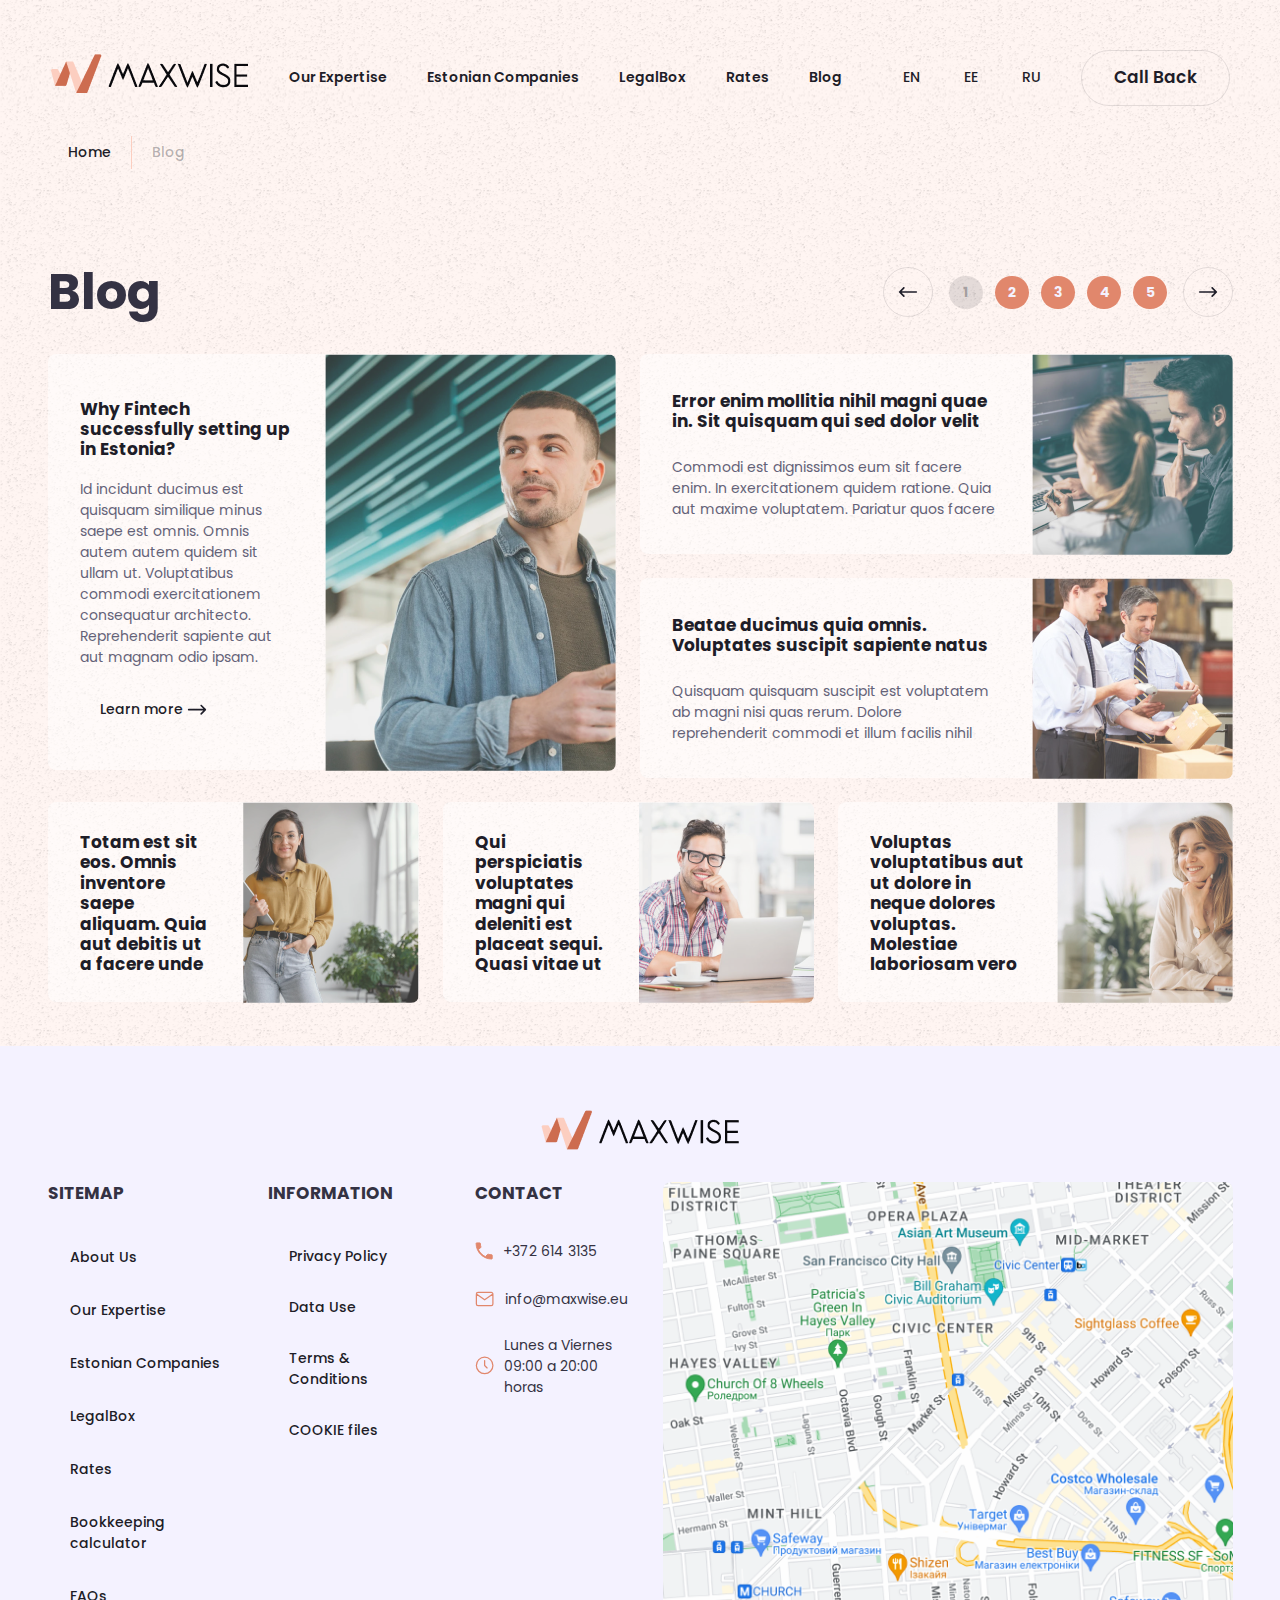
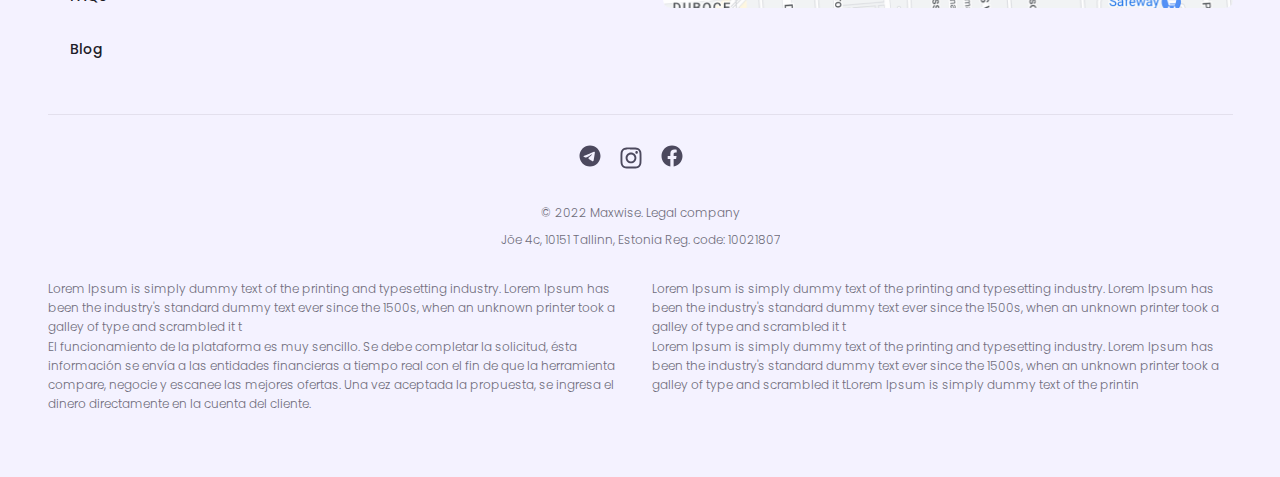
==== blog.html @ 9c91cdcc "sss" ====
<!DOCTYPE html>
<html lang="en">
<head>
    <meta charset="UTF-8">
    <meta http-equiv="X-UA-Compatible" content="IE=edge">
    <meta name="viewport" content="width=device-width, initial-scale=1.0">
    <link href="https://fonts.googleapis.com/css2?family=Poppins:wght@300;400;500;700;800&display=swap" rel="stylesheet">
    <link rel="stylesheet" href="style/slick.css">
    <link rel="stylesheet" href="style/reset.css">
    <link rel="stylesheet" href="style/style.css">
    <title>Maxwise</title>
</head>
<body>
    <header class="headerBlog">
        <div class="wrapper">
            <a href="#" class="logoHeader">
                <img src="img/logoBlog.png" alt="Maxwise">
            </a>
            <ul>
                <li>
                    <a href="#">Our Expertise</a>
                </li>
                <li>
                    <a href="#">Estonian Companies</a>
                </li>
                <li>
                    <a href="#">LegalBox</a>
                </li>
                <li>
                    <a href="#">Rates</a>
                </li>
                <li>
                    <a href="#">Blog</a>
                </li>
            </ul>
            <div class="toggle">
                <button>EN</button>
                <button>EE</button>
                <button>RU</button>
            </div>
            <a href="#" class="headerCall">
                Call Back
            </a>
            <div class="burger">
                <img src="img/burger.svg" alt="">
            </div>
        </div>
    </header>
    <!--Header-->

    <nav class="navbar">
        <div class="navbarWrapper">
        <div class="navTop">
                <a href="#">
                    <img src="img/logoBurger.png" alt="">
                </a>
                <a href="#" class="burger-open" onclick="myClose()">
                    <img src="img/close.png" alt="">
                </a>
        </div>
        <div class="navbarToggle">
                <button>EN</button>
                <button>EE</button>
                <button>RU</button>
        </div>
        <ul class="navbarNav">
                <li>
                    <a href="#">Our Expertise</a>
                    <img src="img/btnArrow.svg" alt="">
                </li>
                <li>
                    <a href="#">Estonian Companies</a>
                    <img src="img/btnArrow.svg" alt="">
                </li>
                <li>
                    <a href="#">LegalBox</a>
                    <img src="img/btnArrow.svg" alt="">
                </li>
                <li>
                    <a href="#">Rates</a>
                    <img src="img/btnArrow.svg" alt="">
                </li>
                <li>
                    <a href="#">Blog</a>
                    <img src="img/btnArrow.svg" alt="">
                </li>
        </ul>
        <button class="CallBack">Call Back</button>
        <div class="navbarNavFlex">
                <ul class="navbarNavFlexLeft">
                    <p>SITEMAP</p>
                    <li>
                        <a href="#">About Us</a>
                    </li>
                    <li>
                        <a href="#">Our Expertise</a>
                    </li>
                    <li>
                        <a href="#">Estonian
                            Companies</a>
                    </li>
                    <li>
                        <a href="#">LegalBox</a>
                    </li>
                    <li>
                        <a href="#">Rates</a>
                    </li>
                    <li>
                        <a href="#">Bookkeeping
                            calculator</a>
                    </li>
                    <li>
                        <a href="#">FAQs</a>
                    </li>
                    <li>
                        <a href="#">Blog</a>
                    </li>
                </ul>
                <ul class="navbarNavFlexRight">
                    <p>INFORMATION</p>
                    <li>
                        <a href="#">Privacy Policy</a>
                    </li>
                    <li>
                        <a href="#">Data Use</a>
                    </li>
                    <li>
                        <a href="#">Terms & 
                            Conditions</a>
                    </li>
                    <li>
                        <a href="#">COOKIE files</a>
                    </li>
                </ul>
        </div>
        <div class="footerContact">
            <h3>Contact</h3>
            <ul>
                <li class="footerContactPhone">
                    <a href="tel:+3726143135">+372 614 3135</a>
                </li>
                <li class="footerContactMail">
                    <a href="mail:info@maxwise.eu">info@maxwise.eu</a>
                </li>
                <li class="footerContactDate">
                    Lunes a Viernes <br>
                    09:00 a 20:00 horas
                </li>
            </ul>
        </div>
        <div class="footerBottomSocial">
                <ul>
                    <li>
                        <a href="#">
                            <svg width="22" height="22" viewBox="0 0 22 22" fill="none" xmlns="http://www.w3.org/2000/svg">
                                <path d="M21.5 10.9834C21.5 16.7824 16.799 21.4834 11 21.4834C5.20101 21.4834 0.5 16.7824 0.5 10.9834C0.5 5.18441 5.20101 0.483398 11 0.483398C16.799 0.483398 21.5 5.18441 21.5 10.9834ZM11.3763 8.23501C10.355 8.65979 8.31392 9.53899 5.25296 10.8726C4.75591 11.0703 4.49553 11.2636 4.47183 11.4527C4.43177 11.7722 4.83193 11.8981 5.37684 12.0694C5.45096 12.0927 5.52776 12.1169 5.6065 12.1425C6.14261 12.3167 6.86378 12.5206 7.23868 12.5287C7.57875 12.5361 7.95831 12.3959 8.37736 12.1081C11.2373 10.1776 12.7136 9.20178 12.8063 9.18074C12.8717 9.1659 12.9623 9.14724 13.0237 9.20181C13.0851 9.25638 13.0791 9.35972 13.0726 9.38745C13.0329 9.55644 11.4622 11.0168 10.6493 11.7725C10.3959 12.0081 10.2161 12.1752 10.1794 12.2134C10.0971 12.2989 10.0132 12.3797 9.93254 12.4575C9.43447 12.9376 9.06098 13.2977 9.95321 13.8856C10.382 14.1682 10.7251 14.4018 11.0674 14.6349C11.4412 14.8895 11.8141 15.1434 12.2965 15.4596C12.4194 15.5402 12.5367 15.6239 12.6511 15.7054C13.0861 16.0155 13.477 16.2942 13.9598 16.2497C14.2404 16.2239 14.5302 15.9601 14.6774 15.1732C15.0252 13.3137 15.709 9.28459 15.867 7.6243C15.8808 7.47884 15.8634 7.29267 15.8494 7.21095C15.8354 7.12923 15.8062 7.0128 15.7 6.9266C15.5742 6.82452 15.38 6.803 15.2931 6.80453C14.8982 6.81148 14.2923 7.02217 11.3763 8.23501Z" fill="#4C495E"/>
                            </svg>    
                        </a>
                    </li>
                    <li>
                        <a href="#">
                            <svg width="24" height="25" viewBox="0 0 24 25" fill="none" xmlns="http://www.w3.org/2000/svg">
                                <path d="M12.001 2.4834C9.14933 2.4834 8.79145 2.49587 7.67144 2.54684C6.55362 2.59802 5.79061 2.775 5.12298 3.03465C4.43237 3.30284 3.84656 3.6616 3.26292 4.24545C2.67886 4.82908 2.3201 5.4149 2.05104 6.10528C1.79072 6.77313 1.61353 7.53636 1.56322 8.65374C1.51313 9.77376 1.5 10.1319 1.5 12.9835C1.5 15.8352 1.51269 16.1919 1.56344 17.312C1.61485 18.4298 1.79182 19.1928 2.05126 19.8604C2.31966 20.551 2.67842 21.1368 3.26227 21.7205C3.84568 22.3045 4.4315 22.6642 5.12166 22.9324C5.78973 23.192 6.55296 23.369 7.67056 23.4202C8.79058 23.4711 9.14824 23.4836 11.9997 23.4836C14.8515 23.4836 15.2083 23.4711 16.3283 23.4202C17.4462 23.369 18.21 23.192 18.8781 22.9324C19.5685 22.6642 20.1534 22.3045 20.7369 21.7205C21.3209 21.1368 21.6797 20.551 21.9487 19.8606C22.2069 19.1928 22.3841 18.4296 22.4366 17.3122C22.4869 16.1922 22.5 15.8352 22.5 12.9835C22.5 10.1319 22.4869 9.77397 22.4366 8.65396C22.3841 7.53614 22.2069 6.77313 21.9487 6.1055C21.6797 5.4149 21.3209 4.82908 20.7369 4.24545C20.1528 3.66138 19.5687 3.30263 18.8775 3.03465C18.2081 2.775 17.4446 2.59802 16.3268 2.54684C15.2068 2.49587 14.8502 2.4834 11.9977 2.4834H12.001ZM11.059 4.37561C11.3386 4.37517 11.6505 4.37561 12.001 4.37561C14.8045 4.37561 15.1368 4.38567 16.2439 4.43598C17.2677 4.48279 17.8233 4.65386 18.1934 4.79758C18.6834 4.98789 19.0328 5.2154 19.4001 5.5829C19.7676 5.9504 19.9951 6.30041 20.1858 6.79041C20.3295 7.1601 20.5008 7.71573 20.5474 8.73949C20.5977 9.84638 20.6087 10.1789 20.6087 12.9811C20.6087 15.7833 20.5977 16.1158 20.5474 17.2227C20.5006 18.2465 20.3295 18.8021 20.1858 19.1718C19.9955 19.6618 19.7676 20.0107 19.4001 20.378C19.0326 20.7455 18.6836 20.973 18.1934 21.1633C17.8237 21.3077 17.2677 21.4783 16.2439 21.5251C15.137 21.5754 14.8045 21.5864 12.001 21.5864C9.19724 21.5864 8.86495 21.5754 7.75807 21.5251C6.73431 21.4779 6.17867 21.3068 5.80833 21.1631C5.31832 20.9728 4.96832 20.7453 4.60081 20.3778C4.23331 20.0103 4.00581 19.6611 3.81506 19.1709C3.67134 18.8012 3.50005 18.2456 3.45346 17.2218C3.40314 16.1149 3.39308 15.7824 3.39308 12.9785C3.39308 10.1745 3.40314 9.84376 3.45346 8.73687C3.50027 7.71311 3.67134 7.15748 3.81506 6.78735C4.00537 6.29734 4.23331 5.94734 4.60081 5.57984C4.96832 5.21233 5.31832 4.98483 5.80833 4.79408C6.17845 4.6497 6.73431 4.47908 7.75807 4.43204C8.7267 4.38829 9.10208 4.37517 11.059 4.37298V4.37561ZM17.6059 6.11906C16.9102 6.11906 16.3458 6.68279 16.3458 7.37864C16.3458 8.07427 16.9102 8.63865 17.6059 8.63865C18.3015 8.63865 18.8659 8.07427 18.8659 7.37864C18.8659 6.683 18.3015 6.11906 17.6059 6.11906ZM12.001 7.59126C9.02311 7.59126 6.60874 10.0056 6.60874 12.9835C6.60874 15.9614 9.02311 18.3747 12.001 18.3747C14.9789 18.3747 17.3924 15.9614 17.3924 12.9835C17.3924 10.0056 14.9789 7.59126 12.001 7.59126ZM12.001 9.48347C13.9339 9.48347 15.501 11.0504 15.501 12.9835C15.501 14.9164 13.9339 16.4835 12.001 16.4835C10.0679 16.4835 8.50095 14.9164 8.50095 12.9835C8.50095 11.0504 10.0679 9.48347 12.001 9.48347Z" fill="#4C495E"/>
                            </svg>    
                        </a>
                    </li>
                    <li>
                        <a href="#">
                            <svg width="22" height="22" viewBox="0 0 22 22" fill="none" xmlns="http://www.w3.org/2000/svg">
                                <path d="M21.5004 11.0476C21.5004 5.21313 16.7993 0.483398 11.0002 0.483398C5.2011 0.483398 0.5 5.21313 0.5 11.0476C0.5 16.3204 4.33977 20.6909 9.35955 21.4834V14.1013H6.69348V11.0476H9.35955V8.72015C9.35955 6.0725 10.9272 4.61003 13.3256 4.61003C14.4744 4.61003 15.6761 4.81636 15.6761 4.81636V7.41613H14.352C13.0476 7.41613 12.6409 8.23046 12.6409 9.0659V11.0476H15.553L15.0875 14.1013H12.6409V21.4834C17.6606 20.6909 21.5004 16.3204 21.5004 11.0476Z" fill="#4C495E"/>
                            </svg>    
                        </a>
                    </li>
                </ul>
        </div>
        </div>
    </nav>
    <!--Navigation-->

    <div class="blogTopPage">
        <div class="wrapper">
            <button class="blogTopHome">Home</button>
            <button class="blogTopPageBtn">Blog</button>
        </div>
    </div>
    <!--Navigation-->

    <div class="blogContent">
        <div class="wrapper">
            <div class="blogContentTop">
                <h2>Blog</h2>
                <div class="pagination">
                    <div class="paginationPrev">
                        <svg width="20" height="10" viewBox="0 0 20 10" fill="none" xmlns="http://www.w3.org/2000/svg">
                            <path d="M6.42292 1.42259C6.74835 1.09715 6.74835 0.569513 6.42292 0.244077C6.09748 -0.0813601 5.56984 -0.0813601 5.2444 0.244076L1.07774 4.41074C0.752301 4.73618 0.752301 5.26382 1.07774 5.58925L5.2444 9.75592C5.56984 10.0814 6.09748 10.0814 6.42291 9.75592C6.74835 9.43048 6.74835 8.90285 6.42291 8.57741L3.67884 5.83333L18.3337 5.83333C18.7939 5.83333 19.167 5.46024 19.167 5C19.167 4.53976 18.7939 4.16667 18.3337 4.16667L3.67884 4.16666L6.42292 1.42259Z" fill="#1E1D28"/>
                        </svg>    
                    </div>
                    <div class="paginationNumber">
                        <button class="activePagination">1</button>
                        <button>2</button>
                        <button>3</button>
                        <button>4</button>
                        <button>5</button>
                    </div>
                    <div class="paginationNext">
                        <svg width="20" height="10" viewBox="0 0 20 10" fill="none" xmlns="http://www.w3.org/2000/svg">
                            <path d="M13.5771 8.57741C13.2516 8.90285 13.2516 9.43049 13.5771 9.75592C13.9025 10.0814 14.4302 10.0814 14.7556 9.75592L18.9223 5.58926C19.2477 5.26382 19.2477 4.73618 18.9223 4.41075L14.7556 0.244078C14.4302 -0.0813593 13.9025 -0.0813593 13.5771 0.244078C13.2516 0.569515 13.2516 1.09715 13.5771 1.42259L16.3212 4.16667H1.66634C1.2061 4.16667 0.833008 4.53976 0.833008 5C0.833008 5.46024 1.2061 5.83333 1.66634 5.83333H16.3212L13.5771 8.57741Z" fill="#1E1D28"/>
                        </svg>  
                    </div>
                </div>
            </div>
            <div class="blogContentParent">
                <div class="div1">
                    <div class="blogSection">
                        <h3>Why Fintech successfully setting up in Estonia?</h3>
                        <p>Id incidunt ducimus est quisquam similique minus saepe est omnis. Omnis autem autem quidem sit ullam ut. Voluptatibus commodi exercitationem consequatur architecto. Reprehenderit sapiente aut aut magnam odio ipsam. Eaque ipsam tempora rerum quam impedit porro tempora aspernatur et. Non minus distinctio iusto corporis quam eligendi facere.</p>
                        <button>Learn more
                            <img src="img/btnArrow.svg" alt="">
                        </button>
                    </div>
                    <div class="blogSectionImg">
                        <img src="img/blogPage1.png" alt="">
                    </div>
                </div>
                <div class="div2">
                    <div class="blogSection">
                        <h3>Totam est sit eos. Omnis inventore saepe aliquam. Quia aut debitis ut a facere unde ut.</h3>
                    </div>
                    <div class="blogSectionImg">
                        <img src="img/blogPage4.png" alt="">
                    </div>
                </div>
                <div class="div3">
                    <div class="blogSection">
                        <h3>Qui perspiciatis voluptates magni qui deleniti est placeat sequi. Quasi vitae ut voluptas laborum et consequatur quod. Vel nemo dignissimos ea praesentium.</h3>
                    </div>
                    <div class="blogSectionImg">
                        <img src="img/blogPage5.png" alt="">
                    </div>
                </div>
                <div class="div4"> 
                    <div class="blogSection">
                        <h3>Voluptas voluptatibus aut ut dolore in neque dolores voluptas. Molestiae laboriosam vero ex molestiae saepe. Voluptatem eos quam aliquid. Doloribus voluptate dolorum voluptatibus qui voluptatem eius est sequi hic. Praesentium sit velit non rerum ut in. Occaecati voluptate id unde non omnis qui aperiam.</h3>
                    </div>
                    <div class="blogSectionImg">
                        <img src="img/blogPage6.png" alt="">
                    </div>
                </div>
                <div class="div5">
                    <div class="blogSection">
                        <h3>Error enim mollitia nihil magni quae in. Sit quisquam qui sed dolor velit blanditiis quasi et. Vel eveniet odit corporis necessitatibus adipisci libero voluptatem. Amet earum minima. Ratione autem est excepturi eum soluta corrupti cumque aperiam. Aut enim molestias iure cupiditate doloribus.</h3>
                        <p>Commodi est dignissimos eum sit facere enim. In exercitationem quidem ratione. Quia aut maxime voluptatem. Pariatur quos facere perferendis aut assumenda eos dolor odit.</p>
                        <button>Learn more
                            <img src="img/btnArrow.svg" alt="">
                        </button>
                    </div>
                    <div class="blogSectionImg">
                        <img src="img/blogPage2.png" alt="">
                    </div>
                </div>
                <div class="div6">
                    <div class="blogSection">
                        <h3>Beatae ducimus quia omnis. Voluptates suscipit sapiente natus dicta expedita qui. Asperiores necessitatibus nostrum beatae vel eos in. Numquam sed cupiditate enim rerum. Facere praesentium dolor dolore assumenda nihil.</h3>
                        <p>Quisquam quisquam suscipit est voluptatem ab magni nisi quas rerum. Dolore reprehenderit commodi et illum facilis nihil quo expedita. Et id debitis. Non maxime eos. Nobis error officiis soluta. Ratione aut enim mollitia dolores itaque exercitationem.</p>
                    </div>
                    <div class="blogSectionImg">
                        <img src="img/blogPage3.png" alt="">
                    </div>
                </div>
            </div>
        </div>
    </div>
    <!--blog Content-->

    <footer class="footer">
        <div class="wrapper">
            <div class="footerLogo">
                <a href="#">
                    <img src="img/logo.png" alt="Maxwise">
                </a>
            </div>
            <div class="footerTop">
                <div class="footerSitemap">
                    <h3>Sitemap</h3>
                    <ul>
                        <li>
                            <a href="#">About Us</a>
                        </li>
                        <li>
                            <a href="#">Our Expertise</a>
                        </li>
                        <li>
                            <a href="#">Estonian Companies</a>
                        </li>
                        <li>
                            <a href="#">LegalBox</a>
                        </li>
                        <li>
                            <a href="#">Rates</a>
                        </li>
                        <li>
                            <a href="#">Bookkeeping calculator</a>
                        </li>
                        <li>
                            <a href="#">FAQs</a>
                        </li>
                        <li>
                            <a href="#">Blog</a>
                        </li>
                    </ul>
                </div>
                <div class="footerInformation">
                    <h3>Information</h3>
                    <ul>
                        <li>
                            <a href="#">Privacy Policy</a>
                        </li>
                        <li>
                            <a href="#">Data Use</a>
                        </li>
                        <li>
                            <a href="#">Terms & Conditions</a>
                        </li>
                        <li>
                            <a href="#">COOKIE files</a>
                        </li>
                    </ul>
                </div>
                <div class="footerContact">
                    <h3>Contact</h3>
                    <ul>
                        <li class="footerContactPhone">
                            <a href="tel:+3726143135">+372 614 3135</a>
                        </li>
                        <li class="footerContactMail">
                            <a href="mail:info@maxwise.eu">info@maxwise.eu</a>
                        </li>
                        <li class="footerContactDate">
                            Lunes a Viernes <br>
                            09:00 a 20:00 horas
                        </li>
                    </ul>
                </div>
                <div class="footerMap">
                    <img src="img/MapBox.png" alt="maps">
                </div>
            </div>
            <div class="footerBottom">
                <div class="footerBottomSocial">
                    <ul>
                        <li>
                            <a href="#">
                                <svg width="22" height="22" viewBox="0 0 22 22" fill="none" xmlns="http://www.w3.org/2000/svg">
                                    <path d="M21.5 10.9834C21.5 16.7824 16.799 21.4834 11 21.4834C5.20101 21.4834 0.5 16.7824 0.5 10.9834C0.5 5.18441 5.20101 0.483398 11 0.483398C16.799 0.483398 21.5 5.18441 21.5 10.9834ZM11.3763 8.23501C10.355 8.65979 8.31392 9.53899 5.25296 10.8726C4.75591 11.0703 4.49553 11.2636 4.47183 11.4527C4.43177 11.7722 4.83193 11.8981 5.37684 12.0694C5.45096 12.0927 5.52776 12.1169 5.6065 12.1425C6.14261 12.3167 6.86378 12.5206 7.23868 12.5287C7.57875 12.5361 7.95831 12.3959 8.37736 12.1081C11.2373 10.1776 12.7136 9.20178 12.8063 9.18074C12.8717 9.1659 12.9623 9.14724 13.0237 9.20181C13.0851 9.25638 13.0791 9.35972 13.0726 9.38745C13.0329 9.55644 11.4622 11.0168 10.6493 11.7725C10.3959 12.0081 10.2161 12.1752 10.1794 12.2134C10.0971 12.2989 10.0132 12.3797 9.93254 12.4575C9.43447 12.9376 9.06098 13.2977 9.95321 13.8856C10.382 14.1682 10.7251 14.4018 11.0674 14.6349C11.4412 14.8895 11.8141 15.1434 12.2965 15.4596C12.4194 15.5402 12.5367 15.6239 12.6511 15.7054C13.0861 16.0155 13.477 16.2942 13.9598 16.2497C14.2404 16.2239 14.5302 15.9601 14.6774 15.1732C15.0252 13.3137 15.709 9.28459 15.867 7.6243C15.8808 7.47884 15.8634 7.29267 15.8494 7.21095C15.8354 7.12923 15.8062 7.0128 15.7 6.9266C15.5742 6.82452 15.38 6.803 15.2931 6.80453C14.8982 6.81148 14.2923 7.02217 11.3763 8.23501Z" fill="#4C495E"/>
                                </svg>    
                            </a>
                        </li>
                        <li>
                            <a href="#">
                                <svg width="24" height="25" viewBox="0 0 24 25" fill="none" xmlns="http://www.w3.org/2000/svg">
                                    <path d="M12.001 2.4834C9.14933 2.4834 8.79145 2.49587 7.67144 2.54684C6.55362 2.59802 5.79061 2.775 5.12298 3.03465C4.43237 3.30284 3.84656 3.6616 3.26292 4.24545C2.67886 4.82908 2.3201 5.4149 2.05104 6.10528C1.79072 6.77313 1.61353 7.53636 1.56322 8.65374C1.51313 9.77376 1.5 10.1319 1.5 12.9835C1.5 15.8352 1.51269 16.1919 1.56344 17.312C1.61485 18.4298 1.79182 19.1928 2.05126 19.8604C2.31966 20.551 2.67842 21.1368 3.26227 21.7205C3.84568 22.3045 4.4315 22.6642 5.12166 22.9324C5.78973 23.192 6.55296 23.369 7.67056 23.4202C8.79058 23.4711 9.14824 23.4836 11.9997 23.4836C14.8515 23.4836 15.2083 23.4711 16.3283 23.4202C17.4462 23.369 18.21 23.192 18.8781 22.9324C19.5685 22.6642 20.1534 22.3045 20.7369 21.7205C21.3209 21.1368 21.6797 20.551 21.9487 19.8606C22.2069 19.1928 22.3841 18.4296 22.4366 17.3122C22.4869 16.1922 22.5 15.8352 22.5 12.9835C22.5 10.1319 22.4869 9.77397 22.4366 8.65396C22.3841 7.53614 22.2069 6.77313 21.9487 6.1055C21.6797 5.4149 21.3209 4.82908 20.7369 4.24545C20.1528 3.66138 19.5687 3.30263 18.8775 3.03465C18.2081 2.775 17.4446 2.59802 16.3268 2.54684C15.2068 2.49587 14.8502 2.4834 11.9977 2.4834H12.001ZM11.059 4.37561C11.3386 4.37517 11.6505 4.37561 12.001 4.37561C14.8045 4.37561 15.1368 4.38567 16.2439 4.43598C17.2677 4.48279 17.8233 4.65386 18.1934 4.79758C18.6834 4.98789 19.0328 5.2154 19.4001 5.5829C19.7676 5.9504 19.9951 6.30041 20.1858 6.79041C20.3295 7.1601 20.5008 7.71573 20.5474 8.73949C20.5977 9.84638 20.6087 10.1789 20.6087 12.9811C20.6087 15.7833 20.5977 16.1158 20.5474 17.2227C20.5006 18.2465 20.3295 18.8021 20.1858 19.1718C19.9955 19.6618 19.7676 20.0107 19.4001 20.378C19.0326 20.7455 18.6836 20.973 18.1934 21.1633C17.8237 21.3077 17.2677 21.4783 16.2439 21.5251C15.137 21.5754 14.8045 21.5864 12.001 21.5864C9.19724 21.5864 8.86495 21.5754 7.75807 21.5251C6.73431 21.4779 6.17867 21.3068 5.80833 21.1631C5.31832 20.9728 4.96832 20.7453 4.60081 20.3778C4.23331 20.0103 4.00581 19.6611 3.81506 19.1709C3.67134 18.8012 3.50005 18.2456 3.45346 17.2218C3.40314 16.1149 3.39308 15.7824 3.39308 12.9785C3.39308 10.1745 3.40314 9.84376 3.45346 8.73687C3.50027 7.71311 3.67134 7.15748 3.81506 6.78735C4.00537 6.29734 4.23331 5.94734 4.60081 5.57984C4.96832 5.21233 5.31832 4.98483 5.80833 4.79408C6.17845 4.6497 6.73431 4.47908 7.75807 4.43204C8.7267 4.38829 9.10208 4.37517 11.059 4.37298V4.37561ZM17.6059 6.11906C16.9102 6.11906 16.3458 6.68279 16.3458 7.37864C16.3458 8.07427 16.9102 8.63865 17.6059 8.63865C18.3015 8.63865 18.8659 8.07427 18.8659 7.37864C18.8659 6.683 18.3015 6.11906 17.6059 6.11906ZM12.001 7.59126C9.02311 7.59126 6.60874 10.0056 6.60874 12.9835C6.60874 15.9614 9.02311 18.3747 12.001 18.3747C14.9789 18.3747 17.3924 15.9614 17.3924 12.9835C17.3924 10.0056 14.9789 7.59126 12.001 7.59126ZM12.001 9.48347C13.9339 9.48347 15.501 11.0504 15.501 12.9835C15.501 14.9164 13.9339 16.4835 12.001 16.4835C10.0679 16.4835 8.50095 14.9164 8.50095 12.9835C8.50095 11.0504 10.0679 9.48347 12.001 9.48347Z" fill="#4C495E"/>
                                </svg>    
                            </a>
                        </li>
                        <li>
                            <a href="#">
                                <svg width="22" height="22" viewBox="0 0 22 22" fill="none" xmlns="http://www.w3.org/2000/svg">
                                    <path d="M21.5004 11.0476C21.5004 5.21313 16.7993 0.483398 11.0002 0.483398C5.2011 0.483398 0.5 5.21313 0.5 11.0476C0.5 16.3204 4.33977 20.6909 9.35955 21.4834V14.1013H6.69348V11.0476H9.35955V8.72015C9.35955 6.0725 10.9272 4.61003 13.3256 4.61003C14.4744 4.61003 15.6761 4.81636 15.6761 4.81636V7.41613H14.352C13.0476 7.41613 12.6409 8.23046 12.6409 9.0659V11.0476H15.553L15.0875 14.1013H12.6409V21.4834C17.6606 20.6909 21.5004 16.3204 21.5004 11.0476Z" fill="#4C495E"/>
                                </svg>    
                            </a>
                        </li>
                    </ul>
                </div>
                <div class="copitryte">
                    <p> ©  2022 Maxwise. Legal company</p>
                    <p>Jõe 4c, 10151 Tallinn, Estonia Reg. code: 10021807</p>
                </div>
                <div class="footerContainerText">
                    <div class="footerContainerTextLeft">
                        <p>Lorem Ipsum is simply dummy text of the printing and typesetting industry. Lorem Ipsum has been the industry's standard dummy text ever since the 1500s, when an unknown printer took a galley of type and scrambled it t</p>
                        <p>El funcionamiento de la plataforma es muy sencillo. Se debe completar la solicitud, ésta información se envía a las entidades financieras a tiempo real con el fin de que la herramienta compare, negocie y escanee las mejores ofertas. Una vez aceptada la propuesta, se ingresa el dinero directamente en la cuenta del cliente.</p> 
                    </div>
                    <div class="footerContainerTextRight">
                        <p>Lorem Ipsum is simply dummy text of the printing and typesetting industry. Lorem Ipsum has been the industry's standard dummy text ever since the 1500s, when an unknown printer took a galley of type and scrambled it t</p>
                        <p>Lorem Ipsum is simply dummy text of the printing and typesetting industry. Lorem Ipsum has been the industry's standard dummy text ever since the 1500s, when an unknown printer took a galley of type and scrambled it tLorem Ipsum is simply dummy text of the printin</p> 
                    </div>
                </div>
            </div>
        </div>
    </footer>
    <!--Footer-->
    <script src="https://code.jquery.com/jquery-3.6.1.min.js" integrity="sha256-o88AwQnZB+VDvE9tvIXrMQaPlFFSUTR+nldQm1LuPXQ=" crossorigin="anonymous"></script>
    <script src="script/burger.js"></script>
</body>
</html>
---- style/style.css ----
body {
    font-family: 'Poppins', sans-serif;
    max-width: 100%;
    overflow-x: hidden;
}
.body {
    overflow: hidden;
}
button {
    font-family: 'Poppins', sans-serif;
} 
.logoHeader {
    margin-top: -13px !important;
}
.fullpage {
   position: fixed;
   bottom: 10%;
   right: 5%;
   z-index: 50; 
   background: transparent;
}
.fullpage button {
    background: transparent;
    border: none;
}
.wrapper {
    max-width: 1185px;
    margin: 0 auto;
    display: flex;
    align-items: center;
    justify-content: space-between;
}
.showContainer button {
    transition: all 0.3s;
}
.showContainer button:hover {
    background: #F7B8A5;
    transition: all 0.3s;
}
.showContainer button:active {
    background: #EEA088;
    transition: all 0.3s;
}
.bunnerLeftBtn {
    transition: all 0.3s;
    border: 1px solid transparent;
}
.bunnerLeftConsultation {
    padding: 14px 32px;
    background: #FCCEC0;
    border-radius: 64px;
    font-weight: 500;
    font-size: 17px;
    line-height: 150%;
    color: #1E1D28;
    margin-right: 25px;
    text-decoration: none;
}
.supportTabsLink {
    font-weight: 500;
    font-size: 22px !important;
    line-height: 140%;
    color: #9A97AE;
}
.bunnerLeftBtn:hover {
    background: rgba(30, 29, 40, 0.04);
    border: 1px solid rgba(30, 29, 40, 0.12);
    border-radius: 64px;
    transition: all 0.3s;
}
.bunnerLeftBtn {
    font-weight: 500;
    font-size: 17px;
    line-height: 150%;
    color: #1E1D28;
    text-decoration: none;
    padding: 14px 32px;
    border: 1px solid rgba(30, 29, 40, 0.12);
    border-radius: 64px;
}
.burger {
    display: none;
}
.burger-menu {
    display: none;
}
.navbar {
    position: fixed;
    top: 0;
    height: auto;
    width: 100%;
    right: -100%;
    transform: translateX(300px);
    transition: 1s all;
    z-index: 120;
    background: #fff;
    box-sizing: border-box;
    display: none;
    justify-content: flex-end;
}
.navTop .burger {
    top: -5px;
    right: 20px;
}
.navbarWrapper {
    padding: 30px 16px;
    width: 290px;
    box-sizing: border-box;
    background: #fff;
    height: 100vh;
    overflow: scroll;
}
.navTop {
    position: relative;
    display: flex;
    align-items: center;
    justify-content: space-between;
    margin-bottom: 30px;
}
.navbarToggle {
    display: flex;
    align-items: center;
    justify-content: center;
}
.navbarToggle button {
    border: none;
    background: none;
    padding: 14px 32px;
    font-weight: 500;
    font-size: 17px;
    line-height: 150%;
    color: #1E1D28;
    margin-bottom: 32px;
}
.navbar.nav-open{
    animation: animation .5s linear;
    transform: translateX(0);
    right: 0;
    position: absolute;
    background: #000;
}
.navbarNav li {
    padding: 14px 32px 14px 0;
    text-align: right;
}
.burger {
    position: absolute;
    right: 35px;
    top: 10px;
}
.CallBack {
    font-weight: 500;
    font-size: 17px;
    line-height: 150%;
    color: #1E1D28;
    width: 100%;
    padding: 14px 16px;
    border: 1px solid rgba(30, 29, 40, 0.12);
    border-radius: 64px;
    margin-bottom: 32px;
    background: transparent;
}
.navbarNav li a {
    font-weight: 500;
    font-size: 17px;
    line-height: 150%;
    color: #1E1D28;
    margin-right: 12px;
    text-decoration: none;
}
.navbarNavFlex {
    display: flex;
    align-items: flex-start;
}
.header .wrapper {
    position: relative;
}
.navbarNavFlexLeft p{
    font-weight: 700;
    font-size: 17px;
    line-height: 150%;
    color: #343243;
    padding: 8px 0px;
}
.navbarNavFlexRight p{
    font-weight: 700;
    font-size: 17px;
    line-height: 150%;
    color: #343243;
    padding: 8px 0px;
}
.navbarNavFlexRight li {
    padding: 6px 4px;
}
.navbarNavFlexRight li a{
    font-weight: 500;
    font-size: 14px;
    line-height: 150%;
    color: #1E1D28;
    text-decoration: none;
}
.navbarNavFlexLeft li {
    padding: 6px 4px;
}
  .navbarNavFlexLeft li a{
    font-weight: 500;
    font-size: 14px;
    line-height: 150%;
    color: #1E1D28;
    text-decoration: none;
  }
  .navbar.nav-open .footerContact {
    display: flex;
    align-items: center;
    flex-direction: column;
  }
  .navbar.nav-open .footerBottomSocial ul {
    display: flex;
    justify-content: center;
    align-items: center;
  }
  .navbar.nav-open .footerBottomSocial ul li a {
    margin-right: 10px;
  }
  .navbarNavFlex {
    margin-bottom: 32px;
  }
   @keyframes animation {
      0% {
          transform: translateX(300px);
      }
      100% {
        transform: translateX(0);
      }
  }
.blogMibileImg {
    display: none;
}
.fromAreasTabsContainer svg {
    display: none;
}
.fromAreasTabsContainerRight > h3 {
    display: none;
}
.showContainer {
    width: 100%;
    height: 100%;
    background: rgba(0, 0, 0, 0.5);
    position: absolute;
    top: 0;
    right: 0;
    transform: translateX(110%);
    transition:all .6s;
    z-index: 100;
    display: flex;
    padding-top: 10%;
    justify-content: flex-end;
}
.showContainerSection {
    padding:32px 16px 16px 32px;
    width: 355px;
    height: 335px;
    background: #CD6C4F;
    box-shadow: 0px 4px 30px #703A2C;
    border-radius: 24px;
    box-sizing: border-box;
}
.Just {
    font-weight: 700;
    font-size: 35px;
    line-height: 130%;
    color: #F4F2FF;
    margin-bottom: 24px;
}
.showContainerAnimation {
    animation: bear-animation 0.6s;
    transform: translateX(0%);
  }
  
   @keyframes bear-animation {
      0% {
          transform: translateX(110%);
      }
      100% {
        transform: translateX(0%);
      }
  }
.showContainerFull {
    font-weight: 400;
    font-size: 17px;
    line-height: 150%;
    color: #F4F2FF;
    margin-bottom: 24px;
}
.showContainer button {
    padding: 14px 32px;
    background: #FCCEC0;
    border-radius: 64px;
    font-weight: 500;
    font-size: 17px;
    line-height: 150%;
    color: #1E1D28;
    display: flex;
    align-items: center;
    border: none;
}
.showContainer button::after {
    content: "";
    background: url(../img/btnArrow.svg);
    background-size: contain;
    background-repeat: no-repeat;
    width: 18px;
    height: 10px;
    display: flex;
    align-items: center;
    margin-left: 13px;
}
.showContainer svg {
    margin-left: auto;
    display: block;
    cursor: pointer;
}
.showContainer strong {
    font-weight: 700;   
}
.fromAreas0Btn{
    border: 2px solid transparent !important;
}
.fromAreas0Btn:hover {
    padding: 6px 20px;
    background: rgba(30, 29, 40, 0.04);
    border-radius: 32px;
    cursor: pointer; 
    transition: all 0.3s;
}
.fromAreas0Btn:active {
    padding: 6px 20px;
    background: rgba(30, 29, 40, 0.04);
    border: 2px solid rgba(30, 29, 40, 0.12) !important;
    border-radius: 32px;
    cursor: pointer; 
    transition: all 0.3s;
}
header {
    position: absolute;
    top: 50px;
    left: 50%;
    transform: translateX(-50%);
    width: 100%;
    z-index: 100;
    overflow: hidden;
}
.logoHeader{
    font-weight: 700;
    font-size: 38px;
    line-height: 120%;
    color: #FFF5F2;
    text-decoration: none;
}
header .wrapper {
    max-width: 100%;
    width: 100%;
    padding-left: 128px;
    padding-right: 128px;
    box-sizing: border-box;
}
.bunner {
    overflow: hidden;
}
.bunner .wrapper {
    max-width: 100%;
    width: 100%;
    box-sizing: border-box;
}
.bunnerImg {
    width: 2000px;
    overflow: hidden;
}
.bunnerImg img {
    max-width: 100%;
    overflow: hidden;
    max-width: 2000px;
}
header .wrapper ul {
    display: flex;
    align-items: center;
}
header .wrapper ul li a {
    font-weight: 600;
    font-size: 14px;
    line-height: 150%;
    color: #1E1D28;
    padding: 6px 20px;
    text-decoration: none;
    margin-right: 16px;
}
header .wrapper > ul li a:nth-last-of-type(1) {
    margin-right: 0;
}
.toggle button {
    font-family: 'Poppins', sans-serif;
    font-weight: 500;
    font-size: 14px;
    line-height: 150%;
    color: #1E1D28;
    padding: 6px 20px;
    background: transparent;
    border: none;
}
.headerCall {
    padding: 14px 32px;
    border: 1px solid rgba(30, 29, 40, 0.12);
    border-radius: 64px;
    background: transparent;
    font-weight: 600;
    font-size: 17px;
    line-height: 150%;
    color: #1E1D28;
    text-decoration: none
}
.bunner .wrapper .bunnerLeft{
    display: flex;
    align-items: flex-start;
    flex-direction: column;
}
.bunner {
    padding-top: 195px;
}
h1 {
    font-weight: 700;
    font-size: 60px;
    line-height: 120%;
    color: #FAF0D7;
    margin-bottom: 32px;
}
.bunnerLeft h2 {
    font-weight: 400;
    font-size: 20px;
    line-height: 180%;
    color: #1E1D28;
    width: 40%;
    margin-bottom: 32px;
}
.bunner .wrapper .bunnerLeft > a {
    padding: 14px 32px;
    border: 1px solid rgba(30, 29, 40, 0.12);
    border-radius: 64px;
    font-weight: 500;
    font-size: 17px;
    line-height: 150%;
    color: #1E1D28;
    text-decoration: none
}
.bunner {
    background: url(../img/noise.png), #EEA088;
    background-size: auto;
    background-repeat: repeat;
    position: relative;
}
.bunnerRight {
    display: none;
}
.bunnerLeft {
    position: absolute;
    left: 128px;
    top: 200px;
}
.bunnerLeft::after {
    content: "";
    background: url(../img/btnArrow.svg);
    background-size: contain;
    background-repeat: no-repeat;
}
.transformSection {
    display: flex;
}
.transformSectionLeft {
    width: 35%;
}
.transformSectionLeft h2 {
    font-weight: 700;
    font-size: 50px;
    line-height: 120%;
    color: #1E1D28;
    width: 100%;
    margin-bottom: 32px;
}
.transformSectionLeft h3 {
    font-weight: 700;
    font-size: 35px;
    line-height: 130%;
    color: #1E1D28;
    margin-bottom: 32px;
}
.transformSectionLeft p {
    font-weight: 400;
    font-size: 20px;
    line-height: 180%;
    color: #1E1D28;
    margin-bottom: 32px;
}
.transformSectionLeft h4 {
    padding: 8px;
    background: #EAD5AF;
    font-weight: 700;
    font-size: 35px;
    line-height: 130%;
    color: #1E1D28;
}
.transformSection {
    background: #F4E3C4;
    padding: 167px 0 175px 0;
}
.transformItem {
    margin-bottom: 24px;
    padding: 56px 24px;
    background: #FFF5F2;
    box-shadow: 0px 10px 10px rgba(18, 17, 39, 0.08);
    border-radius: 8px;
    box-sizing: border-box;
}
.transformItem h3 {
    font-weight: 700;
    font-size: 17px;
    line-height: 150%;
    color: #1E1D28;
    margin-bottom: 16px;
    width: 100%;
    overflow: hidden;
    white-space: pre;
    text-overflow: ellipsis;
}
.transformItem p {
    font-weight: 400;
    font-size: 14px;
    line-height: 180%;
    color: #7E7C93;
    height: 75px;
    overflow: hidden;
    margin-bottom: 24px;
}
.transformItem button {
    padding: 14px 32px;
    border: 1px solid rgba(30, 29, 40, 0.12);
    border-radius: 64px;
    font-weight: 500;
    font-size: 17px;
    line-height: 150%;
    color: #1E1D28;
    background: transparent;
}

.transformSectionRight {
    width: 50%;
}
.transformSlider .slick-list {
    margin: 0 -12px;
}
.transformSlider .slick-list .slick-track .slick-slide{
    margin: 0 12px;
}
.transformSectionRight {
    position: relative;
}
.transformSliderPrev {
    position: absolute;
    top: 45%;
    transform: translateY(-45%);
    left: -70px;
    width: 48px;
    height: 48px;
    border: 1px solid rgba(30, 29, 40, 0.12);
    border-radius: 64px;
    display: flex;
    align-items: center;
    justify-content: center;
}
.transformSliderNext {
    position: absolute;
    top: 45%;
    transform: translateY(-45%);
    right: -70px;
    width: 48px;
    height: 48px;
    border: 1px solid rgba(30, 29, 40, 0.12);
    border-radius: 64px;
    display: flex;
    align-items: center;
    justify-content: center;
}
.aboutMaxwiseClientsImg img {
    max-width: 100%;
    object-fit: scale-down;
}
.transformSliderDots .slick-dots {
    display: flex;
    align-items: center;
}
.transformSliderDots .slick-dots li {
    width: 175px;
    height: 6px;
    background: #FFFBF2;
}
.transformSliderDots .slick-dots li:nth-of-type(1) {
    border-radius: 100px 0 0 100px;
}
.transformSliderDots .slick-dots li:nth-last-of-type(1) {
    border-radius: 0 100px 100px 0;
}
.transformSliderDots .slick-dots li.slick-active {
    width: 175px;
    height: 6px;
    background: #CD6C4F;
    border-radius: 100px;
}
.transformSliderDots .slick-dots li button {
    display: none;
}
.transformSliderDots {
    display: flex;
    justify-content: center;
}

.servicesSliderDots .slick-dots {
    display: flex;
    align-items: center;
    max-width: 1185px;
    margin: 0 auto;
}
.servicesSliderDots .slick-dots li {
    width: 175px;
    height: 6px;
    background: #FFFBF2;
}
.servicesSliderDots .slick-dots li:nth-of-type(1) {
    border-radius: 100px 0 0 100px;
}
.servicesSliderDots .slick-dots li:nth-last-of-type(1) {
    border-radius: 0 100px 100px 0;
}
.servicesSliderDots .slick-dots li.slick-active {
    width: 175px;
    height: 6px;
    background: #CD6C4F;
    border-radius: 100px;
}
.servicesSliderDots .slick-dots li button {
    display: none;
}
.servicesSliderDots {
    display: flex;
    justify-content: center;
}
.blogSliderDots .slick-dots {
    display: flex;
    align-items: center;
    margin-top: 32px;
}
.blogSliderDots .slick-dots li {
    width: 50px;
    height: 6px;
    background: #FFFBF2;
    border-radius: 100px;
}
.blogSliderDots .slick-dots li.slick-active {
    width: 50px;
    height: 6px;
    background: #CD6C4F;
    border-radius: 100px;
}
.blogSliderDots .slick-dots li button {
    display: none;
}
.blogSliderDots {
    display: flex;
    width: 100%;
    justify-content: center;
}
.blogSliderArrow {
    width: 100%;
}
.servicesSliderArrow {
    display: flex;
    justify-content: flex-end;
}
.servicesSliderPrev {
    width: 48px;
    height: 48px;
    border: 1px solid rgba(30, 29, 40, 0.12);
    border-radius: 64px;
    display: flex;
    align-items: center;
    justify-content: center;
    cursor: pointer;
    margin-right: 16px;
}
.paginationPrev {
    width: 48px;
    height: 48px;
    border: 1px solid rgba(30, 29, 40, 0.12);
    border-radius: 64px;
    display: flex;
    align-items: center;
    justify-content: center;
    cursor: pointer;
    margin-right: 16px;  
}
.servicesSliderContainer {
    width: 100%;
    padding-left: 128px;
}
.services {
    max-width: 100%;
    overflow: hidden;
}
.servicesSliderNext {
    width: 48px;
    height: 48px;
    border: 1px solid rgba(30, 29, 40, 0.12);
    border-radius: 64px;
    display: flex;
    align-items: center;
    justify-content: center;
    cursor: pointer;
}
.paginationNumber button:nth-last-of-type(1) {
    margin-right: 16px;
}
.paginationNumber button {
    padding: 6px 13px;
    background: #E1876C;
    border-radius: 45px;
    font-weight: 700;
    font-size: 14px;
    line-height: 150%;
    color: #F4F2FF;
    border: none;
    width: 34px;
    height: 33px;
    margin-right: 8px;
}
.activePagination {
    background: rgba(30, 29, 40, 0.12) !important;
    color: rgba(30, 29, 40, 0.32) !important;
}
.pagination {
    display: flex;
    align-items: center;
}
.paginationNext {
    width: 48px;
    height: 48px;
    border: 1px solid rgba(30, 29, 40, 0.12);
    border-radius: 64px;
    display: flex;
    align-items: center;
    justify-content: center;
    cursor: pointer;
}
.blogSliderPrev {
    position: absolute;
    top: 65%;
    transform: translateX(-65%);
    left: -30px;
    width: 48px;
    height: 48px;
    border: 1px solid rgba(30, 29, 40, 0.12);
    border-radius: 64px;
    display: flex;
    align-items: center;
    justify-content: center;
    cursor: pointer;
}
.transformItem:hover {
    box-shadow: 0px 0px 12px rgba(0, 0, 0, 0.15);
    transition: all 0.3s;
    cursor: pointer;
}
.transformItem:hover h3{
    color: rgb(205, 108, 79);
    transition: all 0.3s ease 0s;
}
.blogContentItem:hover {
    box-shadow: 0px 0px 12px rgba(0, 0, 0, 0.15);
    transition: all 0.3s;
}
.blogSliderNext {
    position: absolute;
    top: 65%;
    right: -100px;
    width: 48px;
    height: 48px;
    transform: translateX(-65%);
    border: 1px solid rgba(30, 29, 40, 0.12);
    border-radius: 64px;
    display: flex;
    align-items: center;
    justify-content: center;
    cursor: pointer;
}
.fromAreas {
    background: #FFF5F2;
    position: relative;
    height: 100%;
    padding: 64px 0;
}

.fromAreas
.fromAreasLeft {
    margin-top: 142px;
    width: 32%;
}
.fromAreasRight {
    position: absolute;
    top: 0;
    width: 65%;
    left: 35%;
    height: 100%;
}
.fromAreasSuport .wrapper .fromAreasLeft{
    padding-bottom: 240px;
}
.fromAreasLeft h2 {
    font-weight: 700;
    font-size: 50px;
    line-height: 120%;
    color: #343243;
    margin-bottom: 40px;
}
.services {
    padding: 64px 0 220px 0;
    background: #F4E3C4;
}
.servicesLeft {
    max-width: 1185px;
    margin: 0 auto;
}
.servicesClients .wrapper {
    flex-direction: column;
}
.servicesClients .wrapper .aboutMaxwiseClientsImg {
    width: 100%;
}
.servicesClients {
    background: #F4E3C4;
    margin-top: -1px;
    padding-bottom: 64px;
}
.servicesClients h3 {
    font-weight: 700;
    font-size: 24px;
    line-height: 140%;
    color: #121127;
    margin-bottom: 32px;
}
.servicesClients h3 {
    font-weight: 700;
    font-size: 20px;
    line-height: 140%;
    margin-bottom: 32px;
}
.servicesClients .wrapper {
    max-width: 100%;
    padding: 0;
}
.servicesLeft h2 {
    font-weight: 700;
    font-size: 50px;
    line-height: 120%;
    color: #292929;
    margin-bottom: 64px;
}
.fromAreasSuportLeft .faqRightAccardion .fromAreasSuportTittle {
    padding-bottom: 30px;
    height: auto !important;
}
.tabs li {
    height: 62px;
    margin-bottom: 8px;
    display: flex;
    align-items: center;
    cursor: pointer;
    transition: all 0.3s;
}
.faqRightAccardion h3 {
    padding-right: 32px;
}
.fromAreas1Btn{
    transition: all 0.3s;
}
.fromAreas1Btn:hover {
    background: #F7B8A5;
    transition: all 0.3s;
}
.fromAreas1Btn:active {
    background: #EEA088;
    transition: all 0.3s;
}
.fromAreas1Btn{
    transition: all 0.3s;
}
.fromAreas1Btn:hover {
    background: #F7B8A5 !important;
    transition: all 0.3s;
}
.fromAreas1Btn:active {
    background: #EEA088 !important;
    transition: all 0.3s;
}
.aboutMaxwiseLeft button:hover {
    background: #F7B8A5 !important;
    transition: all 0.3s;
}
.aboutMaxwiseLeft button {
    transition: all 0.3s;
}
.aboutMaxwiseLeft button:active {
    background: #EEA088 !important;
    transition: all 0.3s;
}
.tabs li:hover{
    transition: all 0.3s;
}
.tabs li:hover a{
    transition: all 0.3s;
    color: #CD6C4F;
    font-weight: 700;
}
.tabs li:hover svg path{
    transition: all 0.3s;
    fill: #CD6C4F !important;
}
.tabs li svg path{
    transition: all 0.3s;
}
.tabs li a {
    padding: 14px 0;
    transition: all 0.3s;
    box-sizing: border-box;
    font-weight: 500;
    font-size: 24px;
    line-height: 140%;
    text-align: center;
    color: #9A97AE;
    text-decoration: none;
    margin-right: 12px;
}
.fromAreasTabsContainerLeft {
    display: flex;
    flex-direction: column;
    align-items: flex-start;
    min-width: 480px;
    margin-right: 24px;
}
.fromAreasTabsContainerRight img{
    width: 100%;
    max-width: 100%;
    height: 100%;
    object-fit: cover;
}
.fromAreasTabsContainerRight {
    width: 60%;
}
.fromAreasTabsContainerLeft p a {
    color: #AF5033;
}
.tabs .active a{
    color: #AF5033;
    font-weight: 700;
    font-size: 24px;
    line-height: 140%;
}
.tabs .active svg path{
    fill: #AF5033;
}
.fromAreasTabsContainerLeft h3 {
    font-weight: 700;
    font-size: 17px;
    line-height: 150%;
    color: #1E1D28;
    margin-bottom: 24px;
}
.fromAreasTabsContainerLeft p {
    font-weight: 400;
    font-size: 14px;
    line-height: 180%;
    color: #7E7C93;
    margin-bottom: 24px;
}
.fromAreasBtn {
    display: flex;
    align-items: center;
    margin-left: auto;
}
.fromAreas1Btn {
    background: #FCCEC0;
    border-radius: 64px;
    padding: 14px 32px;
    font-weight: 500;
    font-size: 17px;
    line-height: 150%;
    text-align: center;
    color: #1E1D28;
    display: flex;
    align-items: center;
    border: none;
    margin-left: auto;
}
.fromAreas0Btn {
    padding: 6px 20px;
    font-weight: 500;
    font-size: 17px;
    line-height: 150%;
    text-align: center;
    color: #1E1D28;
    display: flex;
    align-items: center;
    margin-right: 20px;
    background: transparent;
}
.fromAreasBtn button:after {
    content: "";
    background: url(../img/btnArrow.svg);
    background-size: contain;
    background-repeat: no-repeat;
    width: 18px;
    height: 10px;
    display: flex;
    margin-left: 12px;
}
.fromAreasTabsContainer {
    display: flex;
    align-items: center;
    justify-content: space-between;
    height: 100%;
    overflow: hidden;
}
.fromAreas1Btn {
    background: #FCCEC0 !important;
    border-radius: 64px;
    padding: 14px 32px;
    font-weight: 500;
    font-size: 17px;
    line-height: 150%;
    text-align: center;
    color: #1E1D28;
    display: flex;
    align-items: center;
    border: none;
    margin-left: auto !important;
}
#tab1 .fromAreasTabsContainerLeft .fromAreasBtn {
    margin-left: auto;
}
.aboutMaxwise {
    background: #F4E3C4;
    padding: 64px 0;
}
.aboutMaxwise .wrapper {
    flex-direction: column;
}
.aboutMaxwiseContainer {
    display: flex;
    align-items: center;
}
.aboutMaxwiseLeft h2 {
    font-weight: 700;
    font-size: 50px;
    line-height: 120%;
    color: #292929;
    margin-bottom: 32px;
}
.aboutMaxwiseLeftText {
    font-weight: 400;
    font-size: 20px;
    line-height: 150%;
    color: #292929;
    margin-bottom: 32px;
}
.aboutMaxwiseLeft ul li {
    font-weight: 400;
    font-size: 14px;
    line-height: 180%;
    color: rgba(18, 17, 39, 0.56);
    margin-bottom: 32px;
    display: flex;
    align-items: flex-start
}
.aboutMaxwiseLeft ul li::before {
    content: "";
    background: url(../img/star.svg);
    background-repeat: no-repeat;
    background-size: contain;
    min-width: 22px;
    min-height: 22px;
    margin-right: 5px;
}
.aboutMaxwiseLeft {
    margin-right: 24px;
    width: 52%;
}
.aboutMaxwiseRight {
    position: relative;
}
.aboutMaxwiseRight img {
    max-width: 100%;
}
.aboutMaxwiseRight {
    width: 48%;
}
.aboutMaxwiseRight svg{
    position: absolute;
    top: 50%;
    left: 55%;
    transform: translate(-55%, -50%)
}
.aboutMaxwiseClients {
    width: 100%;
}
.aboutMaxwiseLeft button {
    background: #FCCEC0 !important;
    border-radius: 64px;
    padding: 14px 32px;
    font-weight: 500;
    font-size: 17px;
    line-height: 150%;
    text-align: center;
    color: #1E1D28;
    display: flex;
    align-items: center;
    border: none;
    margin-left: auto !important;
}
.aboutMaxwiseClients {
    margin-top: 65px;
}
.aboutMaxwiseClients h3 {
    font-weight: 500;
    font-size: 24px;
    line-height: 140%;
    text-align: center;
    color: #121127;
    margin-bottom: 32px;
}
.aboutMaxwiseClientsImg {
    display: flex;
    align-items: center;
    justify-content: space-between;
}
.blog {
    background: #FFF5F2;
    padding:64px 0;
}
.blog .wrapper {
    position: relative;
    flex-direction: column;
}
.blogTop {
    width: 40%;
    margin-right: auto;
}
.blogTop h2 {
    font-weight: 700;
    font-size: 50px;
    line-height: 120%;
    color: #292929;
    margin-bottom: 32px;
}
.blogTop p {
    font-weight: 400;
    font-size: 20px;
    line-height: 180%;
    color: #292929;
    margin-bottom: 16px;
}
.blogTop button{
    padding: 14px 32px;
    border-radius: 64px;
    font-weight: 500;
    font-size: 17px;
    line-height: 150%;
    color: #1E1D28;
    cursor: pointer;
    background: transparent;
    display: flex;
    align-items: center;
    margin-left: auto;
    border: 2px solid transparent;
}
.blogContentItem button {
    transition: all 0.3s;
}
.blogContentItem button:hover {
    background: rgba(30, 29, 40, 0.04);
    border-radius: 32px;
    transition: all 0.3s;
}
.blogContentItem button:active {
    background: rgba(30, 29, 40, 0.04);
    border: 2px solid rgba(30, 29, 40, 0.12);
    border-radius: 32px;
    transition: all 0.3s;
}
.blogTop button::after {
    content: "";
    background: url(../img/btnArrow.svg);
    background-repeat: no-repeat;
    background-size: contain;
    width: 15px;
    height: 8px;
    margin-left: 12px;
}
.sliderContainerblog {
    margin-top: 78px;
    width: 100%;
}
.blogContent {
    width: 100%;
    position: relative;
}
.blogContent {
    height: 100%;
    padding: 20px 0;
}
.slick-list {
    height: 100%;
    padding: 20px 0;
}
.slick-track{
    height: 100%;
    padding: 20px 0;
}
.blogContentItem {
    background: rgba(255, 255, 255, 0.5);
    border-radius: 8px;
    padding-bottom: 32px;
    transition: all 0.3s;
    display: flex;
    flex-direction: column;
    align-items: center;
    cursor: pointer;
}
.blogContentItem h3 {
    font-weight: 700;
    font-size: 17px;
    line-height: 150%;
    color: #1E1D28;
    height: 80px;
    overflow: hidden;
    margin: 32px 24px 24px 24px;
    transition: all 0.3s;
}
.blogTop button {
    transition: all 0.3s;
}
.blogTop button:hover {
    background: rgba(30, 29, 40, 0.04);
    transition: all 0.3s;
}
.blogTop button:active {
    background: rgba(30, 29, 40, 0.04);
    border: 2px solid rgba(30, 29, 40, 0.12);
    transition: all 0.3s;
}
.blogContentItem p {
    font-weight: 400;
    font-size: 14px;
    line-height: 180%;
    color: #646278;
    margin: 0 24px;
    height: 129px;
    overflow: hidden;
}
.footerSitemap ul li:hover,
.footerInformation ul li:hover {
    background: rgba(30, 29, 40, 0.04);
    border-radius: 32px;
    transition: all 0.3s;
}
.footerSitemap ul li:active,
.footerInformation ul li:active {
    background: rgba(30, 29, 40, 0.04);
    border: 2px solid rgba(30, 29, 40, 0.12);
    border-radius: 32px;
    transition: all 0.3s;
}
.blogContentItem button {
    padding: 6px 20px;
    font-weight: 500;
    font-size: 14px;
    line-height: 150%;
    color: #1E1D28;
    display: flex;
    align-items: center;
    justify-content: center;
    margin: 0 auto;
    border: 2px solid transparent;
    background: transparent;
}
.blogContentItem:hover h3 {
    color: #CD6C4F;
    transition: all 0.3s;
}
.blogContentItem button::after {
    content: "";
    background: url(../img/btnArrow.svg);
    background-repeat: no-repeat;
    background-size: contain;
    width: 15px;
    height: 8px;
    margin-left: 12px;
}
.blogContent .slick-list {
    margin: 0 -12px;
}
.blogContent .slick-list .slick-track .slick-slide{
    margin: 0 12px;
}
.servicesSlider .slick-list {
    margin: 0 -12px;
}
.servicesSlider .slick-list .slick-track .slick-slide{
    margin: 0 12px;
}
.blogContentItem img {
    border-radius: 12px 12px 0 0;
    max-width: 100%;
    width: 100%;
}
.footer {
    padding: 64px 0;
}
.footer .wrapper {
    flex-direction: column;
}
.footerLogo img{
    max-width: 100%;
    width: 100%;
    text-align: center;
}
.footerTop {
    margin-top: 31px;
    display: flex;
    align-items: flex-start;
    padding-bottom: 30px;
    border-bottom: 1px solid #E3E0ED;
}
.footerSitemap {
    margin-right: 14px;
}
.footerSitemap h3{
    font-weight: 700;
    font-size: 17px;
    line-height: 150%;
    text-transform: uppercase;
    color: #343243;
    margin-bottom: 32px;
}
.footerSitemap ul li {
    padding: 6px 10px 6px 20px;
    margin-bottom: 16px;
    transition: all 0.3s;
    border: 2px solid transparent;
    cursor: pointer;
}
.footerSitemap ul li a {
    font-weight: 500;
    font-size: 14px;
    line-height: 150%;
    text-decoration: none;
    color: #1E1D28;
}
.footerInformation {
    margin-right: 24px;
}
.footerInformation h3{
    font-weight: 700;
    font-size: 17px;
    line-height: 150%;
    text-transform: uppercase;
    color: #343243;
    margin-bottom: 32px;
}
.footerContact h3{
    font-weight: 700;
    font-size: 17px;
    line-height: 150%;
    text-transform: uppercase;
    color: #343243;
    margin-bottom: 32px;
}
.transformSliderArrow > div {
    transition: all 0.3s;
    cursor: pointer;
}
.transformSliderArrow > div:hover {
    background: rgba(30, 29, 40, 0.04);
    border: 1px solid rgba(30, 29, 40, 0.12);
    border-radius: 64px;
    transition: all 0.3s;
}
.transformSliderArrow > div:active {
    background: rgba(30, 29, 40, 0.04);
    border: 1px solid rgba(30, 29, 40, 0.12);
    border-radius: 64px;
    transition: all 0.3s;
}
.blogSliderArrow > div {
    transition: all 0.3s;
    cursor: pointer;
}
.blogSliderArrow > div:hover {
    background: rgba(30, 29, 40, 0.04);
    border: 1px solid rgba(30, 29, 40, 0.12);
    border-radius: 64px;
    transition: all 0.3s;
}
.blogSliderArrow > div:active {
    background: rgba(30, 29, 40, 0.04);
    border: 1px solid rgba(30, 29, 40, 0.12);
    border-radius: 64px;
    transition: all 0.3s;
}
.transformItem button {
    transition: all 0.3s;
}
.transformItem button:hover {
    background: rgba(30, 29, 40, 0.04);
    border: 1px solid rgba(30, 29, 40, 0.12);
    border-radius: 64px;
    transition: all 0.3s;
}
.transformItem button:active {
    background: rgba(30, 29, 40, 0.04);
    border: 1px solid rgba(30, 29, 40, 0.12);
    border-radius: 64px;
    transition: all 0.3s;
}
.footerInformation ul li {
    padding: 6px 20px;
    margin-bottom: 16px;
    transition: all 0.3s;
    border: 1px solid transparent;
    cursor: pointer;
}
.footerInformation ul li a {
    font-weight: 500;
    font-size: 14px;
    line-height: 150%;
    color: #1E1D28;
    text-decoration: none;
}
.footerContact {
    margin-right: 24px;
}
.footerContact h3{
    font-weight: 700;
    font-size: 17px;
    line-height: 150%;
    text-transform: uppercase;
    color: #343243;
    margin-bottom: 32px;
}
.footerContact ul li {
    margin-bottom: 23px;
}
.footerContact ul li a{
    font-weight: 400;
    font-size: 14px;
    line-height: 180%;
    color: #343243;
    display: flex;
    align-items: center;
    text-decoration: none;
}
.footerContact ul li {
    font-weight: 400;
    font-size: 14px;
    line-height: 150%;
    color: #343243;
    display: flex;
    align-items: center;
    text-decoration: none;
}
.footerContactPhone::before {
    content: "";
    background: url(../img/phone.svg);
    background-repeat: no-repeat;
    background-size: contain;
    width: 18px;
    height: 18px;
    display: flex;
    margin-right: 10px;
}
.footerContactMail::before {
    content: "";
    background: url(../img/mail.svg);
    background-repeat: no-repeat;
    background-size: contain;
    width: 20px;
    height: 16px;
    display: flex;
    margin-right: 10px;
}
.footerContact ul li{
    display: flex;
    align-items: center;
}
.footer {
    background: #F4F2FF;
}
.footerContactDate:before {
    content: "";
    background: url(../img/date.svg);
    background-repeat: no-repeat;
    background-size: contain;
    width: 20px;
    height: 20px;
    display: flex;
    margin-right: 10px;
}
.footerMap img {
    max-width: 100%;
    width: 100%;
}
.footerBottomSocial {
    margin-top: 30px;
    margin-bottom: 30px;
}
.footerBottom ul {
    display: flex;
    justify-content: center;
}
.footerBottom ul li a {
    text-decoration: none;
    margin-right: 18px;
}
.footerBottom ul li:nth-last-of-type(1) {
    margin-right: 0;
}
.copitryte p{
    font-weight: 300;
    font-size: 12px;
    line-height: 160%;
    text-align: center;
    color: #343243;
    margin-bottom: 8px;
    opacity: 0.7;
}
.footerContainerText {
    margin-top: 30px;
}
.footerContainerText {
    display: flex;
}
.footerContainerText p {
    font-weight: 300;
    font-size: 12px;
    line-height: 160%;
    color: #343243;
    opacity: 0.7;
    text-align: left;
}
.footerContainerTextLeft {
    margin-right: 24px;
    width: 49%;
}
.footerContainerTextRight {
    width: 49%;
}
.faq {
    padding: 220px 0;
    background: #FFF5F2;
}
.faqLeft {
    width: 30%;
    margin-right: 24px;
}
.faqLeft h2 {
    font-weight: 700;
    font-size: 50px;
    line-height: 120%;
    color: #343243;
    margin-bottom: 32px;
}
.faq .wrapper {
    align-items: center;
}
.faqRightAccardion h3{
    height: 51px;
    font-weight: 700;
    font-size: 17px;
    line-height: 150%;
    color: #1E1D28;
    display: flex;
    align-items: center;
    box-sizing: border-box;
    border-bottom: 1px solid #FCCEC0;
}
.faqLeft p {
    font-weight: 400;
    font-size: 20px;
    line-height: 150%;
    color: rgba(18, 17, 39, 0.56);
}
.faqRight {
    width: 70%;
}
.stages {
    padding: 64px 0 64px 0;
    background: #F4E3C4;
}
.stagesLeft {
    width: 30%;
    margin-right: 24px;
}
.stagesLeft h2 {
    font-weight: 700;
    font-size: 50px;
    line-height: 120%;
    color: #343243;
    margin-bottom: 32px;
}
.stagesLeft p {
    font-weight: 400;
    font-size: 20px;
    line-height: 180%;
    color: rgba(18, 17, 39, 0.56);
}
.stagesRight {
    width: 67%;
}
.stagesRight ul li {
    font-weight: 400;
    font-size: 14px;
    line-height: 180%;
    padding-left: 45px;
    color: #121127;
    list-style: none;
    width: 40%;
    margin-bottom: 32px;
    position: relative;
}
.stagesRight ul li::before {
    content: "";
    font-size: 14px;
    line-height: 180%;
    color: #fff;
    width: 35px;
    height: 33px;
    display: flex;
    align-items: center;
    justify-content: center;
    background: #E1876C;
    border-radius: 45px;
    position: absolute;
    top: 0;
    left: 0;
}
.stagesRight ul .stagesRight1::before {
    content: "1";
}
.stagesRight ul .stagesRight2::before {
    content: "2";
}
.stagesRight ul .stagesRight3::before {
    content: "3";
}
.stagesRight ul .stagesRight4::before {
    content: "4";
}
.stagesRight ul .stagesRight5::before {
    content: "5";
}
.stagesRight ul .stagesRight6::before {
    content: "6";
}
.stagesRight ul li strong {
    font-weight: 600;
    display: block;
}
.stagesRight ul {
    display: flex;
    flex-wrap: wrap;
    justify-content: space-between;
}
.supportForm {
    padding: 64px 0;
    background: #FFF5F2;
}
.supportForm .wrapper h2{
    font-weight: 700;
    font-size: 35px;
    line-height: 130%;
    color: #292929;
    margin-bottom: 16px;
}
.supportForm .wrapper p{
    font-weight: 400;
    font-size: 20px;
    line-height: 180%;
    color: rgba(18, 17, 39, 0.56);
    margin-bottom: 32px;
}
.supportForm .wrapper{
    display: flex;
    flex-direction: column;
}
.supportForm .wrapper form {
    display: flex;
    width: 982px;
    justify-content: space-between;
    align-items: center;
}
.supportForm .wrapper form input {
    padding: 6px 16px 5px 35px;
    border: 1px solid rgba(18, 17, 39, 0.12);
    border-radius: 8px;
    font-weight: 700;
    font-size: 14px;
    line-height: 180%;
    width: 256px;
    box-sizing: border-box;
    color: rgba(18, 17, 39, 0.4);
    height: 54px;
}
.supportForm .wrapper form input::placeholder {
    font-weight: 400;
    font-size: 14px;
    line-height: 180%;
    color: rgba(18, 17, 39, 0.4);
}

.supportFormSubmit input {
    padding: 0 !important;
    padding-left: 20px;
    width: 140px !important;
    background: #FCCEC0;
    border-radius: 64px !important;
    box-sizing: border-box;
    display: flex;
    align-items: center;
    font-weight: 500;
    font-size: 17px;
    line-height: 150%;
    color: #1E1D28 !important;
    border: none !important;
    height: 54px;
    justify-content: flex-start;
    padding-left: 42px !important;
}
.supportFormSubmit {
    position: relative;
}
.supportFormSubmit::before {
    content: "";
    background: url(../img/btnArrow.svg);
    background-size: contain;
    background-repeat: no-repeat;
    width: 20px;
    height: 20px;
    margin-left: 12px;
    display: flex;
    position: absolute;
    top: 22px;
    right: 30px;
}
.supportFormName {
    position: relative;
}
.supportFormName::before {
    content: "";
    background: url(../img/phoneIcon.svg);
    background-size: contain;
    background-repeat: no-repeat;
    width: 16px;
    height: 17px;
    margin-left: 12px;
    display: flex;
    position: absolute;
    top: 16px;
    left: 3px;
}
.supportFormTel {
    position: relative;
}
.supportFormTel::before {
    content: "";
    background: url(../img/telIcon.svg);
    background-size: contain;
    background-repeat: no-repeat;
    width: 16px;
    height: 16px;
    margin-left: 12px;
    display: flex;
    position: absolute;
    top: 17px;
    left: 3px;
}
.supportFormEmail {
    position: relative;
}
.feedback {
    margin-bottom: -1px;
}
.supportFormEmail::before {
    content: "";
    background: url(../img/emailIcon.svg);
    background-size: contain;
    background-repeat: no-repeat;
    width: 16px;
    height: 12px;
    margin-left: 12px;
    display: flex;
    position: absolute;
    top: 21px;
    left: 3px;
}
.feedbackContentSectionItem {
    padding: 12px;
    background: #FFF5F2;
    box-shadow: 0px 20px 50px rgba(18, 17, 39, 0.08);
    border-radius: 8px;
    margin-bottom: 16px;
}
.feedbackContentSection {
    width: 32%;
}
.feedback {
    position: relative;
}
.feedback::after {
    content: "";
    background: url(../img/Rectangle21.png);
    background-repeat: no-repeat;
    background-size: contain;
    width: 100%;
    height: 450px;
    position: absolute;
    bottom: -70px;
    left: 0;
}
.feedbackContentSectionItemTop {
    display: flex;
    align-items: flex-start;
    margin-bottom: 8px;
    justify-content: flex-start;
}
.feedbackContent {
    display: flex;
    align-items: flex-start;
    justify-content: space-between;
}
.hv{
    font-weight: 800;
    font-size: 17px;
    line-height: 150%;
    color: #000000;
    min-width: 60px;
    height: 60px;
    background: #F7B8A5;
    border-radius: 16px;
    display: flex;
    align-items: center;
    justify-content: center;
    margin-right: 16px;
}
.NamesName {
    font-weight: 700;
    font-size: 17px;
    line-height: 150%;
    color: #1E1D28;
}
.date {
    font-weight: 400;
    font-size: 14px;
    line-height: 180%;
    color: #1E1D28;
}
.feedbackContentText {
    font-weight: 300;
    font-size: 14px;
    line-height: 150%;
    color: #7E7C93;
    margin-bottom: 8px;
}
.showOriginal {
    padding: 6px 4px;
    border-radius: 32px;
    font-weight: 500;
    font-size: 14px;
    line-height: 150%;
    color: #1E1D28;
    text-decoration: none;
}
.feedback {
    background: #F4E3C4;
    padding: 128px 0;
}
.feedback .wrapper{
    flex-direction: column;
}
.feedback h2 {
    font-weight: 700;
    font-size: 50px;
    line-height: 120%;
    color: #292929;
}
.feedbackTop {
    display: flex;
    align-items: center;
    justify-content: space-between;
    width: 100%;
    margin-bottom: 64px;
}
.feedbackTop button {
    padding: 14px 32px;
    background: #FCCEC0;
    border-radius: 64px;
    font-weight: 500;
    font-size: 17px;
    line-height: 150%;
    text-align: center;
    text-transform: uppercase;
    color: #1E1D28;
    display: flex;
    align-items: center;
    border: none;
}
.feedbackTop button img {
    margin-left: 12px;
}
.feedbackContent {
    width: 100%;
}
.feedbackBtn {
    display: block;
    font-weight: 500;
    font-size: 17px;
    line-height: 150%;
    color: #1E1D28;
    display: flex;
    align-items: center;
    padding: 14px 32px;
    margin: 0 auto;
    background: transparent;
    text-transform: uppercase;
    border: none;
    position: relative;
    z-index: 10;
}
.feedbackBtn img {
    margin-left: 12px;
}
.areWeContainer {
    display: flex;
    align-items: flex-start;
    justify-content: space-between;
    flex-wrap: wrap;
}
.areWeContainer .transformItem {
    width: 49%;
}
.areWe .wrapper .transformSectionLeft {
    width: 60%;
    margin-right: 24px;
}
.areWe {
    padding: 190px 0 64px 0;
    margin-top: -1px;
}
.transformSectionRigh {
    width: 70%;
}
.heading {
    width: 100%;
    display: flex;
    align-items: center;
    justify-content: space-between;
    cursor: pointer;
}
.heading::after {
    content: '';
    background: url(../img/accardionArrow.svg);
    background-size: contain;
    background-repeat: no-repeat;
    min-width: 15px;
    min-height: 9px;
    transform: rotate(0);
    transition: all 0.5s;
    margin-left: 30px;
}
.fromAreasSuportTittle {
    border-bottom: 1px solid #CD6C4F;
    padding-top: 15px;
}
.faqRightAccardionContent {
	display: none;
}
.active.heading::after {
    transform: rotate(-180deg);
}
.not-active.heading::after {
    transform: rotate(0deg);
}
.heading.active {
    border-bottom: 0;
}
.heading.active ~ .faqRightAccardionContent{
    border-bottom: 1px solid #FCCEC0 !important;
}
.faqRightAccardionContent p {
    font-weight: 400;
    font-size: 14px;
    line-height: 180%;
    color: #343243;
    padding-bottom: 24px;
}
.fromAreasSuportTittle {
    font-weight: 700;
    font-size: 17px;
    line-height: 150%;
    color: #1E1D28;
    width: 100%;
}
.faqRightAccardion {
    width: 100%;
}
.textRigth p {
    margin-bottom: 16px;
    padding-bottom: 0;
    border-bottom: 0;
}
.textRigth .fromAreas0Btn {
    background: transparent;
    padding-bottom: 25px;
    border-bottom: 1px solid #CD6C4F;
}
.textRigth .fromAreas0Btn:after {
    content: "";
    background: url(../img/btnArrow.svg);
    background-size: contain;
    background-repeat: no-repeat;
    width: 18px;
    height: 10px;
    display: flex;
    margin-left: 12px;
} 
.fromAreasSuportLeft {
    width: 500px;
}
.fromAreasTabsContainerRight {
    height: 100%;
}
.headerBlog {
    background: url(../img/noiseBlog.png), #FFF5F2 !important;
    background-size: contain;
    background-repeat: repeat;
    width: 100%;
}
.headerBlog .wrapper {
    background: url(../img/noiseBlog.png), #FFF5F2 !important;
    background-size: contain;
    background-repeat: repeat;
    width: 100%;
}
.blogTopPage {
    background: url(../img/noiseBlog.png), #FFF5F2 !important;
    background-size: contain;
    background-repeat: repeat;
    width: 100%;
    padding-top: 136px;
    padding-bottom: 16px;
}
.blogTopPage .wrapper {
    justify-content: flex-start !important;
}
.headerBlog .wrapper {
    max-width: 1185px;
    margin: 0 auto;
    padding: 0;
}
.blogContent .wrapper {
    display: flex;
    flex-direction: column;
}
.blogTopPage .wrapper button {
    margin-left: 0;
    padding: 6px 20px;
    border-radius: 0;
    width: max-content;
    border: none;
    font-weight: 500;
    font-size: 14px;
    line-height: 150%;
    color: #1E1D28;
    background: transparent;
}
.blogTopPage .wrapper button:after {
    content: none;
}
.blogTopHome {
    border-right: 1px solid#FCCEC0 !important;
}
.blogContentTop {
    display: flex;
    align-items: center;
    margin-top: 58px;
    justify-content: space-between;
    margin-bottom: 32px;
    width: 100%;
}
.blogTopPageBtn {
    color: rgba(30, 29, 40, 0.32) !important;
} 
.blogContentTop h2 {
    font-weight: 700;
    font-size: 50px;
    line-height: 120%;
    color: #343243;
}
.blogContent {
    background: url(../img/noiseBlog.png), #FFF5F2 !important;
    background-size: contain;
    background-repeat: repeat;
    width: 100%;
}
.blogContentParent {
    display: grid;
    grid-template-columns: repeat(6, 1fr);
    grid-template-rows: repeat(6, 1fr);
    grid-column-gap: 0px;
    grid-row-gap: 0px;
}
.blogSection {
    padding: 32px;
    box-sizing: border-box;
}
.blogSection h3 {
    height: 80px;
    overflow: hidden;
    font-weight: 700;
    font-size: 17px;
    line-height: 120%;
    color: #1E1D28;
}
.blogSection p {
    height: 190px;
    font-weight: 400;
    font-size: 14px;
    line-height: 150%;
    color: #646278;
    overflow: hidden;
}
.div1 { 
    grid-area: 1 / 1 / 5 / 4; 
    background: rgba(255, 255, 255, 0.5);
    border-radius: 8px;
    display: flex;
    align-items: center;
    margin-right: 24px;
    margin-bottom: 24px;
    height: 416px;
}
.div2 { 
    grid-area: 5 / 1 / 7 / 3; 
    background: rgba(255, 255, 255, 0.5);
    border-radius: 8px;
    display: flex;
    align-items: center;
    margin-right: 24px;
    height: 200px;
}
.div3 { 
    grid-area: 5 / 3 / 7 / 5; 
    background: rgba(255, 255, 255, 0.5);
    border-radius: 8px;
    display: flex;
    align-items: center;
    margin-right: 24px;
    height: 200px;
}
.div3 .blogSection h3,
.div4 .blogSection h3,
.div2 .blogSection h3 {
    height: 140px;
}
.div4 { 
    grid-area: 5 / 5 / 7 / 7; 
    background: rgba(255, 255, 255, 0.5);
    border-radius: 8px;
    display: flex;
    align-items: center;
    height: 200px;
}
.div5 { 
    grid-area: 1 / 4 / 3 / 7; 
    background: rgba(255, 255, 255, 0.5);
    border-radius: 8px;
    display: flex;
    align-items: center;
    height: 200px;
}
.div6 { 
    grid-area: 3 / 4 / 5 / 7; 
    background: rgba(255, 255, 255, 0.5);
    border-radius: 8px;
    display: flex;
    align-items: center;
    margin-bottom: 24px;
    height: 200px;
}
.div6 h3 {
    height: 42px;
    overflow: hidden;
    margin-bottom: 24px;
}
.div5 h3 {
    height: 42px;
    overflow: hidden;
    margin-bottom: 24px;
}
.div5 .blogSection p,
.div6 .blogSection p {
    height: 60px;
    overflow: hidden;
}
.blogSectionImg img{
    border-radius: 0 8px 8px 0;
}
.blogSection button {
    font-weight: 500;
    font-size: 14px;
    line-height: 150%;
    color: #1E1D28;
    background: transparent;
    border: none;
    padding: 6px 20px;
    margin-top: 24px;
}
.div5 button {
    display: none;
}
.blogContent {
    margin-top: -1px;
}








































@media (max-width: 1400px) {
    header .wrapper {
        padding: 0 50px !important;
    }
    .headerBlog .wrapper {
        max-width: 100%;
    }
}
@media (max-width: 1350px) {
    .blogSliderPrev {
        left: -20px;
    }
    .blogSliderNext {
        right: -85px;
    }
}
@media (max-width: 1200px) {
.wrapper {
    max-width: 100%;
    width: 100%;
    margin: 0;
    padding: 0 64px;
    box-sizing: border-box;
}
.logoHeader {
    margin-top: 0 !important;
}
.faq {
    padding: 64px 0;
}
.faqLeft h2 {
    font-weight: 700;
    font-size: 20px;
    line-height: 140%;
    margin-bottom: 32px;
}
.faqLeft p {
    font-weight: 400;
    font-size: 14px;
    line-height: 180%;
}
.faqRightAccardion h3 {
    font-weight: 700;
    font-size: 17px;
    line-height: 150%;
    padding-bottom: 25px;
    padding-top: 25px;
    height: auto;
}
.feedback h2 {
    font-weight: 700;
    font-size: 20px;
    line-height: 140%;
    margin-bottom: 32px;
}
.feedback {
    padding: 64px 0;
}
.feedbackTop {
    flex-direction: column;
    align-items: flex-start;
    margin-bottom: 32px;
}
.feedbackContent {
    height: 500px;
    overflow: hidden;
}
.feedback::after {
    height: 250px;
    bottom: 0;
}
.servicesLeft {
    padding: 0 64px;
}
.servicesLeft h2 {
    font-weight: 700;
    font-size: 20px;
    line-height: 140%;
}
.services {
    padding-top: 0;
}
.feedbackTop button {
    margin-left: auto;
}
.servicesSliderArrow {
    margin-bottom: 24px;
}
.servicesSliderContainer {
    padding-left: 64px;
}
.supportForm {
    background: #F4E3C4;
    margin-top: -1px;
    padding: 64px;
}
.supportForm .wrapper {
    padding: 64px 16px;
    background: #FFF5F2;
    box-sizing: border-box;
}
.bunnerLeft h1 {
    font-weight: 700;
    font-size: 35px;
    line-height: 130%;
    margin-bottom: 32px;
}
.bunnerLeftContainerBtn {
    display: flex;
    flex-direction: column;
    align-items: center;
}
.bunnerLeftContainerBtn .bunnerLeftConsultation {
    margin-bottom: 16px;
    margin-right: 0;
}
.bunnerLeftContainerBtn .bunnerLeftBtn {
    border: none;
    display: flex;
    align-items: center;
}
.bunnerLeftContainerBtn .bunnerLeftBtn:after {
    content: "";
    background: url(../img/btnArrow.svg);
    background-repeat: no-repeat;
    background-size: contain;
    width: 19px;
    height: 10px;
    display: flex;
    margin-left: 12px;
}
.suportbunnerLeft {
    margin-bottom: 100px;
}
.fromAreasSuport .wrapper .fromAreasLeft h2 br{
    display: none;
}
.fromAreasSuport .wrapper .fromAreasLeft {
    margin-top: 0;
}
.fromAreasSuport .wrapper .fromAreasLeft h2{
    width: 100%;
    padding: 16px 0px;
    position: static;
    margin-bottom: 0;
}
.tabs li a {
    font-weight: 700;
    font-size: 17px !important;
    line-height: 150%;
}
.fromAreasSuport .wrapper .fromAreasLeft {
    padding-bottom: 0;
    margin-bottom: 0;
}
.fromAreasRight {
    display: none;
}
.fromAreasSuport .wrapper {
    padding: 0 64px !important;
}
.fromAreasSuport {
    padding: 64px 0;
}
.stages .wrapper {
    flex-direction: column;
}
.stagesLeft h2 {
    font-weight: 700;
    font-size: 20px;
    line-height: 140%;
    margin-bottom: 32px;
}
.stagesLeft p {
    font-weight: 400;
    font-size: 14px;
    line-height: 180%;
    margin-bottom: 24px;
}
.stagesRight ul li {
    width: 25%;
}
.stagesRight ul li::before {
    width: 32px;
    height: 33px;
    font-weight: 700;
}
.stages {
    padding-bottom: 0;
}
.supportForm .wrapper p {
    text-align: center;
    margin-bottom: 0;
}
.stagesLeft {
    width: 100%;
}
.stagesRight {
    width: 100%;
}
.navbar {
    display: flex;
}
.fullpage {
    display: none;
}
.supportForm .wrapper form {
    width: 100%;
}
.supportForm .wrapper form div {
    width: 24%;
}
.supportForm .wrapper form div input{
    width: 100%;
}
.burger {
    display: block;
}
.burger-menu {
    display: block;
}
.supportFormName::before {
    top: 20px;
}
.supportFormTel::before {
    top: 20px;
}
.supportFormEmail::before {
    top: 23px;
}
.aboutMaxwiseRight svg {
    position: absolute;
    top: 50%;
    left: 55%;
    transform: translate(-55%, -50%);
}
.aboutMaxwiseRight {
    margin-right: 10px;
}
.footerContainerText {
    flex-direction: column;
    width: 100%;
}
.footerContainerTextLeft {
    width: 100%;
}
.footerContainerTextRight {
    width: 100%;
}
.fromAreasLeft h2 {
    font-size: 20px;
    line-height: 140%;
    margin-bottom: 16px;
    position: absolute;
    top: 20px;
    width: 20%;
}
.fromAreasTabsContainerRight {
    height: 100%;
}
.tabs li{
    padding: 14px 32px 14px 0px;
    height: 54px;
    box-sizing: border-box;
    margin-bottom: 0;
    transition: all 0.3s;
}
.fromAreas .wrapper {
    padding-left: 0;
    align-items: center;
    position: relative;
}
.tabs li a {
    font-size: 13px;
    line-height: 150%;
    text-align: left;
}
.aboutMaxwiseContainer {
    flex-direction: row-reverse;
    align-items: flex-start;
}
.bunner .wrapper {
    padding: 0;
}
.fromAreasLeft {
    margin-top: 64px;
    margin-bottom: 105px;
}
.fromAreasTabsContainerRight img{
    max-width: 100%;
}
.fromAreasBtn button {
    font-size: 10px !important;
}
.fromAreas1Btn {
    padding: 6px 15px !important;
    margin-right: 10px;
}
.aboutMaxwiseLeft h2 {
    font-size: 20px;
    line-height: 140%;
    margin-bottom: 32px;
}
.aboutMaxwiseLeftText {
    font-size: 14px;
    line-height: 180%;
    margin-bottom: 32px;
}
.aboutMaxwiseContainer {
    padding: 0 64px;
}
.blogTop p {
    font-weight: 400;
    font-size: 14px;
    line-height: 180%;
}
.blogTop h2 {
    font-weight: 700;
    font-size: 20px;
    line-height: 140%;
    margin-bottom: 32px;
}
.aboutMaxwiseClients h3 {
    font-weight: 700;
    font-size: 20px;
    line-height: 140%;
    margin-bottom: 32px;
}
.aboutMaxwiseClientsImg {
    max-width: 100%;
    width: 100%;
    overflow: hidden;
}
.aboutMaxwise .wrapper {
    padding: 0;
}
.aboutMaxwiseLeft {
    margin-right: 0;
}
.aboutMaxwiseLeft h2 br {
    display: none;
}
.fromAreas1Btn {
    padding: 14px 15px !important;
}
.sliderContainerblog {
    margin-top: 64px;
    max-width: 100%;
    overflow: hidden;
}
.fromAreas .wrapper {
    padding-right: 0;
}
.footerSitemap {
    display: none;
}
.footerInformation {
    display: none;
}
.blogSliderDots .slick-dots {
    margin-top: 0;
}
.blogContent {
    padding-bottom: 0;
}
.bunnerLeft {
    width: 100%;
    display: flex;
    flex-direction: column;
    align-items: center !important;
}
.bunner {
    padding-top: 141px;
}
.bunner .wrapper {
    flex-direction: column;
}
.bunner::after {
    content: none;
}
.bunnerRight {
    display: flex;
}
.bunnerLeft h1{
    font-size: 35px;
    line-height: 130%;
    width: 100%;
    width: 85%;
    text-align: center;
    margin-bottom: 16px;
}
.bunnerLeft h1 br {
    display: none;
}
.bunnerLeft h2 {
    font-weight: 400;
    font-size: 17px;
    line-height: 150%;
    width: 100%;
    text-align: center;
}
header .wrapper ul {
    display: none;
}
header .wrapper .toggle {
    display: none;
}
.headerCall{
    display: none;
}
header .wrapper {
    display: flex;
    justify-content: center;
}
.logoHeader{
    font-weight: 700;
    font-size: 30.983px;
    line-height: 120%;
}
header {
    top: 32px;
}
.bunnerImg {
    display: none;
}
.bunnerLeft {
    position: inherit;
}
.bunnerRight {
    width: 100%;
    max-width: 100%;
}
.bunnerRight img{
    object-fit: cover;
    object-position: center;
    max-width: 100%;
    width: 100%;
}
.bunner .wrapper .bunnerLeft > a {
    border: none;
    display: flex;
    align-items: center;
}
.bunnerLeft h1 br {
    display: none;
}
.bunner .wrapper .bunnerLeft > a::after {
    content: "";
    background: url(../img/btnArrow.svg);
    background-size: contain;
    background-repeat: no-repeat;
    width: 18px;
    height: 10px;
    display: flex;
    margin-left: 13px;
}
.transformSection {
    padding: 64px 0;
}
.transformSection .wrapper {
    max-width: 100%;
    padding-left: 64px;
    box-sizing: border-box;
}
.transformSectionLeft h2 {
    font-weight: 700;
    font-size: 20px;
    line-height: 140%;
    width: 80%;
    margin-bottom: 32px;
}
.transformSectionLeft h3 {
    font-weight: 700;
    font-size: 17px;
    line-height: 150%;
    margin-bottom: 32px;
}
.transformSectionLeft p {
    font-weight: 400;
    font-size: 14px;
    line-height: 180%;
    margin-bottom: 32px;
}
.transformSectionLeft h4 {
    font-weight: 700;
    font-size: 17px;
    line-height: 150%;
    width: 60%;
}
.bunnerRight {
    height: 400px;
}
.transformSectionLeft {
    margin-right: 32px !important;
}
.transformSectionRight {
    width: 100% !important;
}
.fromAreasRight {
    left: 35%;
}
.servicesSliderDots {
    max-width: 100%;
    padding: 0 64px;
    box-sizing: border-box;
}
.servicesSliderDots .slick-dots {
    max-width: 100%;
}
.servicesSlider .slick-list {
    padding-bottom: 0;
}
.services {
    padding-bottom: 64px;
}
.areWe .wrapper {
    padding: 0 64px !important;
}
.areWe .wrapper .transformSectionLeft {
    width: 30%;
}
.transformSection {
    padding-bottom: 40px;
}
.fromAreas {
    overflow: hidden;
    padding-left: 0 !important;
}
.fromAreasTabsContainerLeft  {
    width:80% !important;
}
.fromAreas .wrapper {
    padding-left: 64px !important;
}
.fromAreas .fromAreasLeft {
    width: auto !important;
}
.fromAreasRight {
    width: 65%;
}
.fromAreas1Btn {
    margin-right: 0;
}
.blogContent .slick-list {
    margin: 0 8px;
}
.footerMap {
    width: 65%;
    display: flex;
    height: 245px;
}
.footerTop {
    width: 100%;
    justify-content: space-between;
}
.transformSlider .slick-list .slick-track .slick-slide {
    margin: 0 8px;
}
.fromAreas0Btn {
    margin-right: 0;
}
.blogContent .slick-list .slick-track .slick-slide {
    margin: 0 8px;
}
.blogContentParent {
    display: grid;
    grid-template-columns: repeat(6, 1fr);
    grid-template-rows: repeat(3, 1fr);
    grid-column-gap: 0px;
    grid-row-gap: 0px;
}
.div1 { grid-area: 1 / 1 / 2 / 4; }
.div2 { grid-area: 3 / 3 / 4 / 5; }
.div3 { grid-area: 3 / 5 / 4 / 7; }
.div4 { grid-area: 3 / 1 / 4 / 3; }
.div5 { grid-area: 1 / 4 / 2 / 7; }
.div6 { grid-area: 2 / 1 / 3 / 7;}

.div1,
.div5 {
    min-width: 312px;
    height: 300px;
    max-width: 100%;
}
.div6 {
    height: 300px;
    max-width: 100%; 
    display: flex;
    justify-content: space-between;
}
.blogSection {
    width: 50%;
}
.blogSectionImg {
    width: 50%;
}
.blogSectionImg img {
    max-width: 100%;
    object-fit: cover;
    object-position: top;
    width: 100%;
}
.blogContentTop h2 {
    font-weight: 700;
    font-size: 20px;
    line-height: 140%;
}
.blogContent .wrapper {
    position: relative;
}
.blogContent {
    padding-bottom: 150px;
}
.pagination {
    position: absolute;
    bottom: -20px;
    left: 50%;
    transform: translateX(-50%)
}
.div4 {
    margin-right: 16px;
}
.div3 {
    margin-right: 0;
}
.div4,
.div2,
.div3 {
    flex-direction: column;
    height: 250px;
    min-width: 200px;
    max-width: 100%;
}
.div4 .blogSection,
.div2 .blogSection,
.div3 .blogSection{
   padding: 16px;
   width: 100%;
}
.div4 .blogSection h3,
.div2 .blogSection h3,
.div3 .blogSection h3{
   height: 70px;
}
.div4 .blogSectionImg,
.div2 .blogSectionImg,
.div3 .blogSectionImg{
   width: 100%;
   height: 150px;
}
.div4 .blogSectionImg img,
.div2 .blogSectionImg img,
.div3 .blogSectionImg img{
   border-radius: 0 0 8px 8px;
}
.div6 .blogSection p {
    height: 75px;
    margin-top: 24px;
}
.blogSection h3 {
    height: 80px;
    font-weight: 700;
    font-size: 17px;
    line-height: 150%;
    margin-bottom: 0;
}
.div5 .blogSection p {
    height: 75px;
}
.blogSection p {
    height: 75px;
    font-weight: 400;
    font-size: 14px;
    line-height: 180%;
}
.blogSection {
    height: 100%;
}
.blogSectionImg {
    height: 100%;
}
.blogSectionImg img {
    height: 100%;
}
.blogSection button {
    padding: 0;
}
.div5 button {
    display: block;
}
}
@media(max-width: 767px) {
    .bunner .wrapper .bunnerLeft{
        width: 100%;
        padding: 0 23px;
        box-sizing: border-box;
    }
    .suportbunnerLeft {
        margin-bottom: 50px;
    }
    .fromAreasLeft {
        width: 100%;
    }
    .fromAreas .wrapper {
        padding: 0 16px !important;
    }
    .transformSliderNext {
        right: 16px;
    }
    .transformSliderPrev {
        right: 80px;
    }
    .fromAreas .wrapper {
        padding-left: 16px !important;
    }
    .fromAreasRight {
        position: static;
    }
    .fromAreas {
        overflow: hidden;
    }
    .bunnerRight img {
        height: 100%;
    }
    .transformSectionLeft {
        padding-right: 16px;
        box-sizing: border-box;
    }
    .transformSectionLeft h4 {
        width: max-content !important;
    }
    .transformSectionLeft {
        margin-bottom: 60px;
    }
    .transformSectionLeft {
        padding-left: 0 !important;
    }
    .transformSection .wrapper {
        padding-left: 16px !important;
    }
    .disNone {
        display: none !important;
    }
    .fromAreasTabsContainer svg {
        display: block;
        min-height: 50px;
        margin-left: auto;
        margin-bottom: 8px;
    }
    .fromAreasTabsContainerLeft > h3 {
        display: none;
    }
    .fromAreasTabsContainerRight > h3 {
        display: block;
        font-weight: 700;
        font-size: 20px;
        line-height: 140%;
        color: #292929;
        margin-bottom: 24px;
    }
    .fromAreasTabsContainer {
        background: #FFF5F2;
        border-radius: 24px;
        padding:32px 16px;
        overflow-y: scroll;
        height: 70vh;
        box-sizing: border-box;
    }
    .fromAreasTabsContainerLeft {
        margin-right: 0;
    }
    .desctopImg{
        display: none !important;
    }
    .blogMibileImg {
        display: block;
    }
    .fromAreas {
        padding:0 !important;
    }
    .fromAreasLeft {
        padding: 0 16px;
        width: 100%;
        box-sizing: border-box;
    }
    .fromAreasTabsContainerRight {
        width: 100%;
    }
    .fromAreasTabsContainerRight img {
        object-fit: cover;
        width: 100%;
        object-position: top;
        height: 200px;
        margin-bottom: 24px;
    }
    .fromAreasTabsContainer {
        flex-direction: column-reverse;
    }
    .aboutMaxwiseRight img {
        width: 100%;
    }
    .fromAreasRight {
        width: 100%;
    }
    .bunner {
        padding-top: 117px;
    }
    .sliderContainerblog {
        margin-top: 40px;
    }
    .blogSliderPrev {
        top: 30% !important;
    }
    .blogSliderNext {
        top: 30% !important;
    }
    .bunnerLeft h1 {
        font-weight: 700;
        font-size: 29px;
        line-height: 130%;
        margin-bottom: 16px;
    }
    .transformSection .wrapper {
        padding: 0;
        flex-direction: column;
    }
    .transformSectionLeft h4 {
        width: max-content;
    }
    .transformSectionLeft {
        margin-right: 0 !important;
        width: 100%;
    }
    .transformSectionLeft h2 {
        width: 100%;
    }
    .transformSectionLeft {
        padding-left: 16px;
    }
    .transformSectionRight {
        width: 100% !important;
    }
    .fromAreas {
        padding: 0 16px;
    }
    .fromAreas .wrapper {
        flex-direction: column;
        padding-top: 80px;
        position: relative;
        max-width: 100%;
        overflow: hidden;
    }
    .fromAreasLeft h2 {
        position: static;
    }
    .fromAreas .fromAreasLeft {
        margin-top: 0;
        width: 100%;
        margin-bottom: 0;
    }
    .fromAreas .fromAreasLeft {
        padding: 0 !important;
    }
    .blogSliderNext  {
        right: -10px !important;
    }
    .blogSliderPrev  {
        right: 60px !important;
    }
    .fromAreasLeft h2 {
        width: 100%;
    }
    .tabs li a {
        font-size: 17px;
    }
    .footerMap {
        width: 100%;
    }
    .aboutMaxwiseContainer {
        padding: 0;
        flex-direction: column-reverse;
    }
    .aboutMaxwiseLeft {
        width: 100%;
    }
    .blogTop > button {
        position: static !important;
    }
    .blogTop p {
        width: 100%;
    }
    .blogTop {
        width: 100% !important;
    }
    .blogSliderDots .slick-dots {
        max-width: 100%;
        padding: 0 16px;
        box-sizing: border-box;
    }
    .blogSliderPrev {
        top: 30%;
        right: 70px;
    }
    .blogSliderNext {
        top: 30%;
        right: 0;
    }
    .blogTop {
        width: 100%;
        padding-right: 16px;
        box-sizing: border-box;
    }
    .footer .wrapper {
        padding: 0 16px;
    }
    .fromAreas .wrapper {
        padding-bottom: 64px;
    }
    .footerTop {
        flex-direction: column;
    }
    .aboutMaxwiseRight {
        width: 100%;
        margin-bottom: 10px;
    }
    .aboutMaxwiseClientsImg img {
        margin-right: 15px;
    }
    .blog .wrapper {
        padding-left: 16px;
    }
    .aboutMaxwiseLeft {
        padding: 0 16px;
        box-sizing: border-box;
    }
    .fromAreasTabsContainer {
        position: absolute;
        bottom: -100%;
        right: 0;
        transform: translateY(100%);
        transition: .3s all;
        z-index: 100;
    }
    .activeBlog {
        animation: bear-animation .3s;
        transform: translateY(0);
        z-index: 100;
        bottom: 0;
      }
      
       @keyframes bear-animation {
          0% {
              transform: translateY(100%);
              bottom: -100%;
          }
          100% {
                transform: translateY(0);
                bottom: 0;
          }
    }
    .fromAreasSuport {
        padding: 64px 0 !important;
    }
    .stages .wrapper {
        padding: 0 16px;
    }
    .stagesLeft {
        margin-right: 0;
    }
    .stagesRight ul {
        flex-direction: column;
    }
    .stagesRight ul li {
        width: 100%;
        box-sizing: border-box;
        padding-bottom: 16px;
        border-bottom: 1px solid #FCCEC0;
        margin-bottom: 16px;
    }
    .supportForm {
        padding: 48px 16px 64px 16px;
    }
    .supportForm .wrapper h2 {
        font-weight: 700;
        font-size: 24px;
        line-height: 140%;
        text-align: center;
    }
    .supportForm .wrapper form {
        flex-direction: column;
    }
    .supportForm .wrapper form div {
        width: 100%;
    }
    .supportForm .wrapper form input {
        margin-bottom: 16px;
    }
    .supportForm .wrapper p {
        font-weight: 400;
        font-size: 17px;
        line-height: 150%;
        margin-bottom: 32px;
    }
    .supportForm .wrapper {
        border-radius: 8px;
    }
    .feedback .wrapper {
        padding: 0 16px;
    }
    .feedback::after {
        background-size: cover;
    }
    .areWe .wrapper {
        padding: 0 16px !important;
    }
    .areWe .wrapper .transformSectionLeft {
        width: 100%;
    }
    .areWe .wrapper .transformSectionLeft {
        margin-bottom: 0;
    }
    .faq .wrapper {
        padding: 0 16px;
        flex-direction: column;
    }
    .faqLeft {
        width: 100%;
        margin-right: 0;
    }
    .faqRight {
        width: 100%;
    }
    .servicesClients {
        padding-bottom: 30px;
    }
    .transformSectionRigh {
        width: 100%;
    }
    .areWeContainer .transformItem {
        width: 100%;
    }
    .areWeContainer {
        flex-direction: column;
    }
    .supportFormSubmit {
        width: 140px !important;
    }
    .transformSectionRight {
        padding-left: 16px;
    }
    .servicesLeft {
        padding: 0 16px;
    }
    .feedbackContent {
        flex-direction: column;
        overflow: scroll;
    }
    .feedbackContentSection {
        width: 100%;
    }
    .supportFormSubmit input {
        display: block;
        margin: 0 auto;
        padding-left: 0 !important;
    }
    .suportbunnerLeft h1 {
        font-weight: 700;
        font-size: 35px;
        line-height: 130%;
        width: 100%;
        margin-bottom: 32px;
    }
    .supportFormSubmit input {
        text-align: left;
        padding-left: 45px !important;
    }
    .aboutMaxwiseClientsImgItem {
        height: 50px;
        margin: 0;
        display: flex !important;
        align-items: center;
        justify-content: center;
    }
    .services {
        padding-top: 64px;
    }
    .servicesSliderDots {
        padding: 0 16px;
    }
    .servicesSlider .slick-list .slick-track .slick-slide {
        margin: 0 8px;
    }
    .blogContentParent {
        display: grid;
        grid-template-columns: repeat(2, 50%);
        grid-template-rows: repeat(6, 1fr);
        grid-column-gap: 0px;
        grid-row-gap: 0px;
        max-width: 100%;
        width: 100%;
    }  
    .div1 { grid-area: 1 / 1 / 3 / 3; }
    .div2 { grid-area: 7 / 2 / 8 / 3; }
    .div3 { grid-area: 8 / 1 / 9 / 2; }
    .div4 { grid-area: 7 / 1 / 8 / 2; }
    .div5 { grid-area: 3 / 1 / 5 / 3;}
    .div6 { grid-area: 5 / 1 / 7 / 3; }
    .blogContent .wrapper {
        padding: 0 16px;
    }
    .div1,
    .div5,
    .div6 {
        min-width: 100%;
        width: 100%;
    }
    .div4,
    .div3,
    .div2 {
        width: 100%;
        max-width: 95%;
        min-width: 50%;
    }
    .pagination {
        bottom: -100px;
        width: 100%;
        left: 0;
        transform: unset;
    }
}
@media (max-width: 1350px) {
    .transformSection .wrapper {
        justify-content: flex-start;
        padding-right: 0;
    }
    .transformSliderPrev,
    .transformSliderNext {
        top: 0;
    }
    .transformSectionLeft h4 {
        width: 100%;
    }
    .transformSliderDots .slick-dots {
        max-width: 50%;
    }
    .transformSection {
        max-width: 100%;
        overflow: hidden;
    }
    .transformSectionRight {
        width: 55%;
    }
    .transformSliderNext {
        right: 64px;
    }
    .transformSliderPrev {
        left: auto;
        right: 135px;
    }
    .transformSectionLeft {
        margin-right: 85px;
    }
    .transformSliderDots .slick-dots li {
        width: 100px;
    }
    .transformSliderDots .slick-dots li.slick-active {
        width: 100px;
    }
    .blogSliderPrev {
        top: 23%;
        left: auto;
        right: 110px;
    }
    .fromAreasTabsContainerLeft {
        width: 45%;
    }
    .fromAreas{
        padding-left: 64px;
    }
    .blogTop {
        width: 60%;
    }
    .blogTop > button {
        position: absolute;
        top: 55px;
        right: 64px;
    }
    .blog .wrapper {
        padding-right: 0;
    }
    .blogSliderNext {
        top: 23%;
        right: 33px;
    }
}
@media(min-width: 1900px) {
    .bunnerImg img {
        overflow: hidden;
        max-width: 100%;
        width: 100%;
        object-fit: cover;
    }
    .bunnerImg {
        width: 100%;
        overflow: unset;
    }
}
@media (max-width: 400px) {
    .showContainer {
        width: 90VW;
        height: max-content;
    }
    .showContainerAnimation {
        background: transparent;
    }
    .showContainerFull {
        width: 50%;
    }
    .showContainerAnimation {
        transform: translateX(-5%);
    }
}
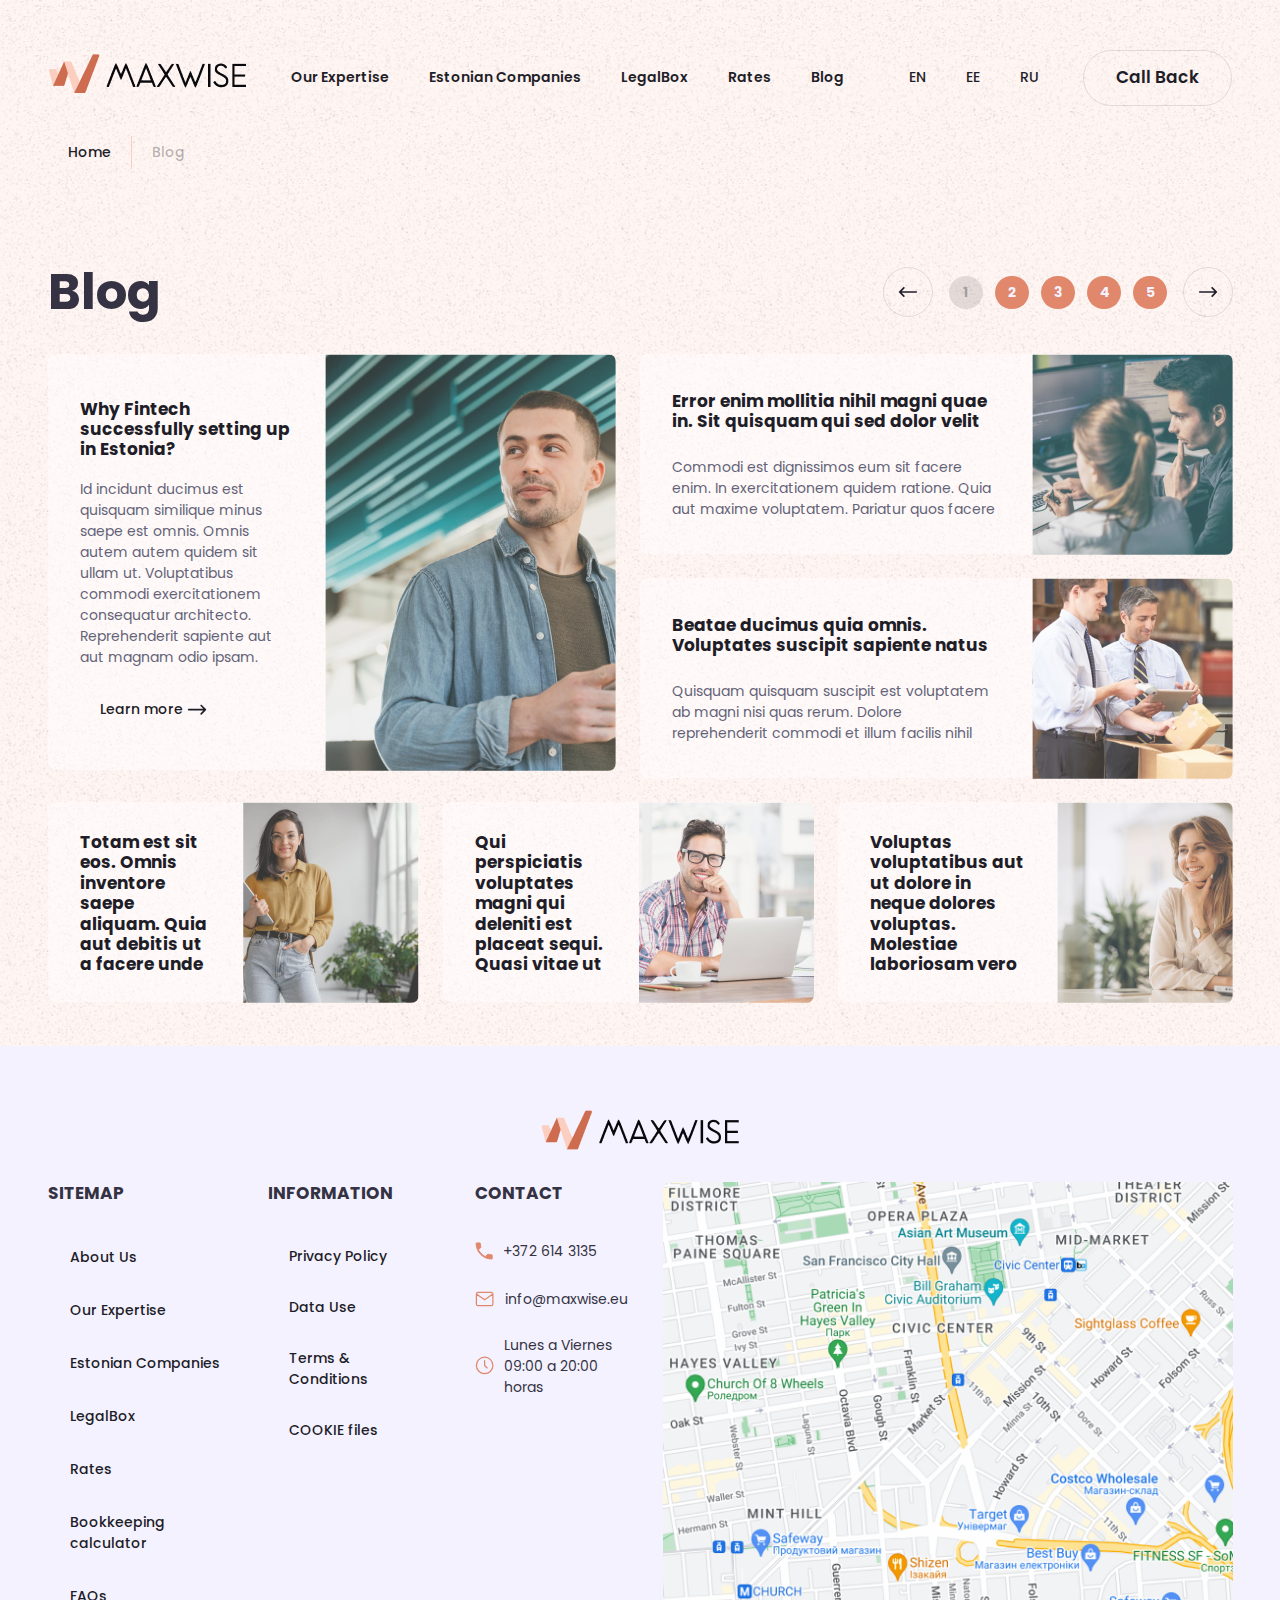
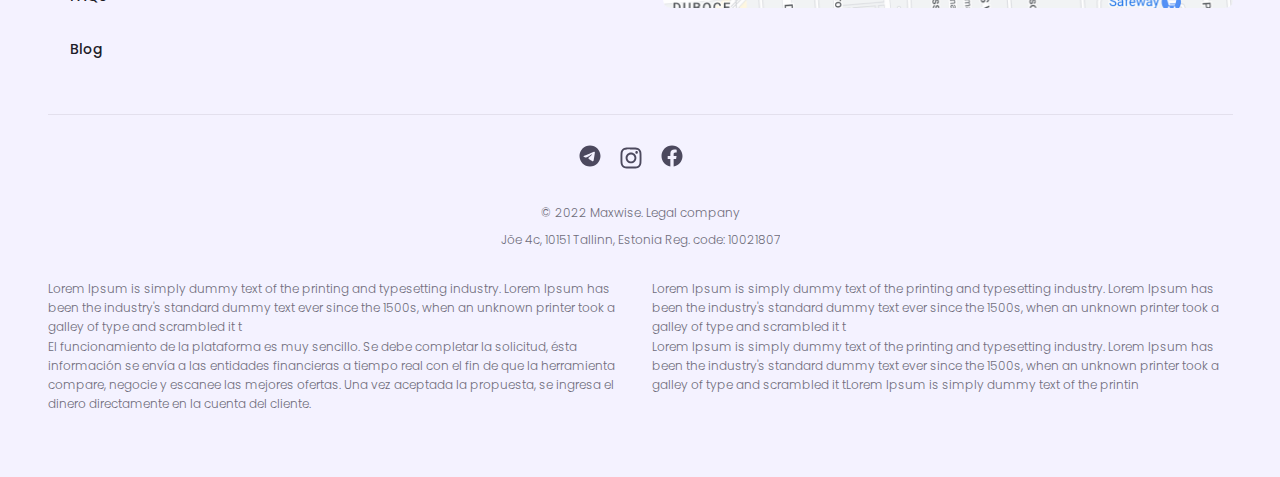
==== commit d4d89676: "sss" ====
--- a/blog.html
+++ b/blog.html
@@ -185,7 +185,7 @@
     </div>
     <!--Navigation-->
 
-    <div class="blogContent">
+    <div class="blogContent blogContentBack">
         <div class="wrapper">
             <div class="blogContentTop">
                 <h2>Blog</h2>
--- a/style/style.css
+++ b/style/style.css
@@ -9,8 +9,19 @@
 button {
     font-family: 'Poppins', sans-serif;
 } 
+.aboutMaxwiseClientsImgItem {
+    display: flex !important;
+    align-items: center;
+    justify-content: center;
+}
+.aboutMaxwiseClientsImgItem img{
+    margin: 0 auto !important;
+}
 .logoHeader {
     margin-top: -13px !important;
+}
+a {
+    outline: none !important;
 }
 .fullpage {
    position: fixed;
@@ -358,10 +369,9 @@
     text-decoration: none;
 }
 header .wrapper {
-    max-width: 100%;
-    width: 100%;
-    padding-left: 128px;
-    padding-right: 128px;
+    max-width: 1185px;
+    width: 100%;
+    margin: 0 auto;
     box-sizing: border-box;
 }
 .bunner {
@@ -817,6 +827,9 @@
     left: 35%;
     height: 100%;
 }
+.fromAreasSuport {
+    overflow: hidden;
+}
 .fromAreasSuport .wrapper .fromAreasLeft{
     padding-bottom: 240px;
 }
@@ -839,7 +852,10 @@
     flex-direction: column;
 }
 .servicesClients .wrapper .aboutMaxwiseClientsImg {
-    width: 100%;
+    width: 100% !important;
+}
+.aboutMaxwiseClientsImg {
+    width: 100% !important;
 }
 .servicesClients {
     background: #F4E3C4;
@@ -858,10 +874,6 @@
     font-size: 20px;
     line-height: 140%;
     margin-bottom: 32px;
-}
-.servicesClients .wrapper {
-    max-width: 100%;
-    padding: 0;
 }
 .servicesLeft h2 {
     font-weight: 700;
@@ -951,6 +963,7 @@
     align-items: flex-start;
     min-width: 480px;
     margin-right: 24px;
+    width: 50%;
 }
 .fromAreasTabsContainerRight img{
     width: 100%;
@@ -1211,14 +1224,14 @@
     margin-left: 12px;
 }
 .sliderContainerblog {
-    margin-top: 78px;
     width: 100%;
 }
 .blogContent {
+    background:#FFF5F2;
+    background-repeat: repeat;
+    background-size: auto;
     width: 100%;
     position: relative;
-}
-.blogContent {
     height: 100%;
     padding: 20px 0;
 }
@@ -1609,6 +1622,7 @@
 .stages {
     padding: 64px 0 64px 0;
     background: #F4E3C4;
+    margin-top: -1px;
 }
 .stagesLeft {
     width: 30%;
@@ -2046,8 +2060,8 @@
     display: flex;
     margin-left: 12px;
 } 
-.fromAreasSuportLeft {
-    width: 500px;
+.suportRightArea {
+    left: 40% !important;
 }
 .fromAreasTabsContainerRight {
     height: 100%;
@@ -2083,6 +2097,8 @@
 .blogContent .wrapper {
     display: flex;
     flex-direction: column;
+    max-width: 1185px;
+    margin: 0 auto;
 }
 .blogTopPage .wrapper button {
     margin-left: 0;
@@ -2099,6 +2115,9 @@
 .blogTopPage .wrapper button:after {
     content: none;
 }
+.blogTopPageBtn2 {
+    border-right: 1px solid#FCCEC0 !important;
+}
 .blogTopHome {
     border-right: 1px solid#FCCEC0 !important;
 }
@@ -2109,6 +2128,9 @@
     justify-content: space-between;
     margin-bottom: 32px;
     width: 100%;
+}
+.blogTopFintech {
+    color: rgba(30, 29, 40, 0.32) !important;  
 }
 .blogTopPageBtn {
     color: rgba(30, 29, 40, 0.32) !important;
@@ -2118,12 +2140,6 @@
     font-size: 50px;
     line-height: 120%;
     color: #343243;
-}
-.blogContent {
-    background: url(../img/noiseBlog.png), #FFF5F2 !important;
-    background-size: contain;
-    background-repeat: repeat;
-    width: 100%;
 }
 .blogContentParent {
     display: grid;
@@ -2244,60 +2260,421 @@
 .blogContent {
     margin-top: -1px;
 }
-
-
-
-
-
-
-
-
-
-
-
-
-
-
-
-
-
-
-
-
-
-
-
-
-
-
-
-
-
-
-
-
-
-
-
-
-
-
-
-
-@media (max-width: 1400px) {
-    header .wrapper {
-        padding: 0 50px !important;
-    }
-    .headerBlog .wrapper {
-        max-width: 100%;
-    }
-}
+.bunnerRegistration {
+    margin-top: 250px;
+}
+.fromAreasRegistration {
+    background: #F4E3C4;
+    margin-top: -5px;
+}
+.tabsList1 ul li {
+    list-style:none;
+    font-weight: 400;
+    font-size: 14px;
+    line-height: 180%;
+    color: #7E7C93;
+}
+.tabsList1 ul li:before {
+    content: "✅";
+
+}
+.fromAreasRegistrationRight {
+    position: static;
+}
+.fromAreasTabsContainer h4 {
+    font-weight: 700;
+    font-size: 17px;
+    line-height: 150%;
+    color: #1E1D28;
+    margin-bottom: 24px;
+}
+.fromAreasTabsContainer p {
+    font-weight: 400;
+    font-size: 14px;
+    line-height: 150%;
+    color: rgba(41, 41, 41, 0.56);
+    margin-bottom: 24px;
+}
+.fromAreasTabsContainer p a {
+    color: #CD6C4F;
+    text-decoration: none;
+}
+.tabsList1 {
+    padding: 16px 16px 32px 16px;
+    width: 100%;
+    background: rgba(30, 29, 40, 0.04);
+    margin-bottom: 24px;
+}
+.tabsList1 h3 {
+    font-weight: 700;
+    font-size: 17px;
+    line-height: 150%;
+    color: #1E1D28;
+    margin-bottom: 16px;
+}
+.tabsList2 {
+    margin-bottom: 24px;
+}
+.tabsList2 h3 {
+    font-weight: 700;
+    font-size: 17px;
+    line-height: 150%;
+    text-transform: uppercase;
+    color: #1E1D28;
+    margin-bottom: 32px;
+}
+.tabsList2 ul li:before {
+    content: "";
+    min-width: 32px;
+    height: 32px;
+    background: #4C495E;
+    font-weight: 700;
+    font-size: 17px;
+    line-height: 150%;
+    color: #FFFFFF;
+    margin-right: 16px;
+    border-radius: 50%;
+    display: flex;
+    align-items: center;
+    justify-content: center;
+}
+.tabsList2 ul li {
+    font-weight: 400;
+    font-size: 14px;
+    line-height: 180%;
+    color: #7E7C93;
+    margin-bottom: 16px;
+    display: flex;
+    align-items: center;
+}
+.tabsList2Icon1:before {
+    content: "1" !important;
+}
+.tabsList2Icon2:before {
+    content: "2" !important;
+}
+.tabsList2Icon3:before {
+    content: "3" !important;
+}
+.tabsList2Icon4:before {
+    content: "4" !important;
+}
+.tabsList2Icon5:before {
+    content: "5" !important;
+}
+.tabsList2Icon6:before {
+    content: "6" !important;
+}
+.tabsList2 ul {
+    border-left: 1px dashed #5F5034;
+    padding-left: 16px;
+}
+.fromAreasRightButtons {
+    margin-left: auto;
+}
+.fromAreasRightButtonsPrice {
+    padding: 14px 32px 14px 0px;
+    background: transparent;
+    border: none;
+    font-weight: 700;
+    font-size: 24px;
+    line-height: 140%;
+    color: #AF5033;
+    margin-right: 32px;
+}
+.fromAreasRightButtons {
+    position: relative;
+}
+.fromAreasRightButtonsGet {
+    padding: 14px 32px;
+    background: #FCCEC0;
+    border-radius: 64px;
+    font-weight: 500;
+    font-size: 17px;
+    line-height: 150%;
+    color: #1E1D28;
+    border: none;
+}
+.opacityNone {
+    opacity: 1 !important;
+    transition: all 0.3s;
+}
+.priceOpen img{
+    width: 18px;
+    height: 18px;
+    position: absolute;
+    top: 19px;
+    right: 19px;
+    cursor: pointer;
+}
+.priceOpen {
+    position: absolute;
+    top: -310%;
+    right: 55px;
+    background: #FFF5F2;
+    box-shadow: 0px 4px 16px rgba(0, 0, 0, 0.25);
+    padding: 32px;
+    box-sizing: border-box;
+    width: 265px;
+    transition: all 0.3s;
+    opacity: 0;
+}
+.priceOpen ul li {
+    font-weight: 400;
+    font-size: 14px;
+    line-height: 180%;
+    color: #7E7C93;
+    margin-bottom: 5px;
+    list-style: disc;
+}
+.priceOpen ul {
+    padding-left: 16px;
+}
+.priceOpen:after {
+    content: "";
+    width: 20px;
+    height: 20px;
+    background: #FFF5F2;
+    transform: rotate(-45deg);
+    position: absolute;
+    bottom: -10px;
+}
+.fromAreasTabsContainer2 h3 {
+    font-weight: 700;
+    font-size: 17px;
+    line-height: 150%;
+    color: #1E1D28;
+    margin-bottom: 24px;
+}
+.fromAreasTabsContainer2 p {
+    font-weight: 400;
+    font-size: 14px;
+    line-height: 180%;
+    color: rgba(41, 41, 41, 0.56);
+}
+.goonServices {
+    padding: 215px 0;
+}
+.aboutMaxwiseClientsImg .slick-list{
+    width: 100%;
+}
+.aboutMaxwiseClientsImg .slick-list .slick-track {
+    display: flex;
+    align-items: center;
+    justify-content: space-between;
+}
+.bunnerImgSupport {
+    width: 100%;
+}
+.bunnerRegistration img {
+    width: 100%;
+}
+.fromAreasTabsRegitstration {
+    flex-direction: column;
+    align-items: flex-start;
+}
+.toggle {
+    display: flex;
+}
+.postTabs {
+    background: url(../img/noise.png),#FFF5F2;
+    background-repeat: repeat;
+    background-size: auto;
+    width: 100%;
+    padding-top: 32px;
+}
+.postTabs .wrapper {
+    align-items: flex-start !important;
+}
+.postTabsLeft h2 {
+    font-weight: 700;
+    font-size: 42px;
+    line-height: 130%;
+    color: #343243;
+    margin-bottom: 32px;
+}
+.postTabsLeft {
+    width: 23%;
+    margin-right: 55px;
+}
+.postTabsFormS .wrapper {
+    align-items: center !important;
+}
+.postTabsLeft .tabs {
+    width: 90%;
+}
+.postTabsLeft .tabs li a {
+    font-weight: 700;
+    font-size: 14px;
+    line-height: 150%;
+    color: #9A97AE;
+    padding: 14px 0 14px 0;
+    text-align: left;
+}
+.postTabsLeft .tabs li svg {
+    min-width: 22px;
+    min-height: 12px;
+}
+.postTabsRight {
+    height: 100%;
+    width: 65%;
+    overflow: hidden;
+}
+.postContent {
+    display: flex;
+    width: 100%;
+}
+.postContentScroll h3 {
+    font-weight: 700;
+    font-size: 17px;
+    line-height: 150%;
+    color: #646278;
+    margin-bottom: 24px;
+}
+.postContentScroll p {
+    font-weight: 400;
+    font-size: 14px;
+    line-height: 180%;
+    color: #646278;
+    margin-bottom: 24px;
+}
+.postContentScrollCard {
+    display: flex;
+    justify-content: space-between;
+    background: rgba(255, 255, 255, 0.5);
+    border-radius: 8px;
+    width: 55%;
+    height: 126px;
+    box-sizing: border-box;
+    margin: 0 auto 24px auto;
+}
+.postContentScrollCard img {
+    max-width: 100%;
+    border-radius: 0 8px 8px 0;
+}
+.postContentScrollCardLeft {
+    padding: 16px;
+    box-sizing: border-box;
+    width: 75%;
+}
+.postContentScrollCardLeft h4 {
+    font-weight: 700;
+    font-size: 17px;
+    line-height: 150%;
+    color: #343243;
+    margin-bottom: 16px;
+}
+.postContentScrollCardLeft p {
+    font-weight: 400;
+    font-size: 17px;
+    line-height: 150%;
+    color: #343243;
+}
+.borderLeft {
+    font-weight: 700;
+    font-size: 17px;
+    line-height: 150%;
+    color: #646278;
+    padding-left: 32px;
+    border-left: 5px solid #F7B8A5;
+}
+.postContentScroll {
+    height: 100%;
+    width: 100%;
+    min-width: 90%;
+    overflow: scroll;
+    overflow-x: hidden;
+    padding-right: 20px;
+}
+.postContentRight {
+    width: 35%;
+}
+.postTabsContentCenter {
+    display: flex;
+    align-items: flex-start;
+    width: 77%;
+    padding-bottom: 64px;
+}
+.postTabsForm {
+    width: 35%;
+}
+.postTabsFormS form{
+    display: flex;
+    flex-direction: column;
+}
+.postTabsFormS .wrapper {
+    max-width: 100%;
+}
+.postTabsForm img {
+    max-width: 100%;
+    width: 100%;
+    margin-bottom: 24px;
+}
+.postTabsFormS {
+    background: rgba(255, 255, 255, 0.5);
+    border-radius: 8px;
+    padding: 64px 32px;
+    box-sizing: border-box;
+}
+.postTabsFormS .wrapper h2 {
+    font-weight: 700 !important;
+    font-size: 24px;
+    line-height: 140%;
+    text-align: center;
+    color: #292929;
+    width: 60%;
+}
+.postTabsFormS .wrapper p {
+    font-weight: 400;
+    font-size: 17px;
+    line-height: 150%;
+    text-align: center;
+    color: rgba(18, 17, 39, 0.56);
+    width: 80%;
+}
+.postTabsFormS .wrapper form {
+    width: 100% !important;
+}
+.postTabsFormS .wrapper form div {
+    margin-bottom: 16px;
+}
+.blogContentBack {
+    background: url(../img/noise.png), #FFF5F2 !important;
+    background-size: auto;
+    background-repeat: repeat;
+}
+
+
+
+
+
+
+
+
+
+
+
+
+
+
+
+
+
+
+
+
 @media (max-width: 1350px) {
     .blogSliderPrev {
-        left: -20px;
+        position: static;
     }
     .blogSliderNext {
-        right: -85px;
+        position: static;
+    }
+    .transformSection .wrapper {
+       justify-content: flex-start !important;
+    }
+    .transformSectionRight {
+        margin-left: 10%;
     }
 }
 @media (max-width: 1200px) {
@@ -2307,6 +2684,65 @@
     margin: 0;
     padding: 0 64px;
     box-sizing: border-box;
+}
+.fromAreasTabsContainerLeft {
+    height: 100%;
+}
+.blogContentBack {
+    padding-bottom: 100px !important;
+}
+.bunnerRightSupport img {
+    object-fit: contain !important;
+}
+.aboutMaxwiseClientsImg .slick-list .slick-track {
+    width: 100%;
+}
+.servicesClients .wrapper {
+    padding: 0;
+    max-width: 100%;
+}
+.closeSvgBlogPosition {
+    position: absolute;
+    top: 20px;
+    right: 20px;
+}
+.blogSliderPrev {
+    top: 20% !important;
+}
+.blogSliderNext {
+    top: 20% !important;
+}
+    .fromAreasRight {
+        width: 100%;
+    }
+.fromAreasTabsContainer2 h3 {
+    font-weight: 700;
+    font-size: 20px;
+    line-height: 140%;
+}
+.fromAreasTabsContainer {
+    flex-direction: column;
+    align-items: flex-start;
+}
+.tabsList2 h3 {
+    font-weight: 700;
+    font-size: 17px;
+    line-height: 150%;
+}
+.tabsList1 {
+    box-sizing: border-box;
+}
+.tabsList2 ul {
+    border-left: 0;
+    padding-left: 0;
+}
+.fromAreasRightButtonsPrice {
+    margin-right: 0;
+    padding-right: 0;
+}
+.fromAreasRightButtons {
+    display: flex;
+    flex-direction: column;
 }
 .logoHeader {
     margin-top: 0 !important;
@@ -2537,9 +2973,7 @@
     font-size: 20px;
     line-height: 140%;
     margin-bottom: 16px;
-    position: absolute;
-    top: 20px;
-    width: 20%;
+    width: 100%;
 }
 .fromAreasTabsContainerRight {
     height: 100%;
@@ -2568,10 +3002,6 @@
 .bunner .wrapper {
     padding: 0;
 }
-.fromAreasLeft {
-    margin-top: 64px;
-    margin-bottom: 105px;
-}
 .fromAreasTabsContainerRight img{
     max-width: 100%;
 }
@@ -2630,7 +3060,6 @@
     padding: 14px 15px !important;
 }
 .sliderContainerblog {
-    margin-top: 64px;
     max-width: 100%;
     overflow: hidden;
 }
@@ -2689,7 +3118,7 @@
     display: none;
 }
 header .wrapper .toggle {
-    display: none;
+    display: none !important;
 }
 .headerCall{
     display: none;
@@ -2771,7 +3200,7 @@
     font-weight: 700;
     font-size: 17px;
     line-height: 150%;
-    width: 60%;
+    width: 100%;
 }
 .bunnerRight {
     height: 400px;
@@ -2780,7 +3209,7 @@
     margin-right: 32px !important;
 }
 .transformSectionRight {
-    width: 100% !important;
+    width: 60% !important;
 }
 .fromAreasRight {
     left: 35%;
@@ -2807,19 +3236,50 @@
 }
 .transformSection {
     padding-bottom: 40px;
+    overflow: hidden;
+}
+.blogSliderPrev {
+    transform: unset;
+}
+.blogSliderNext {
+    transform: unset;
 }
 .fromAreas {
     overflow: hidden;
     padding-left: 0 !important;
 }
 .fromAreasTabsContainerLeft  {
-    width:80% !important;
+    width:100% !important;
+}
+.fromAreasTabsContainer {
+    position: absolute;
+    bottom: -100%;
+    right: 0;
+    transform: translateY(100%);
+    transition: .3s all;
+    z-index: 100;
+}
+.activeBlog {
+    animation: bear-animation .3s;
+    transform: translateY(0);
+    z-index: 100;
+    bottom: 0;
+  }
+  
+   @keyframes bear-animation {
+      0% {
+          transform: translateY(100%);
+      }
+      100% {
+            transform: translateY(0);
+      }
 }
 .fromAreas .wrapper {
-    padding-left: 64px !important;
+    padding: 0 64px !important;
 }
 .fromAreas .fromAreasLeft {
-    width: auto !important;
+    width: 100% !important;
+    margin: 0;
 }
 .fromAreasRight {
     width: 65%;
@@ -2833,7 +3293,7 @@
 .footerMap {
     width: 65%;
     display: flex;
-    height: 245px;
+    height: 400px;
 }
 .footerTop {
     width: 100%;
@@ -2876,6 +3336,7 @@
 }
 .blogSection {
     width: 50%;
+    padding: 32px 16px !important;
 }
 .blogSectionImg {
     width: 50%;
@@ -2894,12 +3355,9 @@
 .blogContent .wrapper {
     position: relative;
 }
-.blogContent {
-    padding-bottom: 150px;
-}
 .pagination {
     position: absolute;
-    bottom: -20px;
+    bottom: -50px;
     left: 50%;
     transform: translateX(-50%)
 }
@@ -2944,7 +3402,7 @@
     margin-top: 24px;
 }
 .blogSection h3 {
-    height: 80px;
+    height: 100px;
     font-weight: 700;
     font-size: 17px;
     line-height: 150%;
@@ -2974,6 +3432,180 @@
 .div5 button {
     display: block;
 }
+.fromAreasRegistration .wrapper .fromAreasLeft h2{
+    position: static;
+    width: 100%;
+}
+.fromAreasRegistration .wrapper .fromAreasLeft {
+    margin: 0;
+    width: 100% !important;
+}
+.fromAreasRegistration .wrapper .fromAreasLeft .tabs li {
+    justify-content: space-between;
+}
+.fromAreasRegistration .wrapper {
+    padding: 0 64px !important;
+}
+.fromAreasRegistration {
+    background: #FFF5F2;
+}
+.fromAreasRegistration .wrapper .fromAreasLeft h2 br {
+    display: none;
+}
+.fromAreasRight {
+    display: block;
+    position: absolute;
+    left: 0;
+    bottom: -100%;
+}
+.fromAreasLeft {
+    position: relative;
+    z-index: 10;
+}
+.tabsPositionSvg .closeSvgBlog{
+    position: absolute;
+    top: 20px;
+    right: 20px
+}
+.fromAreasTabsRegitstration.activeBlog {
+    position: fixed;
+    display: flex;
+    flex-direction: column !important;
+    box-shadow: 0px 20px 50px rgba(18, 17, 39, 0.08);
+    background: #FFF5F2;
+    border-radius: 24px;
+}
+.fromAreasTabsContainer.activeBlog {
+    position: fixed;
+    display: flex;
+    box-shadow: 0px 20px 50px rgba(18, 17, 39, 0.08);
+    background: #FFF5F2;
+    border-radius: 24px 24px 0 0;
+    width: 100%;
+    flex-direction: column-reverse;
+    align-items: center;
+    padding-top: 50px !important;
+}
+
+.fromAreasTabsContainer {
+    background: #FFF5F2;
+    border-radius: 24px;
+    padding:32px 16px;
+    overflow-y: scroll;
+    height: 70vh;
+    box-sizing: border-box;
+}
+.fromAreasTabsContainer svg {
+    display: block !important;
+}
+.fromAreasTabsContainer.activeBlog {
+    flex-direction: row !important;
+}
+.bunnerRightSupport {
+    height: 100%;
+}
+.suportbunnerLeft {
+    margin-bottom: 50px;
+}
+.supportFormSubmit {
+    width: 140px !important;
+}
+.servicesSliderContainer {
+    width: 100% !important;
+}
+.aboutMaxwiseClientsImg .slick-list .slick-track .slick-slide {
+    display: flex;
+    align-items: center;
+    justify-content: center;
+}
+.bunnerRightRegistration {
+    height: 450px !important;
+}
+.fromAreasTabsRegitstration.activeBlog {
+    flex-direction: column !important;
+    padding-top: 16px !important;
+}
+.fromAreasTabsRegitstration .closeSvgBlog {
+    display: block !important;
+    width: 26px;
+    min-height: 26px;
+    margin-left: auto;
+}
+.transformSliderPrev {
+    position: static !important;
+    transform: unset;
+}
+.transformSliderNext {
+    position: static !important;
+    transform: unset;
+    margin-left: 16px;
+}
+.transformSliderArrow {
+    display: flex;
+    justify-content: flex-end;
+}
+.transformSliderDots .slick-dots {
+    max-width: 100%;
+}
+.fromAreasTabsContainerRight {
+    display: flex;
+    justify-content: flex-end;
+}
+.fromAreasTabsContainerRight img {
+    object-fit: contain;
+    object-position: right;
+}
+.fromAreasTabsContainerLeft {
+    min-width: 80%;
+}
+.blogSliderArrow {
+    display: flex;
+    padding-right: 64px;
+    box-sizing: border-box;
+    justify-content: flex-end;
+}
+.blogSliderNext {
+    margin-left: 16px;
+}
+.transformSection .wrapper {
+    padding-right: 0 !important;
+}
+.transformSliderArrow {
+    margin-right: 64px;
+}
+.transformSliderDots {
+    margin-right: 64px;
+}
+.blogTop  {
+    width: 100%;
+    position: relative;
+    margin-bottom: 64px;
+    padding-right: 64px;
+    box-sizing: border-box;
+}
+.blogTop p {
+    width: 60%;
+}
+.blogTop button {
+    position: absolute;
+    right: 35px;
+    bottom: 0;
+}
+.blogContent .slick-list {
+    padding-top: 0 !important;
+}
+.blogContent {
+    padding-top: 12px;
+}
+.blog .wrapper {
+    padding-left: 64px;
+    padding-right: 0 !important;
+}
+}
+@media(max-width: 991px) {
+    .footerMap {
+        height: 245px;
+    }
 }
 @media(max-width: 767px) {
     .bunner .wrapper .bunnerLeft{
@@ -2981,6 +3613,31 @@
         padding: 0 23px;
         box-sizing: border-box;
     }
+    .blogContentBack {
+        padding-bottom: 200px !important;
+    }
+    header {
+        left: 0;
+        transform: unset;
+        max-width: 100%;
+        padding: 0 16px;
+        box-sizing: border-box;
+    }
+    header .wrapper {
+        padding-left: 0;
+    }
+    .showContainer  {
+        background: transparent !important;
+    }
+    .aboutMaxwiseClientsImg  .slick-list {
+        margin: 0 -12px;
+    }
+    .aboutMaxwise {
+        padding-bottom: 0;
+    }
+    .aboutMaxwiseClientsImg  .slick-list .slick-track .slick-slide{
+        margin: 0 12px;
+    }
     .suportbunnerLeft {
         margin-bottom: 50px;
     }
@@ -3014,6 +3671,11 @@
     }
     .transformSectionLeft h4 {
         width: max-content !important;
+        box-sizing: border-box;
+    }
+    .showContainer svg {
+        width: 20px;
+        height: 20px;
     }
     .transformSectionLeft {
         margin-bottom: 60px;
@@ -3055,6 +3717,9 @@
     .fromAreasTabsContainerLeft {
         margin-right: 0;
     }
+    .fromAreasTabsContainer {
+        padding-top: 16px !important;
+    }
     .desctopImg{
         display: none !important;
     }
@@ -3071,12 +3736,13 @@
     }
     .fromAreasTabsContainerRight {
         width: 100%;
+        flex-direction: column;
     }
     .fromAreasTabsContainerRight img {
         object-fit: cover;
         width: 100%;
         object-position: top;
-        height: 200px;
+        height: auto;
         margin-bottom: 24px;
     }
     .fromAreasTabsContainer {
@@ -3143,9 +3809,7 @@
         margin-top: 0;
         width: 100%;
         margin-bottom: 0;
-    }
-    .fromAreas .fromAreasLeft {
-        padding: 0 !important;
+        padding:  64px 0 !important;
     }
     .blogSliderNext  {
         right: -10px !important;
@@ -3218,31 +3882,6 @@
     .aboutMaxwiseLeft {
         padding: 0 16px;
         box-sizing: border-box;
-    }
-    .fromAreasTabsContainer {
-        position: absolute;
-        bottom: -100%;
-        right: 0;
-        transform: translateY(100%);
-        transition: .3s all;
-        z-index: 100;
-    }
-    .activeBlog {
-        animation: bear-animation .3s;
-        transform: translateY(0);
-        z-index: 100;
-        bottom: 0;
-      }
-      
-       @keyframes bear-animation {
-          0% {
-              transform: translateY(100%);
-              bottom: -100%;
-          }
-          100% {
-                transform: translateY(0);
-                bottom: 0;
-          }
     }
     .fromAreasSuport {
         padding: 64px 0 !important;
@@ -3413,9 +4052,28 @@
         left: 0;
         transform: unset;
     }
-}
-@media (max-width: 1350px) {
-    .transformSection .wrapper {
+    .fromAreasRegistration {
+        padding: 0 !important;
+    }
+    .fromAreasRegistration .wrapper {
+        padding: 64px 16px !important;
+    }
+    .fromAreasTabsContainer svg {
+        width: 20px;
+        height: 20px;
+    }
+    .fromAreasTabsContainer.activeBlog {
+        flex-direction: column-reverse !important;
+    }
+    .fromAreasTabsContainer.activeBlog {
+        padding-top: 16px !important;
+        box-shadow: 0px 20px 50px rgba(18, 17, 39, 0.08);
+        border-radius: 8px;
+    }
+    .fromAreasTabsRegitstration.activeBlog {
+        flex-direction: column !important;
+    }
+    .wrapper {
         justify-content: flex-start;
         padding-right: 0;
     }
@@ -3427,7 +4085,7 @@
         width: 100%;
     }
     .transformSliderDots .slick-dots {
-        max-width: 50%;
+        max-width: 100%;
     }
     .transformSection {
         max-width: 100%;
@@ -3477,6 +4135,82 @@
     .blogSliderNext {
         top: 23%;
         right: 33px;
+    }
+    .tabsPositionSvg .closeSvgBlog {
+        position: static !important;
+    }
+    .blogSliderPrev {
+        position: static !important;
+        transform: unset !important;
+    }
+    .blogTop {
+        margin-bottom: 64px;
+    }
+    .sliderContainerblog {
+        margin-top: 0;
+    }
+    .blogContent  {
+        padding-top: 0;
+    }
+    .fromAreasTabsContainerLeft {
+        min-width: 100%;
+    }
+    .blogSliderArrow {
+        display: flex;
+        justify-content: flex-end;
+        padding: 0 64px;
+        max-width: 100%;
+        box-sizing: border-box;
+    }
+    .blogSliderNext {
+        position: static !important;
+        transform: unset !important;
+        margin-left: 16px;
+    }
+    .blogTopPage .wrapper {
+        padding: 0 16px !important;
+    }
+    .blogTopHome {
+        padding-left: 0 !important;
+    }
+    .blogContent {
+        padding-bottom: 0px;
+        background: #FFF5F2 !important;
+    }
+    .pagination {
+        left: 50% !important;
+        transform: translateX(-50%) !important;
+        width: max-content !important;
+        bottom: -125px;
+    }
+    .div4 .blogSectionImg, .div2 .blogSectionImg, .div3 .blogSectionImg {
+        height: 175px !important;
+    }
+    .div4, .div2, .div3 {
+        height: 100% !important;
+    }
+    .div3 {
+        margin-top: 24px;
+    }
+    .blogSliderArrow {
+        padding: 0 16px;
+    }
+    .fromAreasSuport {
+        padding: 0 !important;
+    }
+    .closeSvgBlogPosition {
+        position: static;
+    }
+    .blogContentBack {
+        background: url(../img/noise.png), #FFF5F2 !important;
+        background-size: auto;
+        background-repeat: repeat;
+    }
+    
+}
+@media (max-width: 576px) {
+    .div4, .div2, .div3 {
+        height: 300px !important;
     }
 }
 @media(min-width: 1900px) {
@@ -3500,32 +4234,66 @@
         background: transparent;
     }
     .showContainerFull {
-        width: 50%;
+        width: 100%;
     }
     .showContainerAnimation {
         transform: translateX(-5%);
     }
-}
-
-
-
-
-
-
-
-
-
-
-
-
-
-
-
-
-
-
-
-
-
-
-
+    .transformSectionLeft h4 {
+        width: 100% !important;
+    }
+    .Just {
+        margin-top: 20px;
+    }
+    .showContainerSection{
+        height: 300px;
+    }
+}
+@media (max-width: 350px) {
+.transformSectionRight {
+    padding-top: 50px;
+}
+.transformItem button {
+    padding: 14px;
+}
+.blogContent {
+    background: #FFF5F2 !important;
+    padding-top: 0;
+    padding-bottom: 0;
+}
+.blogContentBack {
+    background: url(../img/noise.png), #FFF5F2 !important;
+    background-size: auto;
+    background-repeat: repeat;
+}
+}
+@media (max-width: 1350px) {
+    .blogSliderArrow {
+        display: flex;
+        justify-content: flex-end;
+    }
+    .blogSliderNext  {
+        margin-left: 16px;
+    }
+}
+
+
+
+
+
+
+
+
+
+
+
+
+
+
+
+
+
+
+
+
+
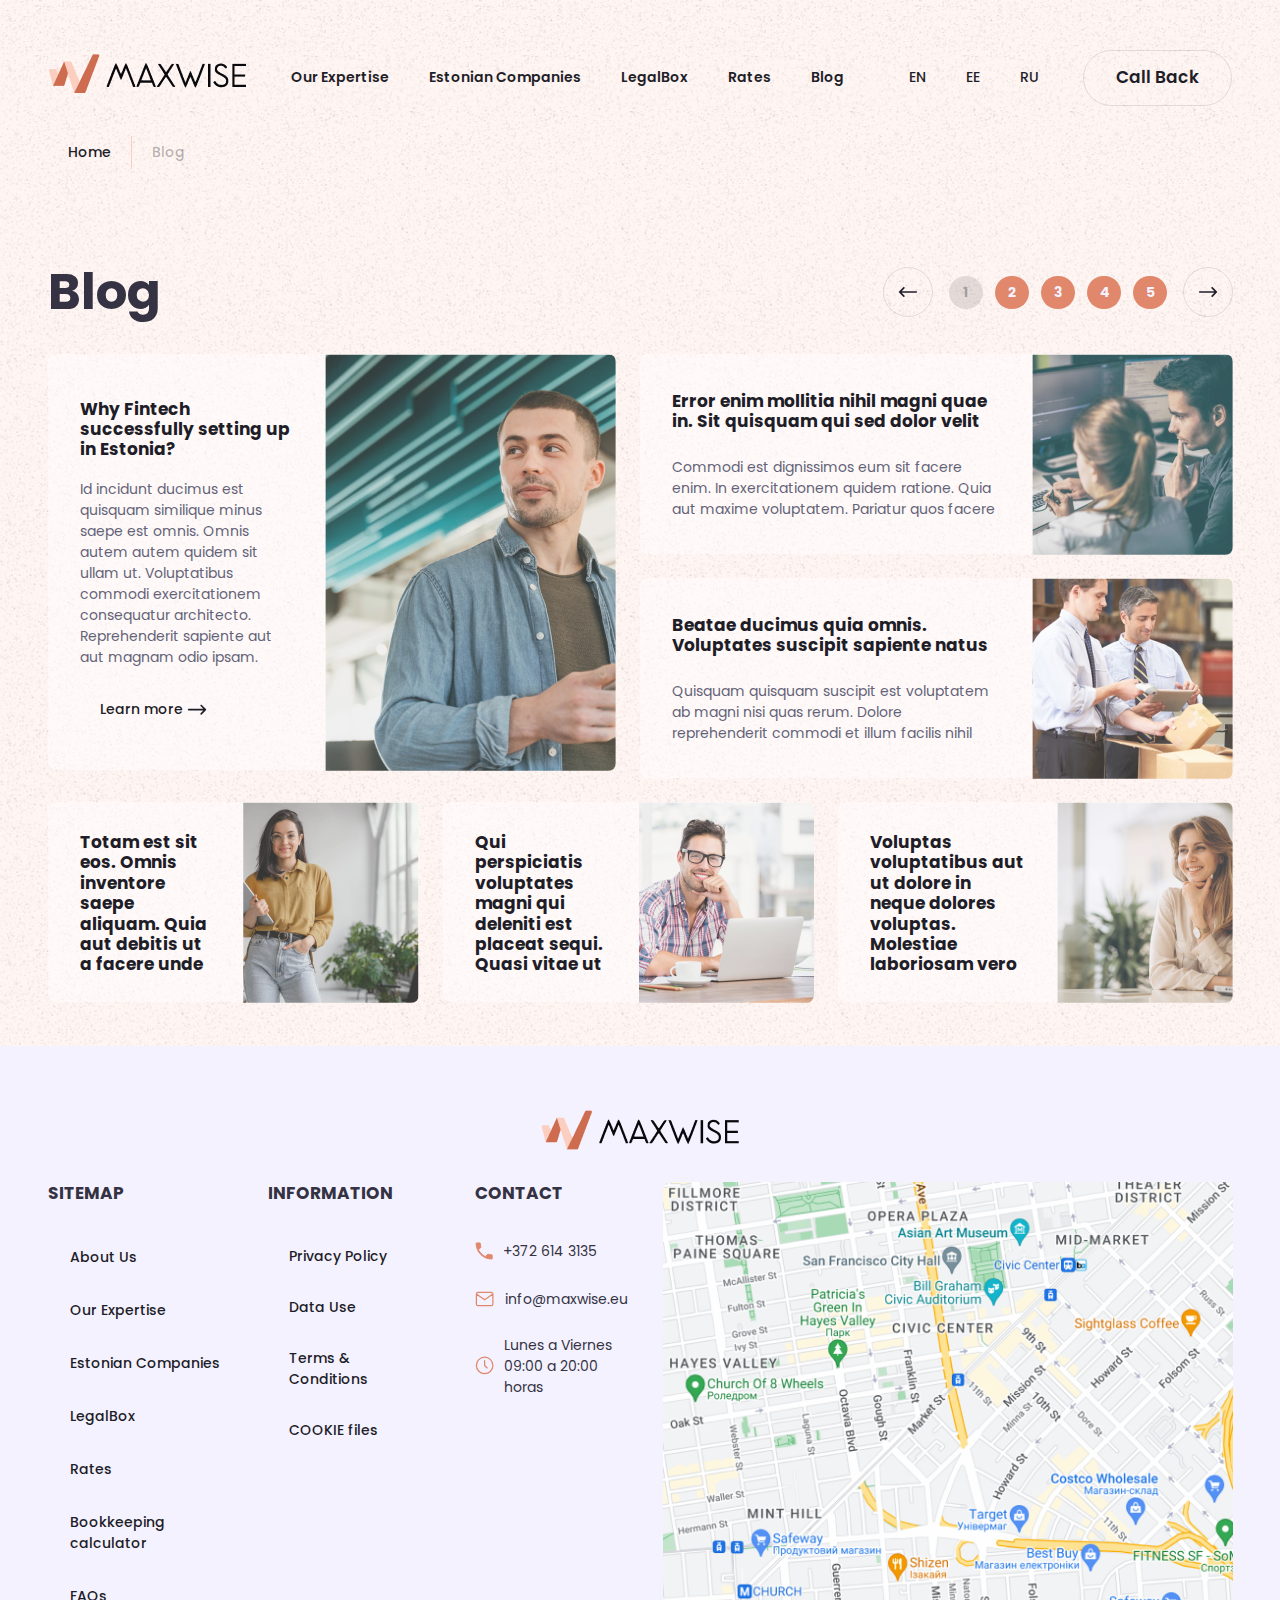
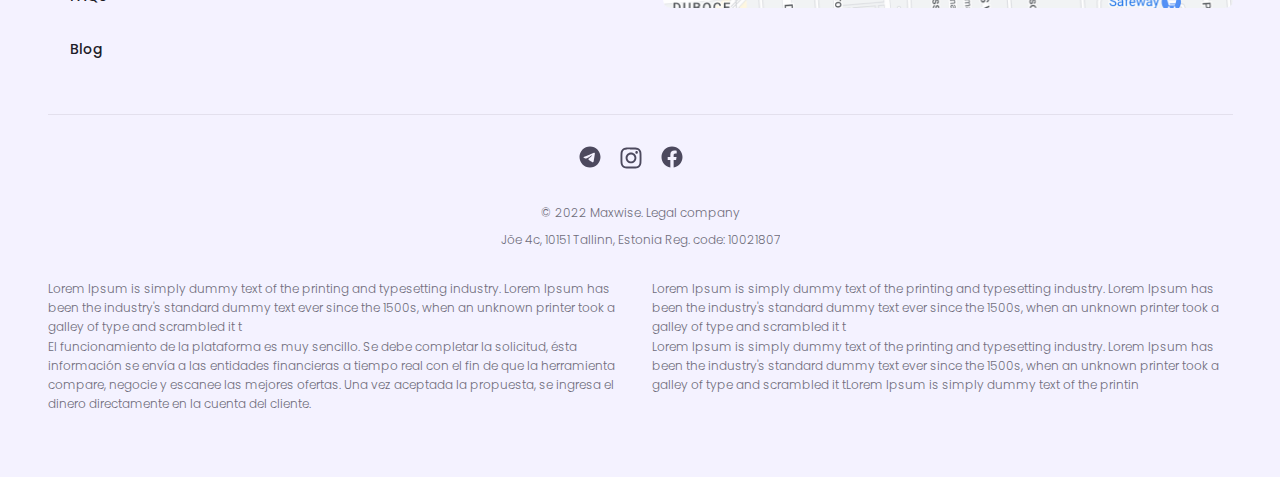
==== commit a54bc99a: "sss" ====
--- a/blog.html
+++ b/blog.html
@@ -54,7 +54,7 @@
                 <a href="#">
                     <img src="img/logoBurger.png" alt="">
                 </a>
-                <a href="#" class="burger-open" onclick="myClose()">
+                <a href="#" class="burger-open">
                     <img src="img/close.png" alt="">
                 </a>
         </div>
--- a/style/style.css
+++ b/style/style.css
@@ -41,9 +41,6 @@
     align-items: center;
     justify-content: space-between;
 }
-.showContainer button {
-    transition: all 0.3s;
-}
 .showContainer button:hover {
     background: #F7B8A5;
     transition: all 0.3s;
@@ -51,10 +48,6 @@
 .showContainer button:active {
     background: #EEA088;
     transition: all 0.3s;
-}
-.bunnerLeftBtn {
-    transition: all 0.3s;
-    border: 1px solid transparent;
 }
 .bunnerLeftConsultation {
     padding: 14px 32px;
@@ -88,6 +81,8 @@
     padding: 14px 32px;
     border: 1px solid rgba(30, 29, 40, 0.12);
     border-radius: 64px;
+    transition: all 0.3s;
+    border: 1px solid transparent;
 }
 .burger {
     display: none;
@@ -314,6 +309,7 @@
     display: flex;
     align-items: center;
     border: none;
+    transition: all 0.3s;
 }
 .showContainer button::after {
     content: "";
@@ -689,6 +685,36 @@
 .blogSliderArrow {
     width: 100%;
 }
+.otherArticlesSliderDots .slick-dots {
+    display: flex;
+    align-items: center;
+    max-width: 1185px;
+    margin: 0 auto;
+}
+.otherArticlesSliderDots .slick-dots li {
+    width: 175px;
+    height: 6px;
+    background: #FFFBF2;
+}
+.otherArticlesSliderDots .slick-dots li:nth-of-type(1) {
+    border-radius: 100px 0 0 100px;
+}
+.otherArticlesSliderDots .slick-dots li:nth-last-of-type(1) {
+    border-radius: 0 100px 100px 0;
+}
+.otherArticlesSliderDots .slick-dots li.slick-active {
+    width: 175px;
+    height: 6px;
+    background: #CD6C4F;
+    border-radius: 100px;
+}
+.otherArticlesSliderDots .slick-dots li button {
+    display: none;
+}
+.otherArticlesSliderDots {
+    display: flex;
+    justify-content: center;
+}
 .servicesSliderArrow {
     display: flex;
     justify-content: flex-end;
@@ -710,6 +736,28 @@
     border: 1px solid rgba(30, 29, 40, 0.12);
     border-radius: 64px;
     display: flex;
+    align-items: center;
+    justify-content: center;
+    cursor: pointer;
+    margin-right: 16px;  
+}
+.otherArticlesPrev {
+    width: 48px;
+    height: 48px;
+    border: 1px solid rgba(30, 29, 40, 0.12);
+    border-radius: 64px;
+    display: flex !important;
+    align-items: center;
+    justify-content: center;
+    cursor: pointer;
+    margin-right: 16px;
+}
+.otherArticlesNext {
+    width: 48px;
+    height: 48px;
+    border: 1px solid rgba(30, 29, 40, 0.12);
+    border-radius: 64px;
+    display: flex !important;
     align-items: center;
     justify-content: center;
     cursor: pointer;
@@ -1543,6 +1591,7 @@
 .footerBottom ul {
     display: flex;
     justify-content: center;
+    align-items: center;
 }
 .footerBottom ul li a {
     text-decoration: none;
@@ -2466,6 +2515,9 @@
 .bunnerImgSupport {
     width: 100%;
 }
+.bunnerImgSupport img {
+    width: 100%;
+}
 .bunnerRegistration img {
     width: 100%;
 }
@@ -2515,10 +2567,16 @@
     min-width: 22px;
     min-height: 12px;
 }
+.textBold {
+    font-weight: 700 !important;
+}
 .postTabsRight {
-    height: 100%;
+    height: 1223px;
     width: 65%;
     overflow: hidden;
+}
+.postContentScroll p strong {
+    color: #CD6C4F;
 }
 .postContent {
     display: flex;
@@ -2543,10 +2601,15 @@
     justify-content: space-between;
     background: rgba(255, 255, 255, 0.5);
     border-radius: 8px;
-    width: 55%;
+    width: 70%;
     height: 126px;
     box-sizing: border-box;
     margin: 0 auto 24px auto;
+    transition: all 0.3s;
+    cursor: pointer;
+}
+.postTabsLeft .tabs li.active a{
+    color: #AF5033;
 }
 .postContentScrollCard img {
     max-width: 100%;
@@ -2643,6 +2706,266 @@
     background-size: auto;
     background-repeat: repeat;
 }
+.userComments {
+    padding-top: 32px;
+    border-top: 1px solid #7E7C93;
+}
+.userComments h2 {
+    font-weight: 700;
+    font-size: 24px;
+    line-height: 140%;
+    color: #343243;
+    margin-bottom: 16px;
+}
+.userCommentsSection {
+    padding: 24px;
+    background: rgba(255, 255, 255, 0.5);
+    border-radius: 8px;
+    width: 100%;
+    box-sizing: border-box;
+    margin-bottom: 16px;
+}
+.userCommentsSectionTop {
+    display: flex;
+    align-items: center;
+    margin-bottom: 16px;
+}
+.userCommentsSectionTop img {
+    margin-right: 16px;
+}
+.userCommentsSectionTop b {
+    font-weight: 700;
+    font-size: 14px;
+    line-height: 150%;
+    color: #1E1D28;
+}
+.userCommentsSectionTop strong {
+    font-weight: 400;
+    font-size: 14px;
+    line-height: 180%;
+    color: #646278;
+    margin-left: 16px;
+}
+.userCommentsSectionTop > p {
+    font-weight: 500;
+    font-size: 14px;
+    line-height: 150%;
+    color: #1E1D28;
+    margin-left: auto;
+    margin-bottom: 0;
+}
+.userCommentsSection > p{
+    font-weight: 400;
+    font-size: 14px;
+    line-height: 180%;
+    color: #646278;
+}
+.userCommentsSectionLeft {
+    border-radius: 0;
+    background: transparent;
+    border-left: 2px solid rgba(30, 29, 40, 0.32);
+    padding: 0 !important;
+}
+.userCommentsSectionLeftCo {
+    padding: 24px;
+    margin-left: 32px;
+    background: rgba(255, 255, 255, 0.5);
+    box-sizing: border-box;
+}
+.cardDelate {
+    display: flex;
+    align-items: center;
+    font-weight: 500;
+    font-size: 14px;
+    line-height: 150%;
+    color: #1E1D28;
+    background: transparent;
+    border: none;
+    margin-left: auto;
+}
+.cardDelate:before {
+    content: "";
+    background: url(../img/delate.svg);
+    background-repeat: no-repeat;
+    background-size: contain;
+    width: 10px;
+    height: 12px;
+    display: flex;
+    margin-right: 8px;
+}
+.cardEdit {
+    display: flex;
+    align-items: center;
+    font-weight: 500;
+    font-size: 14px;
+    line-height: 150%;
+    color: #1E1D28;
+    background: transparent;
+    border: none;
+    margin-left: 20px;
+}
+.cardEdit:before {
+    content: "";
+    background: url(../img/edit.svg);
+    background-repeat: no-repeat;
+    background-size: contain;
+    width: 10px;
+    height: 12px;
+    display: flex;
+    margin-right: 8px;
+}
+.comentForm {
+    padding: 24px;
+    background: rgba(255, 255, 255, 0.5);
+    border-radius: 8px;
+    box-sizing: border-box;
+    display: flex;
+    align-items: flex-start;
+    margin-bottom: 32px
+}
+.comentForm textarea {
+    padding: 6px 16px 5px;
+    height: 100px;
+    background: #FFFFFF;
+    border: 1px solid rgba(30, 29, 40, 0.12);
+    border-radius: 8px;
+    font-weight: 400;
+    font-size: 14px;
+    line-height: 180%;
+    color: rgba(30, 29, 40, 0.32);
+    box-sizing: border-box;
+    resize: none;
+}
+.comentForm textarea::placeholder {
+    font-weight: 400;
+    font-size: 14px;
+    line-height: 180%;
+    color: rgba(30, 29, 40, 0.32);
+}
+.comentForm input {
+    padding: 14px 32px;
+    width: 108px;
+    height: 54px;
+    background: #FCCEC0;
+    border-radius: 64px;
+    box-sizing: border-box;
+    font-weight: 500;
+    font-size: 17px;
+    line-height: 150%;
+    color: #1E1D28;
+    display: flex;
+    align-items: center;
+    justify-content: center;
+    border: none;
+    margin-left: 16px;
+}
+.otherArticlesContentItem {
+    display: flex !important;
+    align-items: center;
+    background: rgba(255, 255, 255, 0.5);
+    border-radius: 8px;
+    transition: all 0.3s;
+    cursor: pointer;
+}
+.otherArticlesContentItem img {
+    max-width: 100%;
+    border-radius: 0 8px 8px 0;
+}
+.otherArticlesContentItem h3 {
+    font-weight: 700;
+    font-size: 17px;
+    width: 205px;
+    line-height: 150%;
+    color: #343243;
+    transition: all 0.3s;
+    height: 136px;
+    overflow: hidden;
+    padding: 32px;
+    box-sizing: border-box;
+}
+.otherArticles {
+    background: url(../img/noise.png), #FFF5F2 !important;
+    background-size: auto;
+    background-repeat: repeat;
+    padding-bottom: 64px;
+}
+.otherArticles .wrapper {
+    flex-direction: column;
+    overflow: hidden;
+}
+.otherArticlesTop h2 {
+    font-weight: 700;
+    font-size: 50px;
+    line-height: 120%;
+    color: #343243;
+}
+.otherArticlesTop {
+    display: flex;
+    align-items: center;
+    justify-content: space-between;
+    margin-bottom: 32px;
+    width: 100%;
+}
+.otherArticlesContent .slick-list .slick-track .slick-slide {
+    margin: 0 12px;
+}
+.otherArticlesArrows {
+    display: flex;
+    align-items: center;
+}
+.otherArticlesContent {
+    width: 100%;
+}
+.otherArticlesContentItem:hover {
+    background: #FFFFFF;
+    box-shadow: 0px 0px 32px rgba(0, 0, 0, 0.15);
+    border-radius: 8px;
+    transition: all 0.3s;
+}
+.otherArticlesContentItem:hover h3 {
+    color: #CD6C4F;
+    transition: all 0.3s;
+}
+.postContentScrollCard:hover {
+    background: #FFFFFF;
+    box-shadow: 0px 0px 32px rgba(0, 0, 0, 0.15);
+    border-radius: 8px;
+    transition: all 0.3s;
+}
+.postContentScrollCard:hover h4 {
+    color: #CD6C4F;
+    transition: all 0.3s;
+}
+.postTabsLeft .tabs li:hover a {
+    color: #CD6C4F;
+}
+
+
+
+
+
+
+
+
+
+
+
+
+
+
+
+
+
+
+
+
+
+
+
+
+
+
+
 
 
 
@@ -2684,6 +3007,68 @@
     margin: 0;
     padding: 0 64px;
     box-sizing: border-box;
+}
+.comentForm textarea {
+    width: 100%;
+}
+.otherArticlesSliderDots {
+    max-width: 100%;
+}
+.otherArticlesSliderDots .slick-dots {
+    max-width: 100%;
+}
+.postTabsForm img {
+    display: none;
+}
+.postTabsForm {
+    margin-top: 32px;
+    width: 100%;
+}
+.postTabsContentCenter {
+    flex-direction: column;
+    width: 100%;
+}
+.postTabs .wrapper {
+    flex-direction: column;
+}
+.postTabsRight {
+    width: 100%;
+}
+.postTabsFormS {
+    padding: 64px 32px;
+    background: rgba(255, 255, 255, 0.5) !important;
+    border-radius: 8px;
+}
+.postTabsFormS .wrapper {
+    background: rgba(255, 255, 255, 0.5) !important;
+}
+.postTabsFormS .wrapper form div {
+    width: 70% !important;
+}
+.postTabsFormS .wrapper p {
+    margin-bottom: 32px !important;
+}
+.postTabsFormS .wrapper form .supportFormSubmit {
+    width: 140px !important;
+}
+.postTabsLeft {
+    width: 100%;
+}
+.postTabsLeft h2 {
+    font-weight: 700;
+    font-size: 20px;
+    line-height: 140%;
+    color: #343243;
+}
+.postContent.activeBlog {
+    position: static !important;
+}
+.postTabsRight .postContent {
+    position: static;
+    transform: unset;
+    flex-direction: column;
+    height: 100vh;
+    display: block !important;
 }
 .fromAreasTabsContainerLeft {
     height: 100%;
@@ -3615,6 +4000,21 @@
     }
     .blogContentBack {
         padding-bottom: 200px !important;
+    }
+    .otherArticles .wrapper {
+        padding: 0 16px;
+        max-width: 100%;
+    }
+    .otherArticlesTop h2 {
+        font-weight: 700;
+        font-size: 20px;
+        line-height: 140%;
+    }
+    .postTabs .wrapper {
+        padding: 0 16px !important;
+    }
+    .postTabsFormS .wrapper form div {
+        width: 100% !important;
     }
     header {
         left: 0;
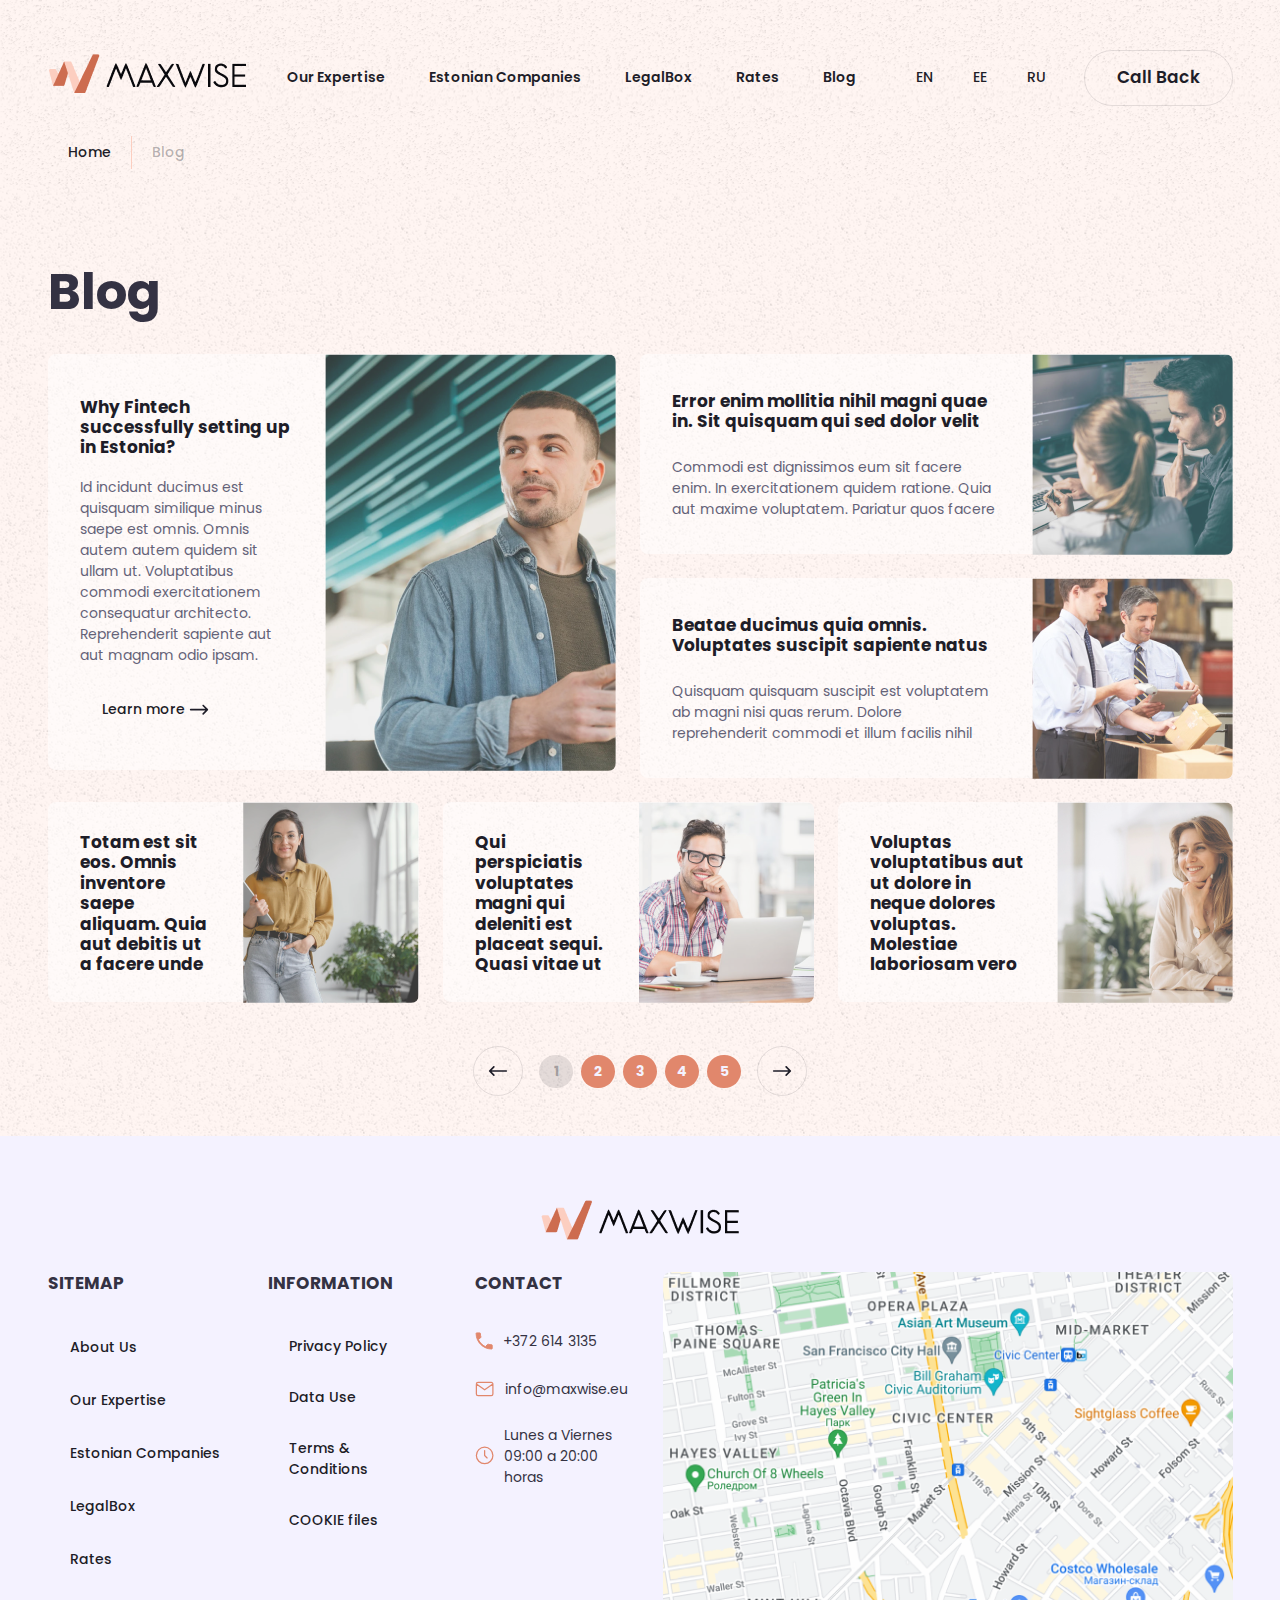
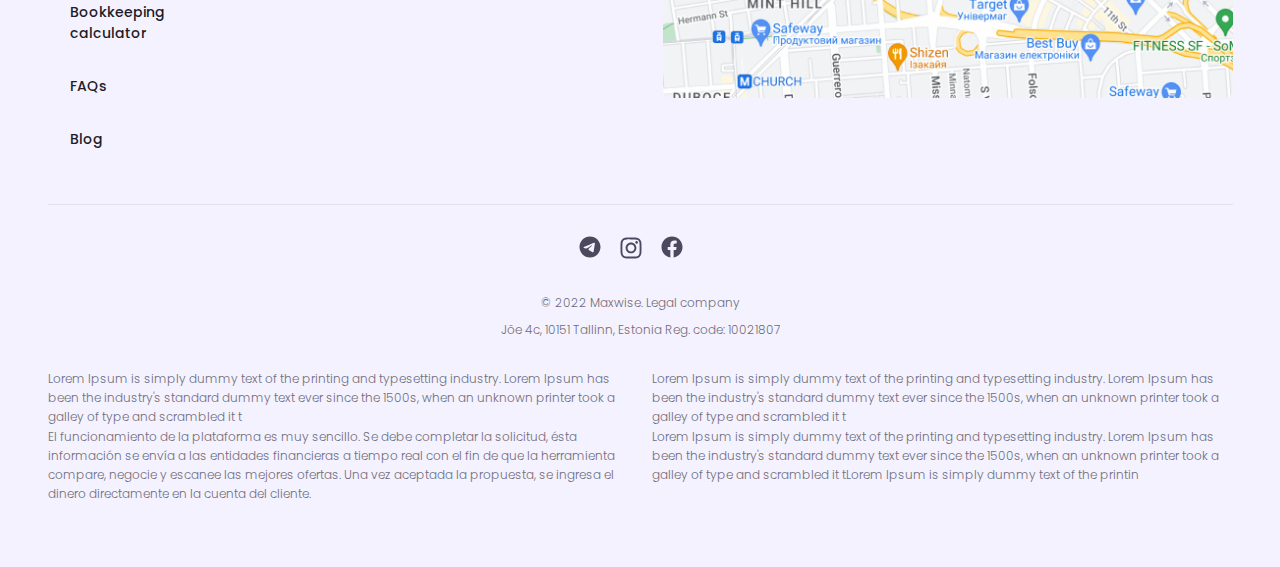
==== commit d422485d: "sss" ====
--- a/blog.html
+++ b/blog.html
@@ -189,25 +189,6 @@
         <div class="wrapper">
             <div class="blogContentTop">
                 <h2>Blog</h2>
-                <div class="pagination">
-                    <div class="paginationPrev">
-                        <svg width="20" height="10" viewBox="0 0 20 10" fill="none" xmlns="http://www.w3.org/2000/svg">
-                            <path d="M6.42292 1.42259C6.74835 1.09715 6.74835 0.569513 6.42292 0.244077C6.09748 -0.0813601 5.56984 -0.0813601 5.2444 0.244076L1.07774 4.41074C0.752301 4.73618 0.752301 5.26382 1.07774 5.58925L5.2444 9.75592C5.56984 10.0814 6.09748 10.0814 6.42291 9.75592C6.74835 9.43048 6.74835 8.90285 6.42291 8.57741L3.67884 5.83333L18.3337 5.83333C18.7939 5.83333 19.167 5.46024 19.167 5C19.167 4.53976 18.7939 4.16667 18.3337 4.16667L3.67884 4.16666L6.42292 1.42259Z" fill="#1E1D28"/>
-                        </svg>    
-                    </div>
-                    <div class="paginationNumber">
-                        <button class="activePagination">1</button>
-                        <button>2</button>
-                        <button>3</button>
-                        <button>4</button>
-                        <button>5</button>
-                    </div>
-                    <div class="paginationNext">
-                        <svg width="20" height="10" viewBox="0 0 20 10" fill="none" xmlns="http://www.w3.org/2000/svg">
-                            <path d="M13.5771 8.57741C13.2516 8.90285 13.2516 9.43049 13.5771 9.75592C13.9025 10.0814 14.4302 10.0814 14.7556 9.75592L18.9223 5.58926C19.2477 5.26382 19.2477 4.73618 18.9223 4.41075L14.7556 0.244078C14.4302 -0.0813593 13.9025 -0.0813593 13.5771 0.244078C13.2516 0.569515 13.2516 1.09715 13.5771 1.42259L16.3212 4.16667H1.66634C1.2061 4.16667 0.833008 4.53976 0.833008 5C0.833008 5.46024 1.2061 5.83333 1.66634 5.83333H16.3212L13.5771 8.57741Z" fill="#1E1D28"/>
-                        </svg>  
-                    </div>
-                </div>
             </div>
             <div class="blogContentParent">
                 <div class="div1">
@@ -266,6 +247,25 @@
                     <div class="blogSectionImg">
                         <img src="img/blogPage3.png" alt="">
                     </div>
+                </div>
+            </div>
+            <div class="pagination">
+                <div class="paginationPrev">
+                    <svg width="20" height="10" viewBox="0 0 20 10" fill="none" xmlns="http://www.w3.org/2000/svg">
+                        <path d="M6.42292 1.42259C6.74835 1.09715 6.74835 0.569513 6.42292 0.244077C6.09748 -0.0813601 5.56984 -0.0813601 5.2444 0.244076L1.07774 4.41074C0.752301 4.73618 0.752301 5.26382 1.07774 5.58925L5.2444 9.75592C5.56984 10.0814 6.09748 10.0814 6.42291 9.75592C6.74835 9.43048 6.74835 8.90285 6.42291 8.57741L3.67884 5.83333L18.3337 5.83333C18.7939 5.83333 19.167 5.46024 19.167 5C19.167 4.53976 18.7939 4.16667 18.3337 4.16667L3.67884 4.16666L6.42292 1.42259Z" fill="#1E1D28"/>
+                    </svg>    
+                </div>
+                <div class="paginationNumber">
+                    <button class="activePagination">1</button>
+                    <button>2</button>
+                    <button>3</button>
+                    <button>4</button>
+                    <button>5</button>
+                </div>
+                <div class="paginationNext">
+                    <svg width="20" height="10" viewBox="0 0 20 10" fill="none" xmlns="http://www.w3.org/2000/svg">
+                        <path d="M13.5771 8.57741C13.2516 8.90285 13.2516 9.43049 13.5771 9.75592C13.9025 10.0814 14.4302 10.0814 14.7556 9.75592L18.9223 5.58926C19.2477 5.26382 19.2477 4.73618 18.9223 4.41075L14.7556 0.244078C14.4302 -0.0813593 13.9025 -0.0813593 13.5771 0.244078C13.2516 0.569515 13.2516 1.09715 13.5771 1.42259L16.3212 4.16667H1.66634C1.2061 4.16667 0.833008 4.53976 0.833008 5C0.833008 5.46024 1.2061 5.83333 1.66634 5.83333H16.3212L13.5771 8.57741Z" fill="#1E1D28"/>
+                    </svg>  
                 </div>
             </div>
         </div>
--- a/style/style.css
+++ b/style/style.css
@@ -9,6 +9,21 @@
 button {
     font-family: 'Poppins', sans-serif;
 } 
+header .wrapper ul li a{
+    transition: all 0.3s;  
+    border: 2px solid transparent;
+}
+header .wrapper ul li a:hover {
+    background: rgba(30, 29, 40, 0.04);
+    border-radius: 32px;
+    padding: 6px 20px;
+    transition: all 0.3s;
+}
+header .wrapper ul li a:active {
+    background: rgba(30, 29, 40, 0.04);
+    border: 2px solid rgba(30, 29, 40, 0.12);
+    border-radius: 32px;
+}
 .aboutMaxwiseClientsImgItem {
     display: flex !important;
     align-items: center;
@@ -422,7 +437,20 @@
     font-size: 17px;
     line-height: 150%;
     color: #1E1D28;
-    text-decoration: none
+    text-decoration: none;
+    transition: all 0.3s;
+}
+.headerCall:hover {
+    transition: all 0.3s;
+    background: rgba(30, 29, 40, 0.04);
+    border: 1px solid rgba(30, 29, 40, 0.12);
+    border-radius: 64px;
+}
+.headerCall:active {
+    transition: all 0.3s;
+    background: rgba(30, 29, 40, 0.04);
+    border: 1px solid rgba(30, 29, 40, 0.12);
+    border-radius: 64px;
 }
 .bunner .wrapper .bunnerLeft{
     display: flex;
@@ -784,6 +812,37 @@
 .paginationNumber button:nth-last-of-type(1) {
     margin-right: 16px;
 }
+.paginationNumber {
+    display: flex;
+}
+.blogSection button:hover {
+    background: rgba(30, 29, 40, 0.04);
+    transition: all 0.3s;
+    border-radius: 32px;
+    
+}
+.blogSection button {
+    border: 2px solid transparent !important;
+    transition: all 0.3s;
+}
+.blogSection button:active {
+    background: rgba(30, 29, 40, 0.04);
+    border: 2px solid rgba(30, 29, 40, 0.12) !important;
+    transition: all 0.3s;
+    border-radius: 32px;
+}
+.blogContentParent > div:hover {
+    box-shadow: 0px 0px 32px rgba(0, 0, 0, 0.15);
+    transition: all 0.3s;
+    cursor: pointer;
+}
+.blogContentParent > div:hover h3{
+    color: #CD6C4F;
+    transition: all 0.3s;
+}
+.pagination {
+    margin: 20px 0;
+}
 .paginationNumber button {
     padding: 6px 13px;
     background: #E1876C;
@@ -793,6 +852,9 @@
     line-height: 150%;
     color: #F4F2FF;
     border: none;
+    display: flex;
+    align-items: center;
+    justify-content: center;
     width: 34px;
     height: 33px;
     margin-right: 8px;
@@ -2109,9 +2171,6 @@
     display: flex;
     margin-left: 12px;
 } 
-.suportRightArea {
-    left: 40% !important;
-}
 .fromAreasTabsContainerRight {
     height: 100%;
 }
@@ -2520,6 +2579,9 @@
 }
 .bunnerRegistration img {
     width: 100%;
+}
+.faqRightAccardion:nth-last-of-type(1) {
+    margin-bottom: 32px;
 }
 .fromAreasTabsRegitstration {
     flex-direction: column;
@@ -2939,27 +3001,87 @@
 .postTabsLeft .tabs li:hover a {
     color: #CD6C4F;
 }
-
-
-
-
-
-
-
-
-
-
-
-
-
-
-
-
-
-
-
-
-
+.tabsImg {
+    display: none;
+}
+.suportRightArea {
+    position: static !important;
+    left: 0 !important;
+    width: 70%;
+}
+.suportRightArea .fromAreasTabsContainer .fromAreasTabsContainerRight .desctopImg {
+    position: absolute;
+    top: 0;
+    object-fit: none;
+    object-position: -100px;
+}
+.fromAreasSuport {
+    padding: 0;
+}
+.fromAreasSuport .wrapper {
+    align-items: flex-start;
+}
+.fromAreasSuport .wrapper .fromAreasLeft {
+    margin-top: 200px;
+}
+.suportRightArea {
+    display: flex;
+    height: 100%;
+    align-items: center;
+    min-height: 100%;
+    margin-top: auto;
+    margin-bottom: auto;
+}
+.faq .wrapper {
+    align-items: flex-start;
+}
+.faqLeft {
+    margin-top: 300px;
+}
+.fromAreas.fromAreasRegistration {
+    background: #F4E3C4 !important;
+}
+.fromAreasRightSupport {
+    position: relative;
+    left: 0 !important;
+    width: 75% !important;
+}
+.fromAreasLeftSupport {
+    margin-right: 24px;
+    width: 35% !important;
+}
+.fromAreas {
+    overflow: hidden;
+}
+.fromAreasRightSupport .fromAreasTabsContainer .fromAreasTabsContainerRight .desctopImg {
+    position: absolute;
+    top: -64px;
+}
+.fromAreasPosition {
+    position: relative;
+    left: 60px !important;
+}
+.fromAreas2 .wrapper{
+    width: 30%;
+}
+.fromAreas2 {
+    display: flex;
+}
+.fromAreasPosition {
+    position: relative;
+    left: 60px !important;
+}
+.fromAreas2 .wrapper .fromAreasLeft {
+    width: 100%;
+}
+.bunnerLeftConsultation:hover {
+    transition: all 0.3s;
+    background: #F7B8A5;
+}
+.bunnerLeftConsultation:active {
+    transition: all 0.3s;
+    background: #EEA088;
+}
 
 
 
@@ -3017,9 +3139,22 @@
 .otherArticlesSliderDots .slick-dots {
     max-width: 100%;
 }
+.suportRightArea .fromAreasTabsContainer .fromAreasTabsContainerRight .desctopImg {
+    position: static;
+} 
 .postTabsForm img {
     display: none;
 }
+.tabsArticle li.active .tabsImg {
+    display: block;
+    position: absolute;
+    right: 0;
+    top: 0;
+    max-width: 100%;
+    height: 100%;
+    object-fit: contain;
+    border-radius: 8px;
+}
 .postTabsForm {
     margin-top: 32px;
     width: 100%;
@@ -3031,6 +3166,7 @@
 .postTabs .wrapper {
     flex-direction: column;
 }
+
 .postTabsRight {
     width: 100%;
 }
@@ -3067,8 +3203,14 @@
     position: static;
     transform: unset;
     flex-direction: column;
-    height: 100vh;
-    display: block !important;
+    height: 80vh;
+}
+.postTabsRight {
+    height: 100%;
+}
+.postContentScroll {
+    min-width: 100%;
+    padding-right: 0;
 }
 .fromAreasTabsContainerLeft {
     height: 100%;
@@ -3097,22 +3239,19 @@
 .blogSliderNext {
     top: 20% !important;
 }
-    .fromAreasRight {
-        width: 100%;
-    }
+
 .fromAreasTabsContainer2 h3 {
     font-weight: 700;
     font-size: 20px;
     line-height: 140%;
 }
-.fromAreasTabsContainer {
-    flex-direction: column;
-    align-items: flex-start;
-}
 .tabsList2 h3 {
     font-weight: 700;
     font-size: 17px;
     line-height: 150%;
+}
+.fromAreasRegistration .wrapper .fromAreasLeft {
+    width: 40% !important;
 }
 .tabsList1 {
     box-sizing: border-box;
@@ -3148,11 +3287,31 @@
 }
 .faqRightAccardion h3 {
     font-weight: 700;
-    font-size: 17px;
+    font-size: 15px;
     line-height: 150%;
     padding-bottom: 25px;
     padding-top: 25px;
     height: auto;
+}
+.fromAreasSupport {
+    padding: 64px 0;
+}
+.fromAreasSupport .wrapper {
+    align-items: flex-start !important;
+}
+.fromAreasRightSupport .fromAreasTabsContainer {
+    align-items: flex-start;
+}
+.fromAreasLeftSupport {
+    padding-top: 0 !important;
+}
+.fromAreasLeftSupport {
+    padding: 100px 0;
+}
+.fromAreasRightSupport {
+    position: relative;
+    left: 0 !important;
+    width: 75% !important;
 }
 .feedback h2 {
     font-weight: 700;
@@ -3251,17 +3410,15 @@
     position: static;
     margin-bottom: 0;
 }
-.tabs li a {
-    font-weight: 700;
-    font-size: 17px !important;
-    line-height: 150%;
-}
 .fromAreasSuport .wrapper .fromAreasLeft {
     padding-bottom: 0;
     margin-bottom: 0;
 }
-.fromAreasRight {
-    display: none;
+.tabs .active a{
+    font-size: 14px;
+}
+.tabs li {
+    padding: 14px 0px 14px 0px;
 }
 .fromAreasSuport .wrapper {
     padding: 0 64px !important;
@@ -3360,12 +3517,27 @@
     margin-bottom: 16px;
     width: 100%;
 }
+.fromAreas2 .wrapper{
+    width: 30%;
+}
+.fromAreas2 {
+    display: flex;
+}
+.fromAreasPosition {
+    position: relative;
+    left: 60px !important;
+}
+.fromAreas
+.fromAreasLeft {
+    width: 25%;
+}
+.fromAreas2 .wrapper .fromAreasLeft {
+    width: 100%;
+}
 .fromAreasTabsContainerRight {
     height: 100%;
 }
 .tabs li{
-    padding: 14px 32px 14px 0px;
-    height: 54px;
     box-sizing: border-box;
     margin-bottom: 0;
     transition: all 0.3s;
@@ -3376,7 +3548,7 @@
     position: relative;
 }
 .tabs li a {
-    font-size: 13px;
+    font-size: 15px !important;
     line-height: 150%;
     text-align: left;
 }
@@ -3636,44 +3808,29 @@
 .fromAreasTabsContainerLeft  {
     width:100% !important;
 }
-.fromAreasTabsContainer {
-    position: absolute;
-    bottom: -100%;
-    right: 0;
-    transform: translateY(100%);
-    transition: .3s all;
-    z-index: 100;
-}
-.activeBlog {
-    animation: bear-animation .3s;
-    transform: translateY(0);
-    z-index: 100;
-    bottom: 0;
-  }
-  
-   @keyframes bear-animation {
-      0% {
-          transform: translateY(100%);
-      }
-      100% {
-            transform: translateY(0);
-      }
-}
+
 .fromAreas .wrapper {
-    padding: 0 64px !important;
-}
-.fromAreas .fromAreasLeft {
-    width: 100% !important;
-    margin: 0;
-}
-.fromAreasRight {
-    width: 65%;
+    padding: 0 0 0 64px !important;
+}
+.fromAreasLeftSupport {
+    width: 20% !important;
+}
+.tabs li svg {
+    min-width: 22px;
+    min-height: 22px;
+    margin-left: auto;
+}
+.fromAreasLeftSupport ul {
+    max-width: 100%;
 }
 .fromAreas1Btn {
     margin-right: 0;
 }
 .blogContent .slick-list {
     margin: 0 8px;
+}
+.fromAreas .fromAreasLeft {
+    margin-top: 0;
 }
 .footerMap {
     width: 65%;
@@ -3821,13 +3978,15 @@
     position: static;
     width: 100%;
 }
-.fromAreasRegistration .wrapper .fromAreasLeft {
-    margin: 0;
-    width: 100% !important;
-}
 .fromAreasRegistration .wrapper .fromAreasLeft .tabs li {
     justify-content: space-between;
 }
+.fromAreas.fromAreasRegistration .wrapper .fromAreasLeft ul {
+    width: 85%;
+}
+.fromAreasRegistration .wrapper {
+    align-items: flex-start;
+}
 .fromAreasRegistration .wrapper {
     padding: 0 64px !important;
 }
@@ -3837,55 +3996,15 @@
 .fromAreasRegistration .wrapper .fromAreasLeft h2 br {
     display: none;
 }
-.fromAreasRight {
-    display: block;
-    position: absolute;
-    left: 0;
-    bottom: -100%;
-}
+
 .fromAreasLeft {
     position: relative;
     z-index: 10;
 }
-.tabsPositionSvg .closeSvgBlog{
-    position: absolute;
-    top: 20px;
-    right: 20px
-}
-.fromAreasTabsRegitstration.activeBlog {
-    position: fixed;
-    display: flex;
-    flex-direction: column !important;
-    box-shadow: 0px 20px 50px rgba(18, 17, 39, 0.08);
-    background: #FFF5F2;
-    border-radius: 24px;
-}
-.fromAreasTabsContainer.activeBlog {
-    position: fixed;
-    display: flex;
-    box-shadow: 0px 20px 50px rgba(18, 17, 39, 0.08);
-    background: #FFF5F2;
-    border-radius: 24px 24px 0 0;
-    width: 100%;
-    flex-direction: column-reverse;
-    align-items: center;
-    padding-top: 50px !important;
-}
-
-.fromAreasTabsContainer {
-    background: #FFF5F2;
-    border-radius: 24px;
-    padding:32px 16px;
-    overflow-y: scroll;
-    height: 70vh;
-    box-sizing: border-box;
-}
-.fromAreasTabsContainer svg {
-    display: block !important;
-}
-.fromAreasTabsContainer.activeBlog {
-    flex-direction: row !important;
-}
+
+
+
+
 .bunnerRightSupport {
     height: 100%;
 }
@@ -3909,12 +4028,6 @@
 .fromAreasTabsRegitstration.activeBlog {
     flex-direction: column !important;
     padding-top: 16px !important;
-}
-.fromAreasTabsRegitstration .closeSvgBlog {
-    display: block !important;
-    width: 26px;
-    min-height: 26px;
-    margin-left: auto;
 }
 .transformSliderPrev {
     position: static !important;
@@ -3937,11 +4050,13 @@
     justify-content: flex-end;
 }
 .fromAreasTabsContainerRight img {
-    object-fit: contain;
-    object-position: right;
+    max-width: 100%;
+    object-fit: cover;
+    object-position: center;
 }
 .fromAreasTabsContainerLeft {
-    min-width: 80%;
+    min-width: 50%;
+    justify-content: center;
 }
 .blogSliderArrow {
     display: flex;
@@ -3985,6 +4100,12 @@
 .blog .wrapper {
     padding-left: 64px;
     padding-right: 0 !important;
+}
+.fromAreasRegistration .wrapper {
+    padding: 0 64px 0 64px !important;
+}
+.fromAreasRightSupport .fromAreasTabsContainer .fromAreasTabsContainerLeft  {
+    width: 70% !important;
 }
 }
 @media(max-width: 991px) {
@@ -3997,6 +4118,10 @@
         width: 100%;
         padding: 0 23px;
         box-sizing: border-box;
+    }
+    .postContentScrollCard {
+        margin-left: 0 !important;
+            height: auto;
     }
     .blogContentBack {
         padding-bottom: 200px !important;
@@ -4120,6 +4245,28 @@
     .fromAreasTabsContainer {
         padding-top: 16px !important;
     }
+    .showContainer {
+        transform: translateX(0) !important;
+        transform: translateY(100vh) !important;
+        animation: bottom-animation 0.6s;
+        opacity: 0;
+    }
+    .showContainer.showContainerAnimation {
+        animation: bottom-animation 0.6s;
+        transform: translateX(0);
+        opacity: 1;
+        transform: translateY(0) !important;
+    }
+    @keyframes bottom-animation {
+        0% {
+            transform: translateY(100vh);
+            opacity: 0;
+        }
+        100% {
+              transform: translateY(0);
+              opacity: 1;
+        }
+  }
     .desctopImg{
         display: none !important;
     }
@@ -4473,6 +4620,14 @@
     .fromAreasTabsRegitstration.activeBlog {
         flex-direction: column !important;
     }
+    .fromAreasTabsRegitstration.activeBlog {
+        position: fixed;
+        display: flex;
+        flex-direction: column !important;
+        box-shadow: 0px 20px 50px rgba(18, 17, 39, 0.08);
+        background: #FFF5F2;
+        border-radius: 24px;
+    }
     .wrapper {
         justify-content: flex-start;
         padding-right: 0;
@@ -4606,11 +4761,59 @@
         background-size: auto;
         background-repeat: repeat;
     }
+    .fromAreasRight {
+        display: block;
+        position: absolute;
+        left: 0;
+        bottom: -100%;
+    }
     
+.fromAreasTabsContainer {
+    background: #FFF5F2;
+    border-radius: 24px;
+    padding:32px 16px;
+    overflow-y: scroll;
+    height: 70vh;
+    box-sizing: border-box;
+}
+.fromAreasTabsContainer.activeBlog {
+    position: fixed;
+    display: flex;
+    box-shadow: 0px 20px 50px rgba(18, 17, 39, 0.08);
+    background: #FFF5F2;
+    border-radius: 24px 24px 0 0;
+    width: 100%;
+    flex-direction: column-reverse;
+    align-items: center;
+    padding-top: 50px !important;
+}
 }
 @media (max-width: 576px) {
     .div4, .div2, .div3 {
         height: 300px !important;
+    }
+    .fromAreasTabsContainer {
+        position: absolute;
+        bottom: -100%;
+        right: 0;
+        transform: translateY(100%);
+        transition: .3s all;
+        z-index: 100;
+    }
+    .activeBlog {
+        animation: bear-animation .3s;
+        transform: translateY(0);
+        z-index: 100;
+        bottom: 0;
+      }
+      
+       @keyframes bear-animation {
+          0% {
+              transform: translateY(100%);
+          }
+          100% {
+                transform: translateY(0);
+          }
     }
 }
 @media(min-width: 1900px) {
@@ -4636,8 +4839,9 @@
     .showContainerFull {
         width: 100%;
     }
-    .showContainerAnimation {
-        transform: translateX(-5%);
+    .showContainer.showContainerAnimation {
+        left: 5%;
+        right: 5%;
     }
     .transformSectionLeft h4 {
         width: 100% !important;
